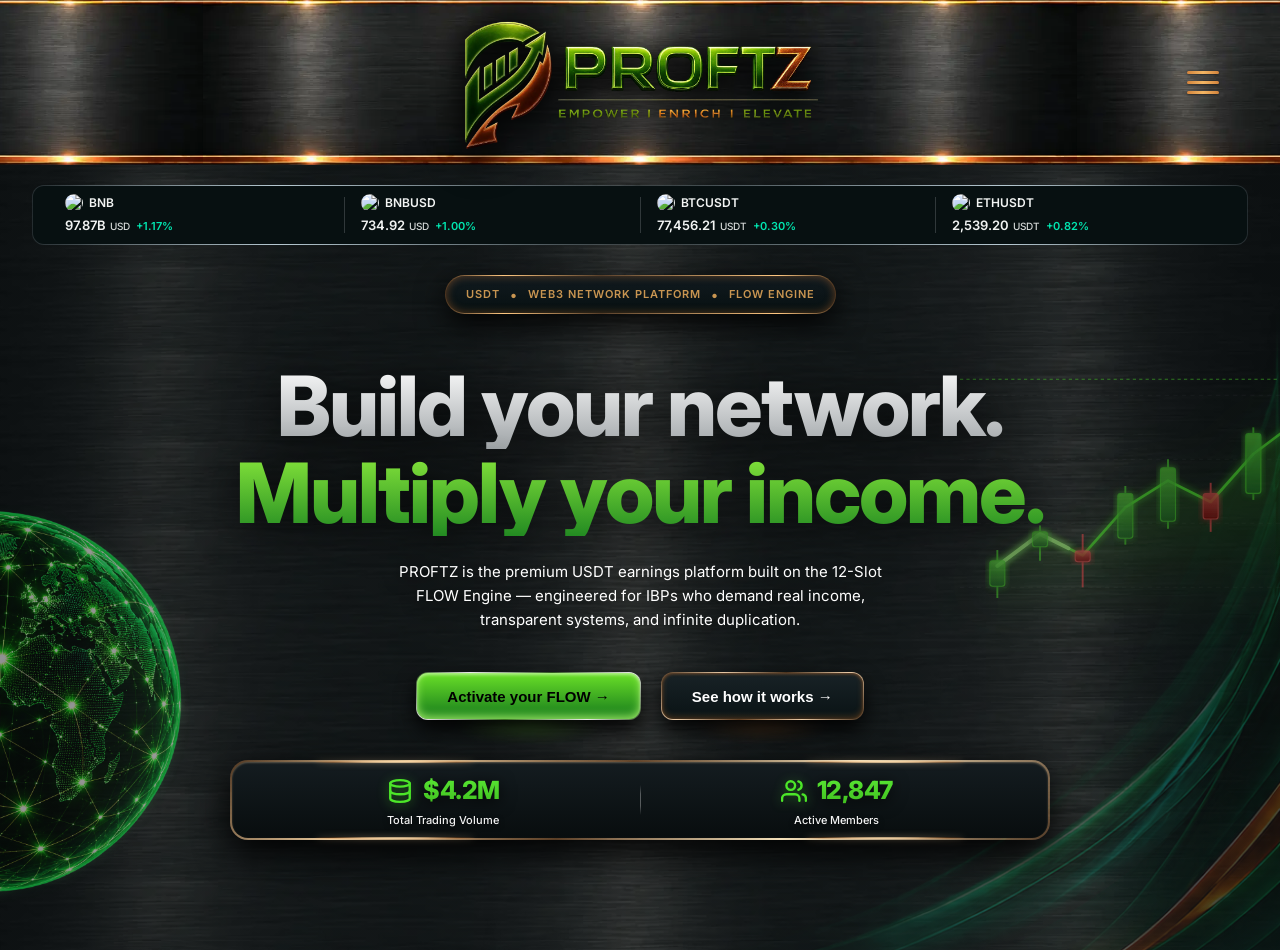
==== index.html @ 7f548611 "Create PROFTZ login page with Web3 Wallet and Member Credentials authentication" ====
<!DOCTYPE html>
<html lang="en">
<head>
    <meta charset="UTF-8">
    <meta name="viewport" content="width=device-width, initial-scale=1.0, maximum-scale=5.0">
    <meta name="description" content="PROFTZ is the premium USDT earnings platform built on the 12-Slot FLOW Engine for IBPs.">
    <title>Proftz - Premium USDT Earnings Platform</title>
    <link rel="preconnect" href="https://fonts.googleapis.com">
    <link rel="preconnect" href="https://fonts.gstatic.com" crossorigin>
    <link href="https://fonts.googleapis.com/css2?family=Inter:wght@400;500;600;700;800&display=swap" rel="stylesheet">
    <link rel="stylesheet" href="style.css">
</head>
<body>
    <header class="main-header" role="banner">
        <div class="header-inner">
            <div class="header-left"></div>
            <div class="header-center">
                <img src="public/logo.webp" alt="Proftz Logo" class="logo">
            </div>
            <div class="header-right">
                <button class="menu-btn" aria-label="Toggle Navigation Menu">
                    <span></span>
                    <span></span>
                    <span></span>
                </button>
            </div>
        </div>
    </header>

    <section class="crypto-ticker" aria-label="Live Crypto Market Prices">
        <div class="ticker-item">
            <div class="ticker-top">
                <img src="https://cryptologos.cc/logos/bnb-bnb-logo.png" alt="BNB" class="crypto-icon">
                <span class="crypto-name">BNB</span>
            </div>
            <div class="ticker-bottom">
                <span class="crypto-price">97.87B</span> <span class="crypto-currency">USD</span> <span class="crypto-change positive">+1.17%</span>
            </div>
        </div>
        <div class="ticker-divider"></div>
        <div class="ticker-item">
            <div class="ticker-top">
                <img src="https://cryptologos.cc/logos/bnb-bnb-logo.png" alt="BNBUSD" class="crypto-icon">
                <span class="crypto-name">BNBUSD</span>
            </div>
            <div class="ticker-bottom">
                <span class="crypto-price">734.92</span> <span class="crypto-currency">USD</span> <span class="crypto-change positive">+1.00%</span>
            </div>
        </div>
        <div class="ticker-divider"></div>
        <div class="ticker-item">
            <div class="ticker-top">
                <img src="https://cryptologos.cc/logos/bitcoin-btc-logo.png" alt="BTCUSDT" class="crypto-icon">
                <span class="crypto-name">BTCUSDT</span>
            </div>
            <div class="ticker-bottom">
                <span class="crypto-price">77,456.21</span> <span class="crypto-currency">USDT</span> <span class="crypto-change positive">+0.30%</span>
            </div>
        </div>
        <div class="ticker-divider"></div>
        <div class="ticker-item">
            <div class="ticker-top">
                <img src="https://cryptologos.cc/logos/ethereum-eth-logo.png" alt="ETHUSDT" class="crypto-icon">
                <span class="crypto-name">ETHUSDT</span>
            </div>
            <div class="ticker-bottom">
                <span class="crypto-price">2,539.20</span> <span class="crypto-currency">USDT</span> <span class="crypto-change positive">+0.82%</span>
            </div>
        </div>
    </section>

    <main class="hero-banner">
        <img src="public/design overlay.png" class="hero-design-overlay" alt="Design Overlay">
        <img src="public/globe.png" class="hero-globe" alt="Network Globe">
        <div class="market-candles-wrapper">
            <svg class="market-candles-svg" viewBox="0 0 450 300" fill="none" xmlns="http://www.w3.org/2000/svg">
                <defs>
                    <linearGradient id="candleGreenGrad" x1="0" y1="0" x2="0" y2="1">
                        <stop offset="0%" stop-color="#5ded37" />
                        <stop offset="100%" stop-color="#1f7a1e" />
                    </linearGradient>
                    <linearGradient id="candleRedGrad" x1="0" y1="0" x2="0" y2="1">
                        <stop offset="0%" stop-color="#ff4d4d" />
                        <stop offset="100%" stop-color="#990000" />
                    </linearGradient>
                    <linearGradient id="trendAreaGrad" x1="0" y1="0" x2="0" y2="1">
                        <stop offset="0%" stop-color="rgba(76, 230, 41, 0.25)" />
                        <stop offset="100%" stop-color="rgba(76, 230, 41, 0)" />
                    </linearGradient>
                    <filter id="greenGlow" x="-30%" y="-30%" width="160%" height="160%">
                        <feGaussianBlur stdDeviation="3.5" result="blur" />
                        <feComposite in="SourceGraphic" in2="blur" operator="over" />
                    </filter>
                    <filter id="redGlow" x="-30%" y="-30%" width="160%" height="160%">
                        <feGaussianBlur stdDeviation="3.5" result="blur" />
                        <feComposite in="SourceGraphic" in2="blur" operator="over" />
                    </filter>
                </defs>

                <!-- Grid Lines -->
                <line x1="0" y1="50" x2="450" y2="50" stroke="rgba(255,255,255,0.06)" stroke-dasharray="4 4" />
                <line x1="0" y1="110" x2="450" y2="110" stroke="rgba(255,255,255,0.06)" stroke-dasharray="4 4" />
                <line x1="0" y1="170" x2="450" y2="170" stroke="rgba(255,255,255,0.06)" stroke-dasharray="4 4" />
                <line x1="0" y1="230" x2="450" y2="230" stroke="rgba(255,255,255,0.06)" stroke-dasharray="4 4" />

                <!-- Glow Area Fill -->
                <path d="M 35 210 L 75 180 L 115 200 L 155 155 L 195 130 L 235 150 L 275 105 L 315 75 L 355 95 L 395 40 L 395 270 L 35 270 Z" fill="url(#trendAreaGrad)" />

                <!-- Trend Line -->
                <path class="animated-trend-line" d="M 35 210 L 75 180 L 115 200 L 155 155 L 195 130 L 235 150 L 275 105 L 315 75 L 355 95 L 395 40" stroke="#4ce629" stroke-width="2.5" stroke-linecap="round" stroke-linejoin="round" filter="url(#greenGlow)" />
                <path class="trend-line-sweep" d="M 35 210 L 75 180 L 115 200 L 155 155 L 195 130 L 235 150 L 275 105 L 315 75 L 355 95 L 395 40" stroke="#aaff80" stroke-width="3.5" stroke-linecap="round" stroke-linejoin="round" filter="url(#greenGlow)" />

                <!-- Candlesticks (Logically Uneven Volatility Heights) -->
                <!-- Candle 1: Medium Starter Green -->
                <g class="candle-group c1">
                    <line x1="35" y1="195" x2="35" y2="240" stroke="#4ce629" stroke-width="1.8" />
                    <rect x="28" y="205" width="14" height="24" rx="2.5" fill="url(#candleGreenGrad)" stroke="#4ce629" stroke-width="1" filter="url(#greenGlow)" />
                </g>
                <!-- Candle 2: Short Compression Green -->
                <g class="candle-group c2">
                    <line x1="75" y1="172" x2="75" y2="205" stroke="#4ce629" stroke-width="1.8" />
                    <rect x="68" y="178" width="14" height="14" rx="2.5" fill="url(#candleGreenGrad)" stroke="#4ce629" stroke-width="1" filter="url(#greenGlow)" />
                </g>
                <!-- Candle 3: Tiny Red Doji / Reversal Dip -->
                <g class="candle-group c3 red-candle">
                    <line x1="115" y1="180" x2="115" y2="230" stroke="#ff4d4d" stroke-width="1.8" />
                    <rect x="108" y="196" width="14" height="10" rx="2.5" fill="url(#candleRedGrad)" stroke="#ff4d4d" stroke-width="1" filter="url(#redGlow)" />
                </g>
                <!-- Candle 4: Tall Rebound Green -->
                <g class="candle-group c4">
                    <line x1="155" y1="135" x2="155" y2="190" stroke="#4ce629" stroke-width="1.8" />
                    <rect x="148" y="142" width="14" height="42" rx="2.5" fill="url(#candleGreenGrad)" stroke="#4ce629" stroke-width="1" filter="url(#greenGlow)" />
                </g>
                <!-- Candle 5: Massive Momentum Green -->
                <g class="candle-group c5">
                    <line x1="195" y1="110" x2="195" y2="175" stroke="#4ce629" stroke-width="1.8" />
                    <rect x="188" y="118" width="14" height="50" rx="2.5" fill="url(#candleGreenGrad)" stroke="#4ce629" stroke-width="1" filter="url(#greenGlow)" />
                </g>
                <!-- Candle 6: Medium Red Pullback -->
                <g class="candle-group c6 red-candle">
                    <line x1="235" y1="132" x2="235" y2="178" stroke="#ff4d4d" stroke-width="1.8" />
                    <rect x="228" y="142" width="14" height="24" rx="2.5" fill="url(#candleRedGrad)" stroke="#ff4d4d" stroke-width="1" filter="url(#redGlow)" />
                </g>
                <!-- Candle 7: Huge Breakout Green Marubozu -->
                <g class="candle-group c7">
                    <line x1="275" y1="80" x2="275" y2="148" stroke="#4ce629" stroke-width="1.8" />
                    <rect x="268" y="86" width="14" height="56" rx="2.5" fill="url(#candleGreenGrad)" stroke="#4ce629" stroke-width="1.2" filter="url(#greenGlow)" />
                </g>
                <!-- Candle 8: Short High Consolidation Green -->
                <g class="candle-group c8">
                    <line x1="315" y1="62" x2="315" y2="110" stroke="#4ce629" stroke-width="1.8" />
                    <rect x="308" y="68" width="14" height="22" rx="2.5" fill="url(#candleGreenGrad)" stroke="#4ce629" stroke-width="1" filter="url(#greenGlow)" />
                </g>
                <!-- Candle 9: Small Red Retest Doji -->
                <g class="candle-group c9 red-candle">
                    <line x1="355" y1="75" x2="355" y2="122" stroke="#ff4d4d" stroke-width="1.8" />
                    <rect x="348" y="88" width="14" height="12" rx="2.5" fill="url(#candleRedGrad)" stroke="#ff4d4d" stroke-width="1" filter="url(#redGlow)" />
                </g>

                <!-- Candle 10: PROMINENT ACTIVE LIVE LEAD CANDLE -->
                <g class="candle-group c10 live-candle">
                    <line class="live-wick" x1="395" y1="18" x2="395" y2="85" stroke="#5ded37" stroke-width="2.5" />
                    <rect class="live-body" x="388" y="28" width="14" height="52" rx="2.5" fill="url(#candleGreenGrad)" stroke="#5ded37" stroke-width="1.8" filter="url(#greenGlow)" />
                </g>

                <!-- Dynamic Live Price Beacon & Badge Line -->
                <g class="live-price-group">
                    <line class="price-dash-line" x1="0" y1="35" x2="450" y2="35" stroke="#4ce629" stroke-width="1" stroke-dasharray="3 3" opacity="0.85" />
                    <circle class="price-ping-ring" cx="395" cy="35" r="8" stroke="#4ce629" stroke-width="1.5" fill="none" />
                    <circle class="price-ping-inner" cx="395" cy="35" r="3.5" fill="#5ded37" filter="url(#greenGlow)" />
                    <rect class="price-badge-bg" x="372" y="23" width="68" height="24" rx="4" fill="#0c180e" stroke="#4ce629" stroke-width="1" />
                    <text class="price-badge-text" x="406" y="39" fill="#5ded37" font-size="10.5" font-family="monospace" font-weight="bold" text-anchor="middle">+6.18%</text>
                </g>
            </svg>
        </div>
        
        <div class="hero-badge">
            <span>USDT</span> <span class="dot">&bull;</span> <span>WEB3 NETWORK PLATFORM</span> <span class="dot">&bull;</span> <span>FLOW ENGINE</span>
        </div>
        
        <h1 class="hero-title-main">Build your network.</h1>
        <h1 class="hero-title-highlight">Multiply your income.</h1>
        
        <p class="hero-description">
            PROFTZ is the premium USDT earnings platform built on the 12-Slot FLOW Engine &mdash; engineered for IBPs who demand real income, transparent systems, and infinite duplication.
        </p>
        
        <div class="hero-actions">
            <a href="login.html" style="text-decoration: none;">
                <button class="btn-primary">Activate your FLOW &rarr;</button>
            </a>
            <button class="btn-secondary">See how it works &rarr;</button>
        </div>
        
        <div class="hero-stats">
            <div class="flare top-left"></div>
            <div class="flare top-right"></div>
            <div class="flare bottom-left"></div>
            <div class="flare bottom-right"></div>
            
            <div class="stat-item">
                <div class="stat-main-row">
                    <div class="stat-icon stat-icon-coins">
                        <svg viewBox="0 0 24 24" width="26" height="26" fill="none" stroke="#4ce629" stroke-width="2.2" stroke-linecap="round" stroke-linejoin="round">
                            <ellipse cx="12" cy="5" rx="9" ry="3"></ellipse>
                            <path d="M21 12c0 1.66-4 3-9 3s-9-1.34-9-3"></path>
                            <path d="M3 5v14c0 1.66 4 3 9 3s9-1.34 9-3V5"></path>
                        </svg>
                    </div>
                    <h2 class="stat-value">$4.2M</h2>
                </div>
                <p class="stat-label">Total Trading Volume</p>
            </div>
            
            <div class="stat-divider"></div>
            
            <div class="stat-item">
                <div class="stat-main-row">
                    <div class="stat-icon stat-icon-users">
                        <svg viewBox="0 0 24 24" width="26" height="26" fill="none" stroke="#4ce629" stroke-width="2.2" stroke-linecap="round" stroke-linejoin="round">
                            <path d="M17 21v-2a4 4 0 0 0-4-4H5a4 4 0 0 0-4 4v2"></path>
                            <circle cx="9" cy="7" r="4"></circle>
                            <path d="M23 21v-2a4 4 0 0 0-3-3.87"></path>
                            <path d="M16 3.13a4 4 0 0 1 0 7.75"></path>
                        </svg>
                    </div>
                    <h2 class="stat-value">12,847</h2>
                </div>
                <p class="stat-label">Active Members</p>
            </div>
        </div>
    </main>
</body>
</html>
---- style.css ----
/* ==========================================================================
   PROFTZ - Comprehensive Responsive & Cross-Browser Stylesheet
   Supported: Chrome, Safari, Firefox, Edge, iOS Safari, Android Chrome
   Devices: 4K Ultra-Wide, Laptops, Tablets (iPad), Mobiles (iPhone, Galaxy, Pixel)
   ========================================================================== */

/* --- Global Reset & Cross-Browser Base --- */
*, *::before, *::after {
    box-sizing: border-box;
    margin: 0;
    padding: 0;
    -webkit-tap-highlight-color: transparent;
}

html {
    scroll-behavior: smooth;
    -webkit-text-size-adjust: 100%;
    text-size-adjust: 100%;
}

body {
    margin: 0;
    padding: 0;
    font-family: 'Inter', -apple-system, BlinkMacSystemFont, "Segoe UI", Roboto, Helvetica, Arial, sans-serif;
    background-image: linear-gradient(rgba(13, 19, 21, 0.65), rgba(13, 19, 21, 0.65)), url('public/body_BG.webp');
    background-repeat: repeat;
    background-position: top center;
    background-size: 100% auto;
    background-color: #0d1315;
    color: #F2F4F3;
    overflow-x: hidden;
    width: 100%;
    min-height: 100vh;
    line-height: 1.5;
    -webkit-font-smoothing: antialiased;
    -moz-osx-font-smoothing: grayscale;
    text-rendering: optimizeLegibility;
}

/* Header Section */
.main-header {
    width: 100%;
    height: clamp(65px, 14vw, 165px);
    background-image: url('public/header bg.webp');
    background-repeat: repeat-x; 
    background-position: top center;
    background-size: contain; 
    position: relative;
    z-index: 20;
}

.header-inner {
    display: flex;
    justify-content: space-between;
    align-items: center;
    width: 100%;
    height: 100%;
    padding: 0 4%;
    max-width: 1440px;
    margin: 0 auto;
}

.header-left, .header-right {
    flex: 1;
}

.header-right {
    display: flex;
    justify-content: flex-end;
}

.header-center {
    flex: 2;
    display: flex;
    justify-content: center;
    align-items: center;
    height: 100%;
}

.logo {
    max-height: 85%;
    max-width: 100%;
    object-fit: contain;
    filter: drop-shadow(0 8px 16px rgba(0, 0, 0, 0.9)) drop-shadow(0 0 10px rgba(0, 0, 0, 0.5));
}

.menu-btn {
    background: transparent;
    border: none;
    cursor: pointer;
    display: flex;
    flex-direction: column;
    gap: 7px;
    padding: 10px;
}

.menu-btn span {
    display: block;
    width: 32px;
    height: 3px;
    background: linear-gradient(90deg, #d3833b 0%, #f3b664 50%, #d3833b 100%);
    border-radius: 2px;
    box-shadow: 0 1px 3px rgba(0, 0, 0, 0.5);
}

/* Crypto Ticker Bar */
.crypto-ticker {
    position: relative;
    z-index: 10;
    display: flex;
    justify-content: space-between;
    align-items: center;
    border: 1px solid transparent;
    background: linear-gradient(#071011, #071011) padding-box,
                linear-gradient(90deg, rgba(90, 107, 114, 0.3) 0%, rgba(200, 220, 230, 0.9) 20%, rgba(90, 107, 114, 0.3) 50%, rgba(200, 220, 230, 0.9) 80%, rgba(90, 107, 114, 0.3) 100%) border-box;
    padding: 8px 16px;
    margin: 20px auto;
    width: 95%;
    max-width: 1400px;
    border-radius: 12px;
    box-shadow: none;
    overflow-x: auto;
    white-space: nowrap;
    -webkit-overflow-scrolling: touch;
    scrollbar-width: none;
    -ms-overflow-style: none;
}

.crypto-ticker::-webkit-scrollbar {
    display: none;
}

.ticker-item {
    display: flex;
    flex-direction: column;
    align-items: flex-start;
    gap: 4px;
    flex: 1;
    padding: 0 16px;
    min-width: max-content;
}

.ticker-divider {
    width: 1px;
    height: 36px;
    background: #30383A;
    flex-shrink: 0;
}

.ticker-top {
    display: flex;
    align-items: center;
    gap: 6px;
    font-size: 12px;
    font-weight: 600;
    color: #F2F4F3;
}

.crypto-icon {
    width: 18px;
    height: 18px;
    border-radius: 50%;
    object-fit: contain;
}

.ticker-bottom {
    display: flex;
    align-items: baseline;
    white-space: nowrap;
}

.crypto-price {
    font-size: 13px;
    font-weight: 600;
    color: #F2F4F3;
}

.crypto-currency {
    color: #D5D9D8;
    font-size: 10px;
    font-weight: 500;
    margin-left: 4px;
}

.crypto-change.positive {
    color: #00E6B0;
    font-weight: 600;
    font-size: 11px;
    margin-left: 6px;
}

/* Hero Banner */
.hero-banner {
    display: flex;
    flex-direction: column;
    align-items: center;
    justify-content: center;
    text-align: center;
    margin-top: 0px;
    padding: 10px 20px 80px 20px;
    font-family: 'Inter', sans-serif;
    position: relative;
    z-index: 1;
    width: 100%;
    max-width: 1440px;
    margin: 0 auto;
}

.hero-globe {
    position: absolute;
    top: 35%;
    left: -210px;
    width: 405px;
    max-width: none;
    height: auto;
    z-index: -1;
    pointer-events: none;
    opacity: 0.55;
    mix-blend-mode: screen;
    filter: none;
    animation: globeRevolution 35s linear infinite, globeLineShine 3.5s ease-in-out infinite alternate;
}

@keyframes globeRevolution {
    0% { transform: translateY(-50%) rotate(0deg) scale(1); }
    50% { transform: translateY(-50%) rotate(180deg) scale(1.03); }
    100% { transform: translateY(-50%) rotate(360deg) scale(1); }
}

@keyframes globeLineShine {
    0% { filter: brightness(1) contrast(1.1); }
    50% { filter: brightness(1.65) contrast(1.4); }
    100% { filter: brightness(1) contrast(1.1); }
}

.market-candles-wrapper {
    position: absolute;
    top: 35%;
    right: -160px;
    transform: translateY(-50%);
    width: 480px;
    max-width: none;
    height: auto;
    z-index: -1;
    pointer-events: none;
    opacity: 0.55;
    mix-blend-mode: screen;
    filter: drop-shadow(0 10px 30px rgba(76, 230, 41, 0.2));
}

.market-candles-svg {
    width: 100%;
    height: auto;
    overflow: visible;
}

/* Trading Chart Animation System */
.trend-line-sweep {
    stroke-dasharray: 80 400;
    animation: laserSweepMove 3s cubic-bezier(0.4, 0, 0.2, 1) infinite;
}

@keyframes laserSweepMove {
    0% { stroke-dashoffset: 480; opacity: 0; }
    10% { opacity: 1; }
    90% { opacity: 1; }
    100% { stroke-dashoffset: -80; opacity: 0; }
}

.candle-group {
    opacity: 0.8;
    transition: opacity 0.3s ease;
}

.candle-group.c1 { animation: greenCandleShimmer 3s ease-in-out 0.0s infinite; }
.candle-group.c2 { animation: greenCandleShimmer 3s ease-in-out 0.3s infinite; }
.candle-group.c3 { animation: redCandleShimmer 3s ease-in-out 0.6s infinite; }
.candle-group.c4 { animation: greenCandleShimmer 3s ease-in-out 0.9s infinite; }
.candle-group.c5 { animation: greenCandleShimmer 3s ease-in-out 1.2s infinite; }
.candle-group.c6 { animation: redCandleShimmer 3s ease-in-out 1.5s infinite; }
.candle-group.c7 { animation: greenCandleShimmer 3s ease-in-out 1.8s infinite; }
.candle-group.c8 { animation: greenCandleShimmer 3s ease-in-out 2.1s infinite; }
.candle-group.c9 { animation: redCandleShimmer 3s ease-in-out 2.4s infinite; }

@keyframes greenCandleShimmer {
    0% { opacity: 0.75; filter: drop-shadow(0 0 3px rgba(76, 230, 41, 0.3)); }
    20% { opacity: 1; filter: drop-shadow(0 0 12px rgba(76, 230, 41, 0.95)); }
    40%, 100% { opacity: 0.75; filter: drop-shadow(0 0 3px rgba(76, 230, 41, 0.3)); }
}

@keyframes redCandleShimmer {
    0% { opacity: 0.75; filter: drop-shadow(0 0 3px rgba(255, 77, 77, 0.3)); }
    20% { opacity: 1; filter: drop-shadow(0 0 12px rgba(255, 77, 77, 0.95)); }
    40%, 100% { opacity: 0.75; filter: drop-shadow(0 0 3px rgba(255, 77, 77, 0.3)); }
}

.candle-group.c10.live-candle {
    opacity: 1 !important;
    transform-box: fill-box;
    transform-origin: 395px 50px;
    animation: activeLiveTick 2.5s ease-in-out infinite alternate;
}

@keyframes activeLiveTick {
    0% { transform: translateY(0px) scaleY(1); filter: drop-shadow(0 0 8px rgba(93, 237, 55, 0.6)); }
    50% { transform: translateY(-8px) scaleY(1.15); filter: drop-shadow(0 0 20px rgba(93, 237, 55, 1)); }
    100% { transform: translateY(-4px) scaleY(1.08); filter: drop-shadow(0 0 12px rgba(93, 237, 55, 0.8)); }
}

.live-price-group {
    animation: livePriceSync 3s ease-in-out infinite alternate;
}

@keyframes livePriceSync {
    0% { transform: translateY(0px); }
    40% { transform: translateY(-5px); }
    75% { transform: translateY(-10px); }
    100% { transform: translateY(-6px); }
}

.price-ping-ring {
    animation: pricePingRipple 1.6s cubic-bezier(0, 0.2, 0.8, 1) infinite;
    transform-origin: 395px 35px;
}

@keyframes pricePingRipple {
    0% { r: 3px; opacity: 1; stroke-width: 2px; }
    100% { r: 16px; opacity: 0; stroke-width: 0.5px; }
}

.animated-trend-line {
    animation: normalTrendGlow 3.5s ease-in-out infinite alternate;
}

@keyframes normalTrendGlow {
    0% { filter: drop-shadow(0 0 4px rgba(76, 230, 41, 0.4)); }
    100% { filter: drop-shadow(0 0 14px rgba(76, 230, 41, 0.85)); }
}

.hero-design-overlay {
    position: absolute;
    top: 0;
    left: 0;
    width: 100%;
    height: 100%;
    object-fit: cover;
    pointer-events: none;
    opacity: 0.25;
    mix-blend-mode: screen;
    z-index: -1;
    animation: none;
}

.hero-banner > *:not(.hero-globe):not(.market-candles-wrapper):not(.hero-design-overlay) {
    position: relative;
    z-index: 1;
}

.hero-badge {
    position: relative;
    display: inline-flex;
    align-items: center;
    gap: 10px;
    padding: 8px 20px;
    border: 1px solid transparent;
    background: linear-gradient(180deg, #111a1f 0%, #071011 100%) padding-box,
                linear-gradient(90deg, rgba(210, 121, 49, 0.3) 0%, rgba(255, 200, 130, 1) 15%, rgba(210, 121, 49, 0.3) 40%, rgba(255, 200, 130, 1) 85%, rgba(210, 121, 49, 0.3) 100%) border-box;
    border-radius: 30px;
    font-size: 11px;
    font-weight: 600;
    letter-spacing: 1px;
    color: #c89551;
    box-shadow: 0 10px 30px rgba(0, 0, 0, 0.95), inset 0 0 8px rgba(210, 121, 49, 0.4);
    margin-bottom: 24px;
    max-width: 90%;
    flex-wrap: wrap;
    justify-content: center;
}

.hero-badge .dot {
    color: #c89551;
    font-size: 14px;
}

.hero-title-main {
    font-size: clamp(32px, 6.5vw, 96px);
    font-weight: 800;
    margin-top: 24px;
    margin-bottom: 0;
    line-height: 1.05;
    letter-spacing: -2px;
    background: linear-gradient(180deg, #ffffff 0%, #a0a5a8 100%);
    -webkit-background-clip: text;
    background-clip: text;
    -webkit-text-fill-color: transparent;
    filter: drop-shadow(0 8px 25px rgba(0, 0, 0, 0.8));
    width: 100%;
}

.hero-title-highlight {
    font-size: clamp(32px, 6.5vw, 96px);
    font-weight: 800;
    margin: 0 0 24px 0;
    line-height: 1.05;
    letter-spacing: -2px;
    background: linear-gradient(180deg, #8BEA3C 0%, #238B22 100%);
    -webkit-background-clip: text;
    background-clip: text;
    -webkit-text-fill-color: transparent;
    filter: drop-shadow(0 6px 20px rgba(0, 0, 0, 0.7));
    width: 100%;
}

.hero-description {
    color: #ffffff;
    font-size: clamp(13px, 1.8vw, 15px);
    line-height: 1.6;
    max-width: 520px;
    width: 90%;
    margin: 0 auto 40px auto;
    font-weight: 400;
    text-shadow: 0 4px 15px rgba(0, 0, 0, 0.8);
}

.hero-actions {
    display: flex;
    gap: 20px;
    margin-bottom: 40px;
    justify-content: center;
    align-items: center;
    flex-wrap: wrap;
    width: 100%;
}

.btn-primary {
    position: relative;
    background: linear-gradient(180deg, #6ae028 0%, #15791C 100%) padding-box,
                linear-gradient(135deg, rgba(106, 224, 40, 0.3) 0%, rgba(255, 255, 255, 0.9) 20%, rgba(106, 224, 40, 0.3) 50%, rgba(255, 255, 255, 0.9) 80%, rgba(106, 224, 40, 0.3) 100%) border-box;
    color: #000;
    font-weight: 700;
    font-size: 15px;
    padding: 12px 30px;
    border: 1px solid transparent;
    border-radius: 12px;
    cursor: pointer;
    box-shadow: 0 10px 20px rgba(0, 0, 0, 0.9), inset 0 2px 3px rgba(255, 255, 255, 0.4), inset 0 -3px 8px rgba(183, 255, 112, 0.8);
    transition: transform 0.2s ease, box-shadow 0.2s ease;
    min-height: 48px;
    display: inline-flex;
    align-items: center;
    justify-content: center;
}

.btn-primary::after {
    content: '';
    position: absolute;
    bottom: -15px;
    left: 50%;
    transform: translateX(-50%);
    width: 70%;
    height: 20px;
    background: radial-gradient(ellipse at center, rgba(116, 219, 58, 0.6) 0%, transparent 70%);
    filter: blur(8px);
    z-index: -1;
}

.btn-secondary {
    position: relative;
    background: linear-gradient(180deg, #182226 0%, #0a1315 100%) padding-box,
                linear-gradient(135deg, rgba(210, 121, 49, 0.3) 0%, rgba(255, 220, 180, 0.9) 25%, rgba(210, 121, 49, 0.3) 50%, rgba(255, 220, 180, 0.9) 75%, rgba(210, 121, 49, 0.3) 100%) border-box;
    color: #fff;
    font-weight: 600;
    font-size: 15px;
    padding: 12px 30px;
    border: 1px solid transparent;
    border-radius: 12px;
    cursor: pointer;
    box-shadow: 0 10px 20px rgba(0, 0, 0, 0.9), inset 0 1px 3px rgba(210, 121, 49, 0.4), inset 0 -2px 6px rgba(210, 121, 49, 0.3);
    transition: transform 0.2s ease, box-shadow 0.2s ease;
    min-height: 48px;
    display: inline-flex;
    align-items: center;
    justify-content: center;
}

.btn-secondary::after {
    content: '';
    position: absolute;
    bottom: -15px;
    left: 50%;
    transform: translateX(-50%);
    width: 70%;
    height: 20px;
    background: radial-gradient(ellipse at center, rgba(210, 121, 49, 0.5) 0%, transparent 70%);
    filter: blur(8px);
    z-index: -1;
}

.btn-primary:hover, .btn-secondary:hover {
    transform: translateY(-2px);
}

.btn-primary:hover {
    box-shadow: 0 12px 40px rgba(0, 0, 0, 1), inset 0 2px 5px rgba(255, 255, 255, 0.4);
}

.btn-secondary:hover {
    box-shadow: 0 12px 40px rgba(0, 0, 0, 1), inset 0 1px 2px rgba(200, 149, 81, 0.2);
}

.hero-stats {
    display: flex;
    align-items: center;
    justify-content: space-around;
    background: linear-gradient(180deg, #141c20 0%, #080d0e 100%) padding-box,
                linear-gradient(135deg, rgba(210, 121, 49, 0.3) 0%, rgba(255, 220, 170, 0.9) 20%, rgba(210, 121, 49, 0.35) 45%, rgba(255, 235, 195, 0.95) 70%, rgba(210, 121, 49, 0.3) 100%) border-box;
    border: 2px solid transparent;
    border-radius: 18px;
    padding: 10px 30px;
    width: 90%;
    max-width: 820px;
    margin: 0 auto 30px auto;
    box-shadow: 0 12px 35px rgba(0, 0, 0, 0.95), inset 0 1px 2px rgba(255, 220, 170, 0.3);
    position: relative;
}

/* Shining Copper Strokes */
.flare {
    position: absolute;
    width: 90px;
    height: 2px;
    background: radial-gradient(ellipse at center, rgba(255, 255, 255, 1) 0%, rgba(255, 215, 150, 0.8) 30%, transparent 80%);
    pointer-events: none;
    z-index: 2;
    transform: translateX(-50%);
    box-shadow: 0 0 12px 3px rgba(210, 121, 49, 0.6);
}

.hero-stats .flare {
    width: 160px;
    height: 2px;
    background: radial-gradient(ellipse at center, rgba(255, 255, 255, 0.95) 0%, rgba(255, 220, 170, 0.75) 35%, rgba(210, 121, 49, 0.4) 65%, transparent 100%);
    box-shadow: 0 0 6px rgba(255, 220, 170, 0.5);
    border-radius: 50%;
    z-index: 3;
}

.hero-stats .flare.top-left { top: -1px; left: 20%; }
.hero-stats .flare.top-right { top: -1px; left: 80%; }
.hero-stats .flare.bottom-left { bottom: -1px; left: 20%; }
.hero-stats .flare.bottom-right { bottom: -1px; left: 80%; }

.stat-item {
    display: flex;
    flex-direction: column;
    align-items: center;
    justify-content: center;
    flex: 1;
    gap: 2px;
}

.stat-main-row {
    display: flex;
    align-items: center;
    justify-content: center;
    gap: 10px;
}

.stat-icon {
    display: flex;
    align-items: center;
    justify-content: center;
    filter: drop-shadow(0 2px 6px rgba(76, 230, 41, 0.4));
}

.stat-value {
    font-size: 25px;
    font-weight: 800;
    margin: 0;
    color: #4ce629;
    background: linear-gradient(180deg, #5ded37 0%, #3bb81b 100%);
    -webkit-background-clip: text;
    background-clip: text;
    -webkit-text-fill-color: transparent;
    filter: drop-shadow(0 3px 8px rgba(0, 0, 0, 0.9));
    letter-spacing: -0.5px;
}

.stat-label {
    color: #ffffff;
    font-size: 11px;
    font-weight: 500;
    margin: 0;
    text-align: center;
    opacity: 0.95;
    text-shadow: 0 2px 6px rgba(0, 0, 0, 0.8);
}

.stat-divider {
    width: 1px;
    height: 30px;
    background: linear-gradient(180deg, transparent 0%, rgba(255, 255, 255, 0.3) 30%, rgba(255, 255, 255, 0.3) 70%, transparent 100%);
    margin: 0 15px;
}

/* ==========================================================================
   RESPONSIVE BREAKPOINTS (All Devices & Browsers)
   ========================================================================== */

/* Large Displays / Desktops (1440px+) */
@media (min-width: 1440px) {
    .market-candles-wrapper {
        right: calc((100vw - 1440px) / 2 - 80px);
    }
    .hero-globe {
        left: calc((100vw - 1440px) / 2 - 160px);
    }
}

/* Laptops & Small Desktops (1025px - 1439px) */
@media (max-width: 1200px) {
    .hero-globe {
        width: 360px;
        left: -160px;
    }
    .market-candles-wrapper {
        width: 420px;
        right: -120px;
    }
}

/* Tablets (768px - 1024px) */
@media (max-width: 1024px) {
    .crypto-ticker { padding: 8px 12px; }
    .ticker-item { padding: 0 10px; gap: 4px; min-width: 140px; }
    .hero-banner { padding: 10px 16px 60px 16px; }
    .hero-globe { width: 320px; left: -120px; opacity: 0.45; top: 38%; }
    .market-candles-wrapper { width: 360px; right: -80px; opacity: 0.4; top: 38%; }
    .hero-stats {
        flex-direction: row;
        padding: 14px 20px;
        gap: 12px;
    }
    .stat-divider {
        height: 36px;
        margin: 0 10px;
    }
    .hero-design-overlay { opacity: 0.25; }
}

/* Mobile Devices (320px - 767px - iPhone, Galaxy, Pixel) */
@media (max-width: 600px) {
    .main-header {
        height: clamp(60px, 14vw, 90px);
    }
    
    .crypto-ticker { 
        padding: 6px 8px; 
        width: 100%; 
        border-radius: 0; 
        border-left: none; 
        border-right: none;
        margin: 12px 0 20px 0;
    }
    .ticker-item { padding: 0 10px; gap: 2px; min-width: 115px; }
    .ticker-top { font-size: 11px; gap: 4px; }
    .crypto-icon { width: 15px; height: 15px; }
    .crypto-price { font-size: 11px; }
    .crypto-currency { font-size: 8.5px; margin-left: 2px; }
    .crypto-change.positive { font-size: 9.5px; margin-left: 4px; }
    .ticker-divider { height: 28px; }

    .hero-banner { padding: 10px 12px 50px 12px; }
    
    .hero-badge {
        font-size: 9.5px;
        padding: 6px 14px;
        letter-spacing: 0.5px;
        gap: 6px 8px;
    }
    
    .hero-title-main, .hero-title-highlight {
        font-size: clamp(28px, 7.8vw, 44px);
        letter-spacing: -1px;
    }

    .hero-description {
        font-size: 13px;
        margin-bottom: 28px;
    }

    .hero-actions { 
        flex-direction: column; 
        width: 100%; 
        max-width: 320px; 
        margin: 0 auto 30px auto; 
        gap: 12px;
    }
    .btn-primary, .btn-secondary { 
        width: 100%; 
        font-size: 14px;
        padding: 12px 20px;
    }

    .hero-stats {
        flex-direction: row;
        padding: 12px 10px;
        gap: 4px;
        width: 100%;
        border-radius: 14px;
        margin: 0 auto 20px auto;
    }
    .stat-main-row { gap: 6px; }
    .stat-icon svg { width: 22px; height: 22px; }
    .stat-value { font-size: 18px; }
    .stat-label { font-size: 9.5px; }
    .stat-divider { height: 28px; margin: 0 2px; }
    
    .hero-globe { 
        width: 250px; 
        left: -130px; 
        opacity: 0.35; 
        top: 42%; 
    }
    .market-candles-wrapper { display: none; }
    .hero-design-overlay { opacity: 0.2; }
}

/* Ultra Small Mobile Screens (< 360px) */
@media (max-width: 360px) {
    .hero-title-main, .hero-title-highlight {
        font-size: 24px;
    }
    .stat-value { font-size: 16px; }
    .stat-label { font-size: 9px; }
}

/* ==========================================================================
   LOGIN PAGE STYLES
   ========================================================================== */
.back-home-link {
    display: inline-flex;
    align-items: center;
    gap: 8px;
    color: #c89551;
    font-size: 13px;
    font-weight: 600;
    text-decoration: none;
    transition: color 0.2s ease, transform 0.2s ease;
}

.back-home-link:hover {
    color: #ffffff;
    transform: translateX(-3px);
}

.login-container {
    display: flex;
    justify-content: center;
    align-items: center;
    padding: 30px 20px 80px 20px;
    min-height: calc(100vh - 180px);
    position: relative;
    z-index: 1;
}

.login-globe {
    left: -180px;
    top: 50%;
    opacity: 0.45;
}

.login-card {
    position: relative;
    width: 100%;
    max-width: 480px;
    background: linear-gradient(180deg, #141c20 0%, #080d0e 100%) padding-box,
                linear-gradient(135deg, rgba(210, 121, 49, 0.3) 0%, rgba(255, 220, 170, 0.9) 20%, rgba(210, 121, 49, 0.35) 45%, rgba(255, 235, 195, 0.95) 70%, rgba(210, 121, 49, 0.3) 100%) border-box;
    border: 2px solid transparent;
    border-radius: 20px;
    padding: 36px 30px;
    box-shadow: 0 16px 45px rgba(0, 0, 0, 0.95), inset 0 1px 2px rgba(255, 220, 170, 0.3);
    z-index: 2;
}

.login-card-header {
    text-align: center;
    margin-bottom: 24px;
}

.login-badge {
    display: inline-block;
    padding: 5px 14px;
    border: 1px solid rgba(210, 121, 49, 0.4);
    background: rgba(12, 24, 14, 0.6);
    border-radius: 20px;
    font-size: 10px;
    font-weight: 700;
    letter-spacing: 1.5px;
    color: #c89551;
    margin-bottom: 14px;
}

.login-title {
    font-size: 28px;
    font-weight: 800;
    color: #ffffff;
    margin-bottom: 8px;
}

.login-title .highlight {
    color: #5ded37;
    background: linear-gradient(180deg, #8BEA3C 0%, #238B22 100%);
    -webkit-background-clip: text;
    background-clip: text;
    -webkit-text-fill-color: transparent;
}

.login-subtitle {
    font-size: 13px;
    color: #a0a5a8;
    line-height: 1.4;
}

/* Auth Mode Tabs */
.auth-tabs {
    display: flex;
    gap: 6px;
    background: #0a1114;
    padding: 5px;
    border-radius: 12px;
    border: 1px solid rgba(255, 255, 255, 0.08);
    margin-bottom: 24px;
}

.tab-btn {
    flex: 1;
    display: flex;
    align-items: center;
    justify-content: center;
    gap: 8px;
    padding: 10px 14px;
    background: transparent;
    border: none;
    border-radius: 8px;
    color: #a0a5a8;
    font-size: 13px;
    font-weight: 600;
    cursor: pointer;
    transition: all 0.25s ease;
}

.tab-btn.active {
    background: linear-gradient(180deg, #1d292e 0%, #111a1e 100%);
    color: #5ded37;
    box-shadow: 0 4px 12px rgba(0, 0, 0, 0.6), inset 0 1px 1px rgba(255, 255, 255, 0.1);
}

/* Auth Panels */
.auth-panel {
    display: none;
}

.auth-panel.active {
    display: block;
    animation: fadeInPanel 0.3s ease-out forwards;
}

@keyframes fadeInPanel {
    from { opacity: 0; transform: translateY(6px); }
    to { opacity: 1; transform: translateY(0); }
}

/* Wallet Options */
.wallet-options {
    display: flex;
    flex-direction: column;
    gap: 12px;
}

.wallet-btn {
    display: flex;
    align-items: center;
    padding: 14px 16px;
    background: linear-gradient(180deg, #10191c 0%, #080f11 100%);
    border: 1px solid rgba(255, 255, 255, 0.08);
    border-radius: 12px;
    cursor: pointer;
    text-align: left;
    transition: transform 0.2s ease, border-color 0.2s ease, box-shadow 0.2s ease;
    width: 100%;
}

.wallet-btn:hover {
    transform: translateY(-2px);
    border-color: rgba(93, 237, 55, 0.4);
    box-shadow: 0 8px 20px rgba(0, 0, 0, 0.8), 0 0 10px rgba(93, 237, 55, 0.15);
}

.wallet-icon-box {
    width: 40px;
    height: 40px;
    border-radius: 10px;
    background: #091012;
    display: flex;
    align-items: center;
    justify-content: center;
    margin-right: 14px;
    flex-shrink: 0;
    border: 1px solid rgba(255, 255, 255, 0.06);
}

.wallet-text {
    flex: 1;
}

.wallet-name {
    display: block;
    font-size: 14px;
    font-weight: 700;
    color: #ffffff;
    margin-bottom: 2px;
}

.wallet-desc {
    display: block;
    font-size: 11px;
    color: #8a9094;
}

.wallet-arrow {
    font-size: 16px;
    color: #5ded37;
    margin-left: 8px;
    transition: transform 0.2s ease;
}

.wallet-btn:hover .wallet-arrow {
    transform: translateX(3px);
}

/* Credentials Form */
.login-form {
    display: flex;
    flex-direction: column;
    gap: 18px;
}

.form-group {
    display: flex;
    flex-direction: column;
    gap: 6px;
}

.label-row {
    display: flex;
    justify-content: space-between;
    align-items: center;
}

.form-label {
    font-size: 12px;
    font-weight: 600;
    color: #d5d9d8;
}

.forgot-link {
    font-size: 12px;
    color: #c89551;
    text-decoration: none;
    transition: color 0.2s ease;
}

.forgot-link:hover {
    color: #5ded37;
    text-decoration: underline;
}

.input-wrapper {
    position: relative;
    display: flex;
    align-items: center;
}

.input-icon {
    position: absolute;
    left: 14px;
    display: flex;
    align-items: center;
    justify-content: center;
    pointer-events: none;
}

.form-input {
    width: 100%;
    padding: 13px 14px 13px 44px;
    background: #091012;
    border: 1px solid rgba(255, 255, 255, 0.12);
    border-radius: 10px;
    color: #ffffff;
    font-size: 14px;
    font-family: inherit;
    outline: none;
    transition: border-color 0.2s ease, box-shadow 0.2s ease;
}

.form-input::placeholder {
    color: #60686d;
}

.form-input:focus {
    border-color: #5ded37;
    box-shadow: 0 0 12px rgba(93, 237, 55, 0.25);
}

.toggle-password {
    position: absolute;
    right: 12px;
    background: transparent;
    border: none;
    cursor: pointer;
    padding: 4px;
    display: flex;
    align-items: center;
    justify-content: center;
}

.form-options {
    display: flex;
    align-items: center;
}

.checkbox-container {
    display: inline-flex;
    align-items: center;
    position: relative;
    cursor: pointer;
    font-size: 12px;
    color: #a0a5a8;
    user-select: none;
}

.checkbox-container input {
    position: absolute;
    opacity: 0;
    cursor: pointer;
    height: 0;
    width: 0;
}

.checkmark {
    width: 18px;
    height: 18px;
    background-color: #091012;
    border: 1px solid rgba(255, 255, 255, 0.2);
    border-radius: 4px;
    margin-right: 8px;
    display: flex;
    align-items: center;
    justify-content: center;
    transition: all 0.2s ease;
}

.checkbox-container input:checked ~ .checkmark {
    background-color: #1f7a1e;
    border-color: #5ded37;
}

.checkmark::after {
    content: "";
    display: none;
    width: 5px;
    height: 9px;
    border: solid #ffffff;
    border-width: 0 2px 2px 0;
    transform: rotate(45deg);
}

.checkbox-container input:checked ~ .checkmark::after {
    display: block;
}

.submit-btn {
    width: 100%;
    margin-top: 8px;
    padding: 14px 20px;
    font-size: 15px;
    gap: 8px;
}

.login-card-footer {
    text-align: center;
    margin-top: 24px;
    padding-top: 20px;
    border-top: 1px solid rgba(255, 255, 255, 0.08);
    font-size: 13px;
    color: #a0a5a8;
}

.register-link {
    color: #5ded37;
    font-weight: 700;
    text-decoration: none;
    transition: color 0.2s ease;
}

.register-link:hover {
    color: #8bea3c;
    text-decoration: underline;
}

/* Mobile Responsive Login */
@media (max-width: 600px) {
    .login-container {
        padding: 15px 12px 40px 12px;
    }
    .login-card {
        padding: 24px 18px;
        border-radius: 16px;
    }
    .login-title {
        font-size: 22px;
    }
    .back-home-link span {
        display: none;
    }
}
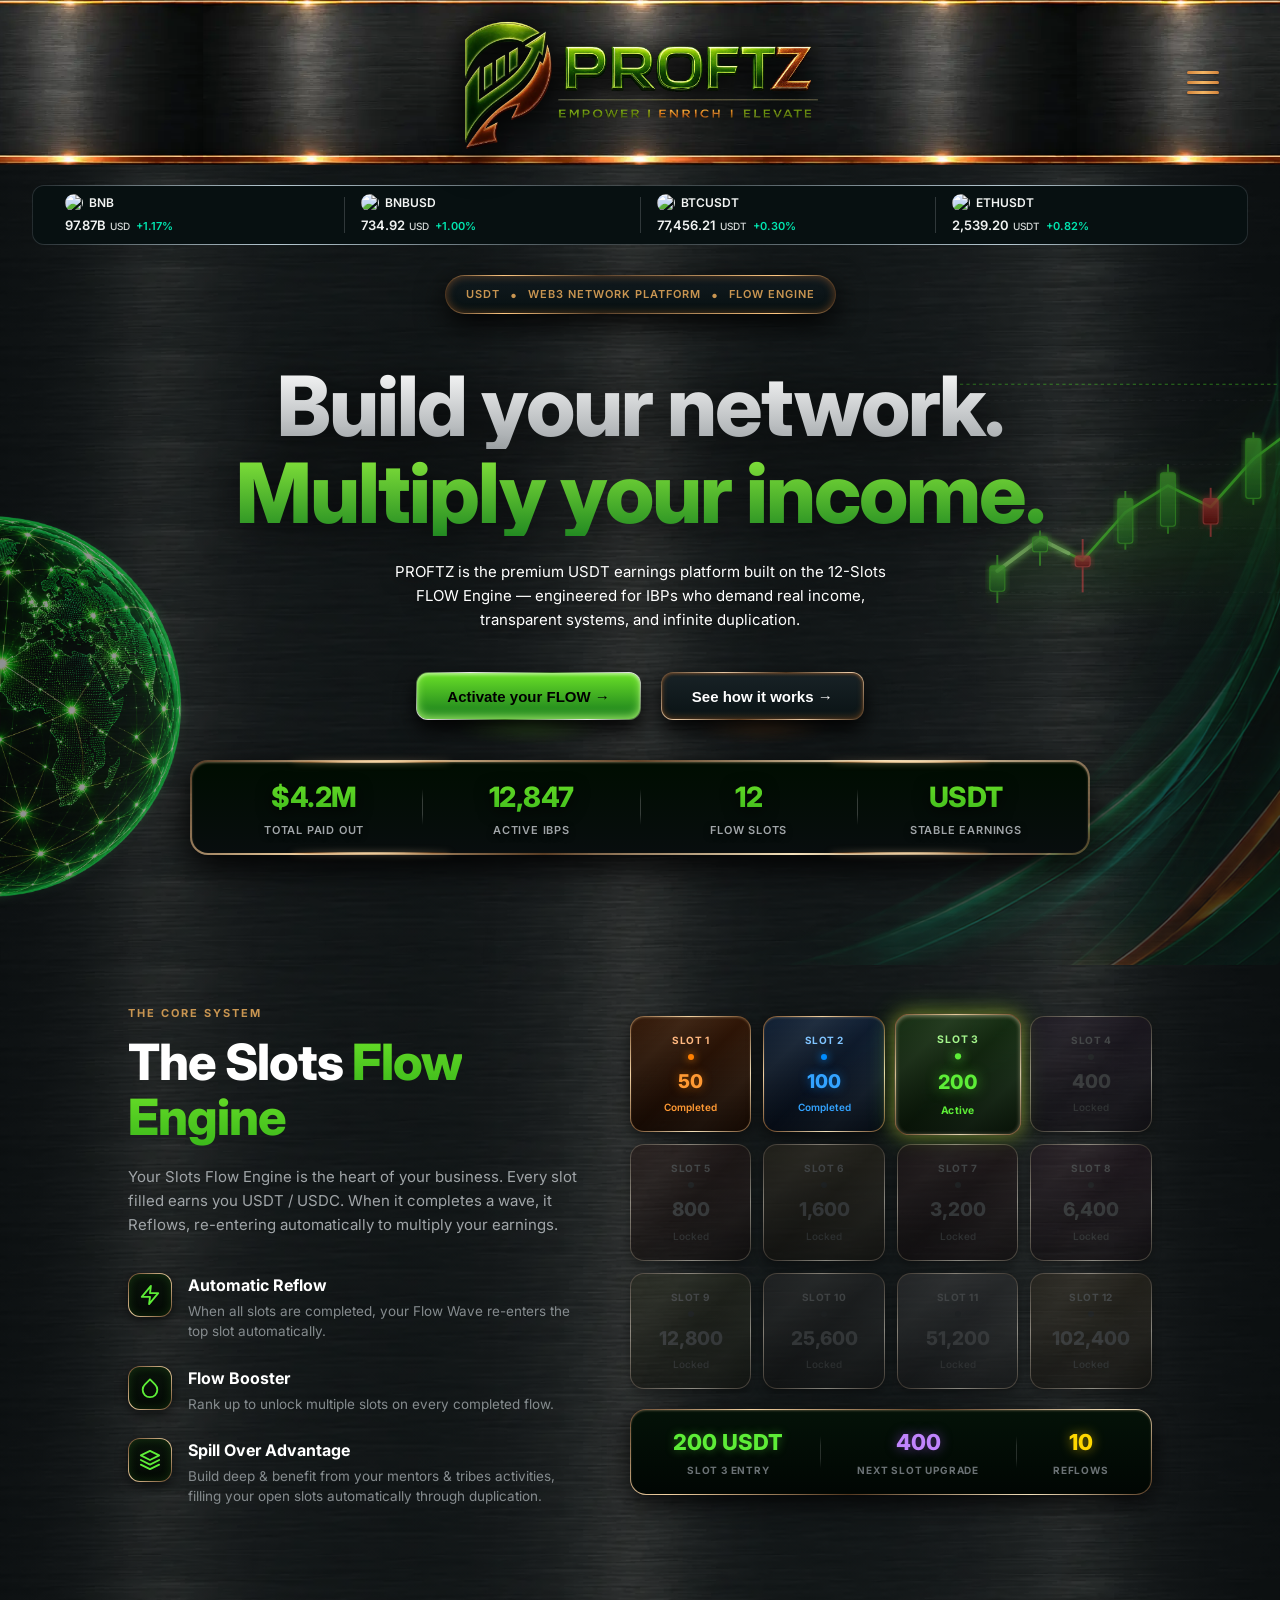
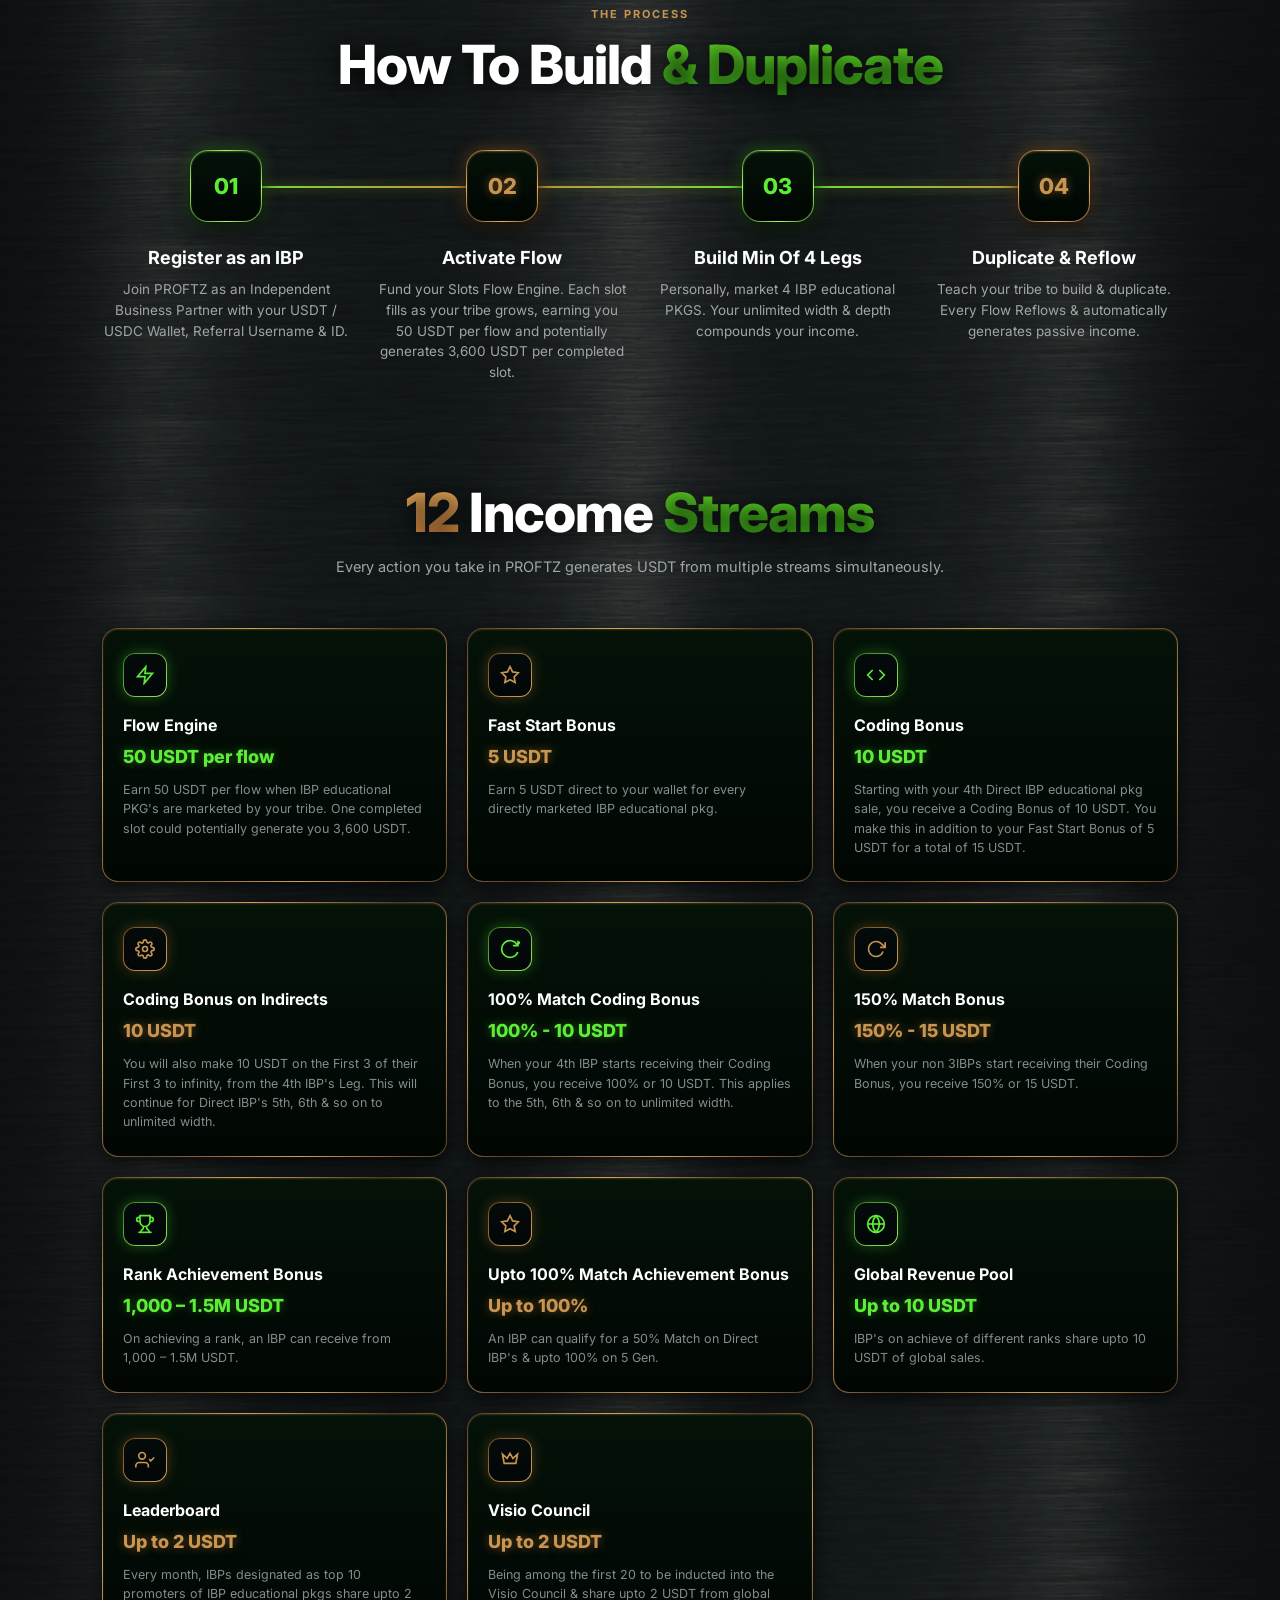
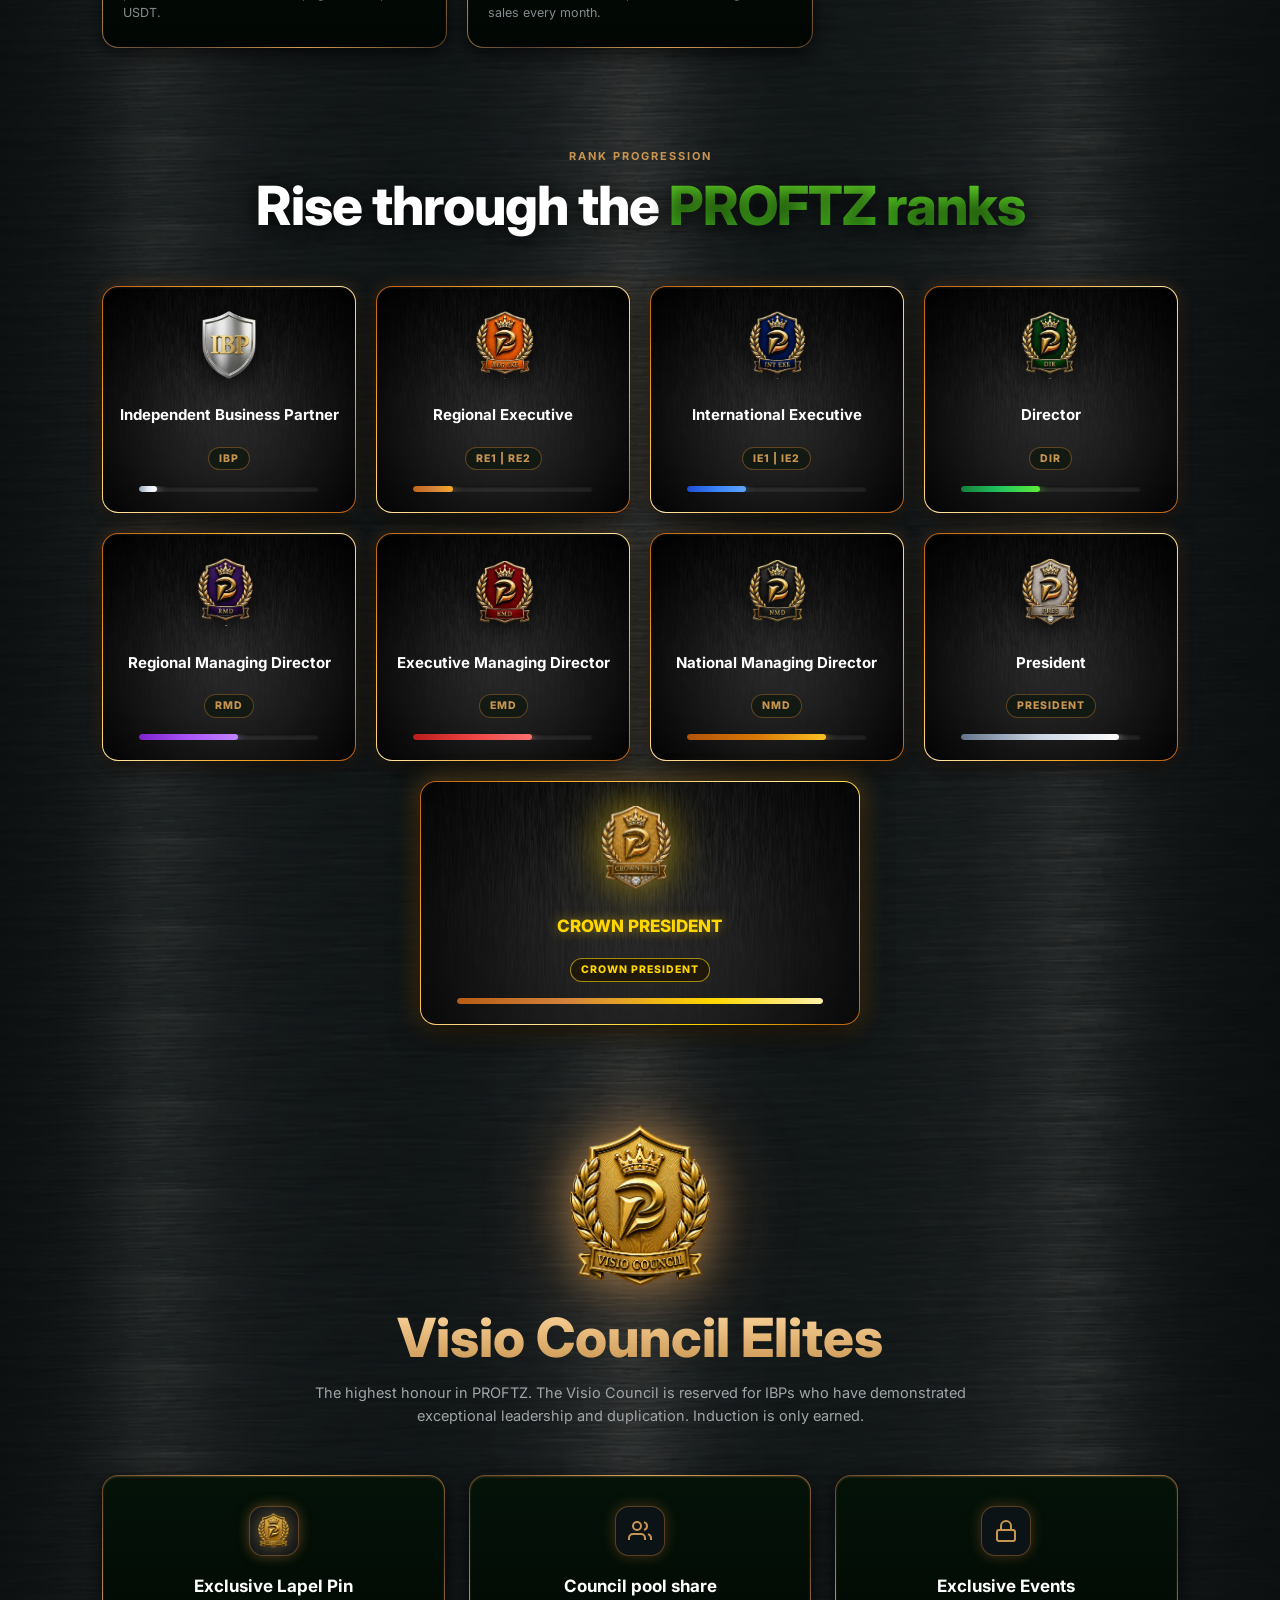
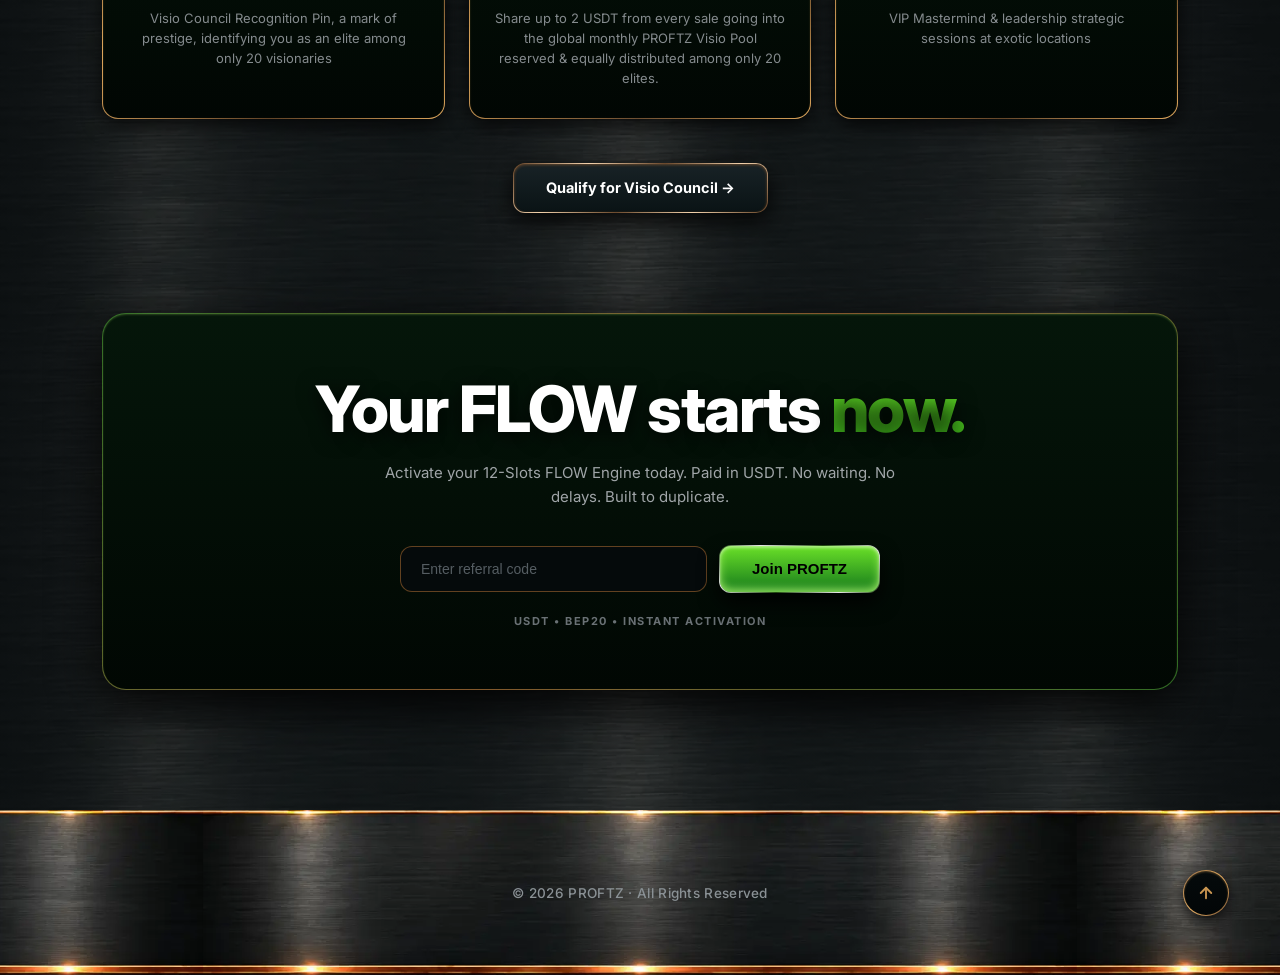
==== commit bc73e08c: "Update rank progression section with custom 3D rank badges, colored progress bars, shining copper bo" ====
--- a/index.html
+++ b/index.html
@@ -3,7 +3,7 @@
 <head>
     <meta charset="UTF-8">
     <meta name="viewport" content="width=device-width, initial-scale=1.0, maximum-scale=5.0">
-    <meta name="description" content="PROFTZ is the premium USDT earnings platform built on the 12-Slot FLOW Engine for IBPs.">
+    <meta name="description" content="PROFTZ is the premium USDT earnings platform built on the 12-Slots FLOW Engine — engineered for IBPs who demand real income, transparent systems, and infinite duplication.">
     <title>Proftz - Premium USDT Earnings Platform</title>
     <link rel="preconnect" href="https://fonts.googleapis.com">
     <link rel="preconnect" href="https://fonts.gstatic.com" crossorigin>
@@ -15,7 +15,9 @@
         <div class="header-inner">
             <div class="header-left"></div>
             <div class="header-center">
-                <img src="public/logo.webp" alt="Proftz Logo" class="logo">
+                <a href="index.html">
+                    <img src="public/logo.webp" alt="Proftz Logo" class="logo">
+                </a>
             </div>
             <div class="header-right">
                 <button class="menu-btn" aria-label="Toggle Navigation Menu">
@@ -182,7 +184,7 @@
         <h1 class="hero-title-highlight">Multiply your income.</h1>
         
         <p class="hero-description">
-            PROFTZ is the premium USDT earnings platform built on the 12-Slot FLOW Engine &mdash; engineered for IBPs who demand real income, transparent systems, and infinite duplication.
+            PROFTZ is the premium USDT earnings platform built on the 12-Slots FLOW Engine &mdash; engineered for IBPs who demand real income, transparent systems, and infinite duplication.
         </p>
         
         <div class="hero-actions">
@@ -200,35 +202,669 @@
             
             <div class="stat-item">
                 <div class="stat-main-row">
-                    <div class="stat-icon stat-icon-coins">
-                        <svg viewBox="0 0 24 24" width="26" height="26" fill="none" stroke="#4ce629" stroke-width="2.2" stroke-linecap="round" stroke-linejoin="round">
-                            <ellipse cx="12" cy="5" rx="9" ry="3"></ellipse>
-                            <path d="M21 12c0 1.66-4 3-9 3s-9-1.34-9-3"></path>
-                            <path d="M3 5v14c0 1.66 4 3 9 3s9-1.34 9-3V5"></path>
-                        </svg>
-                    </div>
                     <h2 class="stat-value">$4.2M</h2>
                 </div>
-                <p class="stat-label">Total Trading Volume</p>
+                <p class="stat-label">TOTAL PAID OUT</p>
             </div>
             
             <div class="stat-divider"></div>
             
             <div class="stat-item">
                 <div class="stat-main-row">
-                    <div class="stat-icon stat-icon-users">
-                        <svg viewBox="0 0 24 24" width="26" height="26" fill="none" stroke="#4ce629" stroke-width="2.2" stroke-linecap="round" stroke-linejoin="round">
-                            <path d="M17 21v-2a4 4 0 0 0-4-4H5a4 4 0 0 0-4 4v2"></path>
-                            <circle cx="9" cy="7" r="4"></circle>
-                            <path d="M23 21v-2a4 4 0 0 0-3-3.87"></path>
-                            <path d="M16 3.13a4 4 0 0 1 0 7.75"></path>
-                        </svg>
-                    </div>
                     <h2 class="stat-value">12,847</h2>
                 </div>
-                <p class="stat-label">Active Members</p>
+                <p class="stat-label">ACTIVE IBPS</p>
+            </div>
+
+            <div class="stat-divider"></div>
+
+            <div class="stat-item">
+                <div class="stat-main-row">
+                    <h2 class="stat-value">12</h2>
+                </div>
+                <p class="stat-label">FLOW SLOTS</p>
+            </div>
+
+            <div class="stat-divider"></div>
+
+            <div class="stat-item">
+                <div class="stat-main-row">
+                    <h2 class="stat-value">USDT</h2>
+                </div>
+                <p class="stat-label">STABLE EARNINGS</p>
             </div>
         </div>
     </main>
+
+    <!-- Slots Flow Engine Core System Section -->
+    <section class="core-system-section" aria-label="The Slots Flow Engine Core System">
+        <div class="core-system-container">
+            <div class="core-system-grid">
+                <!-- Left Column: Content & Features -->
+                <div class="core-left-col">
+                    <div class="core-badge">THE CORE SYSTEM</div>
+                    <h2 class="core-title">The Slots <span class="green-gradient-text">Flow Engine</span></h2>
+                    <p class="core-description">
+                        Your Slots Flow Engine is the heart of your business. Every slot filled earns you USDT / USDC. When it completes a wave, it Reflows, re-entering automatically to multiply your earnings.
+                    </p>
+
+                    <div class="feature-list">
+                        <!-- Feature 1 -->
+                        <div class="feature-item">
+                            <div class="feature-icon-badge">
+                                <svg width="22" height="22" viewBox="0 0 24 24" fill="none" stroke="#5ded37" stroke-width="2" stroke-linecap="round" stroke-linejoin="round">
+                                    <polygon points="13 2 3 14 12 14 11 22 21 10 12 10 13 2"></polygon>
+                                </svg>
+                            </div>
+                            <div class="feature-text">
+                                <h3 class="feature-title">Automatic Reflow</h3>
+                                <p class="feature-desc">When all slots are completed, your Flow Wave re-enters the top slot automatically.</p>
+                            </div>
+                        </div>
+
+                        <!-- Feature 2 -->
+                        <div class="feature-item">
+                            <div class="feature-icon-badge">
+                                <svg width="22" height="22" viewBox="0 0 24 24" fill="none" stroke="#5ded37" stroke-width="2" stroke-linecap="round" stroke-linejoin="round">
+                                    <path d="M12 2.69l5.66 5.66a8 8 0 1 1-11.31 0z"></path>
+                                </svg>
+                            </div>
+                            <div class="feature-text">
+                                <h3 class="feature-title">Flow Booster</h3>
+                                <p class="feature-desc">Rank up to unlock multiple slots on every completed flow.</p>
+                            </div>
+                        </div>
+
+                        <!-- Feature 3 -->
+                        <div class="feature-item">
+                            <div class="feature-icon-badge">
+                                <svg width="22" height="22" viewBox="0 0 24 24" fill="none" stroke="#5ded37" stroke-width="2" stroke-linecap="round" stroke-linejoin="round">
+                                    <path d="M12 2L2 7l10 5 10-5-10-5zM2 17l10 5 10-5M2 12l10 5 10-5"></path>
+                                </svg>
+                            </div>
+                            <div class="feature-text">
+                                <h3 class="feature-title">Spill Over Advantage</h3>
+                                <p class="feature-desc">Build deep &amp; benefit from your mentors &amp; tribes activities, filling your open slots automatically through duplication.</p>
+                            </div>
+                        </div>
+                    </div>
+                </div>
+
+                <!-- Right Column: Interactive Slots Grid & Summary Bar -->
+                <div class="core-right-col">
+                    <div class="slots-grid-wrapper">
+                        <!-- Slots 1 - 12 -->
+                        <div class="slot-card slot-1 completed" onclick="selectSlotCard(1)">
+                            <div class="slot-header">SLOT 1</div>
+                            <div class="slot-status-dot"></div>
+                            <div class="slot-value">50</div>
+                            <div class="slot-status-text">Completed</div>
+                        </div>
+
+                        <div class="slot-card slot-2 completed" onclick="selectSlotCard(2)">
+                            <div class="slot-header">SLOT 2</div>
+                            <div class="slot-status-dot"></div>
+                            <div class="slot-value">100</div>
+                            <div class="slot-status-text">Completed</div>
+                        </div>
+
+                        <div class="slot-card slot-3 active" onclick="selectSlotCard(3)">
+                            <div class="slot-header">SLOT 3</div>
+                            <div class="slot-status-dot active"></div>
+                            <div class="slot-value active">200</div>
+                            <div class="slot-status-text active">Active</div>
+                        </div>
+
+                        <div class="slot-card slot-4 locked" onclick="selectSlotCard(4)">
+                            <div class="slot-header">SLOT 4</div>
+                            <div class="slot-status-dot"></div>
+                            <div class="slot-value">400</div>
+                            <div class="slot-status-text">Locked</div>
+                        </div>
+
+                        <div class="slot-card slot-5 locked" onclick="selectSlotCard(5)">
+                            <div class="slot-header">SLOT 5</div>
+                            <div class="slot-status-dot"></div>
+                            <div class="slot-value">800</div>
+                            <div class="slot-status-text">Locked</div>
+                        </div>
+
+                        <div class="slot-card slot-6 locked" onclick="selectSlotCard(6)">
+                            <div class="slot-header">SLOT 6</div>
+                            <div class="slot-status-dot"></div>
+                            <div class="slot-value">1,600</div>
+                            <div class="slot-status-text">Locked</div>
+                        </div>
+
+                        <div class="slot-card slot-7 locked" onclick="selectSlotCard(7)">
+                            <div class="slot-header">SLOT 7</div>
+                            <div class="slot-status-dot"></div>
+                            <div class="slot-value">3,200</div>
+                            <div class="slot-status-text">Locked</div>
+                        </div>
+
+                        <div class="slot-card slot-8 locked" onclick="selectSlotCard(8)">
+                            <div class="slot-header">SLOT 8</div>
+                            <div class="slot-status-dot"></div>
+                            <div class="slot-value">6,400</div>
+                            <div class="slot-status-text">Locked</div>
+                        </div>
+
+                        <div class="slot-card slot-9 locked" onclick="selectSlotCard(9)">
+                            <div class="slot-header">SLOT 9</div>
+                            <div class="slot-status-dot"></div>
+                            <div class="slot-value">12,800</div>
+                            <div class="slot-status-text">Locked</div>
+                        </div>
+
+                        <div class="slot-card slot-10 locked" onclick="selectSlotCard(10)">
+                            <div class="slot-header">SLOT 10</div>
+                            <div class="slot-status-dot"></div>
+                            <div class="slot-value">25,600</div>
+                            <div class="slot-status-text">Locked</div>
+                        </div>
+
+                        <div class="slot-card slot-11 locked" onclick="selectSlotCard(11)">
+                            <div class="slot-header">SLOT 11</div>
+                            <div class="slot-status-dot"></div>
+                            <div class="slot-value">51,200</div>
+                            <div class="slot-status-text">Locked</div>
+                        </div>
+
+                        <div class="slot-card slot-12 locked" onclick="selectSlotCard(12)">
+                            <div class="slot-header">SLOT 12</div>
+                            <div class="slot-status-dot"></div>
+                            <div class="slot-value">102,400</div>
+                            <div class="slot-status-text">Locked</div>
+                        </div>
+                    </div>
+
+                    <!-- Bottom Summary Bar -->
+                    <div class="slots-summary-bar">
+                        <div class="summary-item">
+                            <div class="summary-value green" id="summary-entry-value">200 USDT</div>
+                            <div class="summary-label" id="summary-entry-label">SLOT 3 ENTRY</div>
+                        </div>
+                        <div class="summary-divider"></div>
+                        <div class="summary-item">
+                            <div class="summary-value purple" id="summary-next-value">400</div>
+                            <div class="summary-label" id="summary-next-label">NEXT SLOT UPGRADE</div>
+                        </div>
+                        <div class="summary-divider"></div>
+                        <div class="summary-item">
+                            <div class="summary-value gold" id="summary-reflow-value">10</div>
+                            <div class="summary-label">REFLOWS</div>
+                        </div>
+                    </div>
+                </div>
+            </div>
+        </div>
+    </section>
+
+    <!-- The Process - How To Build & Duplicate Section -->
+    <section class="process-section" id="process" aria-label="How To Build and Duplicate Process">
+        <div class="process-container">
+            <div class="process-header">
+                <div class="process-badge">THE PROCESS</div>
+                <h2 class="process-title">How To Build <span class="green-gradient-text">&amp; Duplicate</span></h2>
+            </div>
+
+            <div class="process-timeline-wrapper">
+                <!-- Connecting Line Track -->
+                <div class="process-line-track" aria-hidden="true"></div>
+
+                <div class="process-steps-grid">
+                    <!-- Step 01 -->
+                    <div class="process-step-card step-green">
+                        <div class="step-badge-box green">
+                            <span class="step-number">01</span>
+                        </div>
+                        <div class="step-content">
+                            <h3 class="step-card-title">Register as an IBP</h3>
+                            <p class="step-card-desc">
+                                Join PROFTZ as an Independent Business Partner with your USDT / USDC Wallet, Referral Username &amp; ID.
+                            </p>
+                        </div>
+                    </div>
+
+                    <!-- Step 02 -->
+                    <div class="process-step-card step-copper">
+                        <div class="step-badge-box copper">
+                            <span class="step-number">02</span>
+                        </div>
+                        <div class="step-content">
+                            <h3 class="step-card-title">Activate Flow</h3>
+                            <p class="step-card-desc">
+                                Fund your Slots Flow Engine. Each slot fills as your tribe grows, earning you 50 USDT per flow and potentially generates 3,600 USDT per completed slot.
+                            </p>
+                        </div>
+                    </div>
+
+                    <!-- Step 03 -->
+                    <div class="process-step-card step-green">
+                        <div class="step-badge-box green">
+                            <span class="step-number">03</span>
+                        </div>
+                        <div class="step-content">
+                            <h3 class="step-card-title">Build Min Of 4 Legs</h3>
+                            <p class="step-card-desc">
+                                Personally, market 4 IBP educational PKGS. Your unlimited width &amp; depth compounds your income.
+                            </p>
+                        </div>
+                    </div>
+
+                    <!-- Step 04 -->
+                    <div class="process-step-card step-copper">
+                        <div class="step-badge-box copper">
+                            <span class="step-number">04</span>
+                        </div>
+                        <div class="step-content">
+                            <h3 class="step-card-title">Duplicate &amp; Reflow</h3>
+                            <p class="step-card-desc">
+                                Teach your tribe to build &amp; duplicate. Every Flow Reflows &amp; automatically generates passive income.
+                            </p>
+                        </div>
+                    </div>
+                </div>
+            </div>
+        </div>
+    </section>
+
+    <!-- ==========================================================================
+         SECTION 1: INCOME STREAMS (11 WAYS TO EARN)
+         ========================================================================== -->
+    <section class="income-streams-section" id="income-streams" aria-label="11 Income Streams">
+        <div class="income-container">
+            <div class="income-header">
+                <h2 class="income-title"><span class="copper-gradient-text">12</span> Income <span class="green-gradient-text">Streams</span></h2>
+                <p class="income-desc">
+                    Every action you take in PROFTZ generates USDT from multiple streams simultaneously.
+                </p>
+            </div>
+
+            <div class="income-grid">
+                <!-- Card 1 -->
+                <div class="income-card">
+                    <div class="income-icon-badge green">
+                        <svg width="20" height="20" viewBox="0 0 24 24" fill="none" stroke="#5ded37" stroke-width="2"><polygon points="13 2 3 14 12 14 11 22 21 10 12 10 13 2"></polygon></svg>
+                    </div>
+                    <h3 class="income-card-title">Flow Engine</h3>
+                    <div class="income-value green">50 USDT per flow</div>
+                    <p class="income-card-desc">Earn 50 USDT per flow when IBP educational PKG's are marketed by your tribe. One completed slot could potentially generate you 3,600 USDT.</p>
+                </div>
+
+                <!-- Card 2 -->
+                <div class="income-card">
+                    <div class="income-icon-badge copper">
+                        <svg width="20" height="20" viewBox="0 0 24 24" fill="none" stroke="#c89551" stroke-width="2"><polygon points="12 2 15.09 8.26 22 9.27 17 14.14 18.18 21.02 12 17.77 5.82 21.02 7 14.14 2 9.27 8.91 8.26 12 2"></polygon></svg>
+                    </div>
+                    <h3 class="income-card-title">Fast Start Bonus</h3>
+                    <div class="income-value copper">5 USDT</div>
+                    <p class="income-card-desc">Earn 5 USDT direct to your wallet for every directly marketed IBP educational pkg.</p>
+                </div>
+
+                <!-- Card 3 -->
+                <div class="income-card">
+                    <div class="income-icon-badge green">
+                        <svg width="20" height="20" viewBox="0 0 24 24" fill="none" stroke="#5ded37" stroke-width="2"><polyline points="16 18 22 12 16 6"></polyline><polyline points="8 6 2 12 8 18"></polyline></svg>
+                    </div>
+                    <h3 class="income-card-title">Coding Bonus</h3>
+                    <div class="income-value green">10 USDT</div>
+                    <p class="income-card-desc">Starting with your 4th Direct IBP educational pkg sale, you receive a Coding Bonus of 10 USDT. You make this in addition to your Fast Start Bonus of 5 USDT for a total of 15 USDT.</p>
+                </div>
+
+                <!-- Card 4 -->
+                <div class="income-card">
+                    <div class="income-icon-badge copper">
+                        <svg width="20" height="20" viewBox="0 0 24 24" fill="none" stroke="#c89551" stroke-width="2"><circle cx="12" cy="12" r="3"></circle><path d="M19.4 15a1.65 1.65 0 0 0 .33 1.82l.06.06a2 2 0 0 1 0 2.83 2 2 0 0 1-2.83 0l-.06-.06a1.65 1.65 0 0 0-1.82-.33 1.65 1.65 0 0 0-1 1.51V21a2 2 0 0 1-2 2 2 2 0 0 1-2-2v-.09A1.65 1.65 0 0 0 9 19.4a1.65 1.65 0 0 0-1.82.33l-.06.06a2 2 0 0 1-2.83 0 2 2 0 0 1 0-2.83l.06-.06a1.65 1.65 0 0 0 .33-1.82 1.65 1.65 0 0 0-1.51-1H3a2 2 0 0 1-2-2 2 2 0 0 1 2-2h.09A1.65 1.65 0 0 0 4.6 9a1.65 1.65 0 0 0-.33-1.82l-.06-.06a2 2 0 0 1 0-2.83 2 2 0 0 1 2.83 0l.06.06a1.65 1.65 0 0 0 1.82.33H9a1.65 1.65 0 0 0 1-1.51V3a2 2 0 0 1 2-2 2 2 0 0 1 2 2v.09a1.65 1.65 0 0 0 1 1.51 1.65 1.65 0 0 0 1.82-.33l.06-.06a2 2 0 0 1 2.83 0 2 2 0 0 1 0 2.83l-.06.06a1.65 1.65 0 0 0-.33 1.82V9a1.65 1.65 0 0 0 1.51 1H21a2 2 0 0 1 2 2 2 2 0 0 1-2 2h-.09a1.65 1.65 0 0 0-1.51 1z"></path></svg>
+                    </div>
+                    <h3 class="income-card-title">Coding Bonus on Indirects</h3>
+                    <div class="income-value copper">10 USDT</div>
+                    <p class="income-card-desc">You will also make 10 USDT on the First 3 of their First 3 to infinity, from the 4th IBP's Leg. This will continue for Direct IBP's 5th, 6th &amp; so on to unlimited width.</p>
+                </div>
+
+                <!-- Card 5 -->
+                <div class="income-card">
+                    <div class="income-icon-badge green">
+                        <svg width="20" height="20" viewBox="0 0 24 24" fill="none" stroke="#5ded37" stroke-width="2"><path d="M21.5 2v6h-6M21.34 15.57a10 10 0 1 1-.57-8.38l5.67-5.67"></path></svg>
+                    </div>
+                    <h3 class="income-card-title">100% Match Coding Bonus</h3>
+                    <div class="income-value green">100% - 10 USDT</div>
+                    <p class="income-card-desc">When your 4th IBP starts receiving their Coding Bonus, you receive 100% or 10 USDT. This applies to the 5th, 6th &amp; so on to unlimited width.</p>
+                </div>
+
+                <!-- Card 6 -->
+                <div class="income-card">
+                    <div class="income-icon-badge copper">
+                        <svg width="20" height="20" viewBox="0 0 24 24" fill="none" stroke="#c89551" stroke-width="2"><polyline points="23 4 23 10 17 10"></polyline><path d="M20.49 15a9 9 0 1 1-2.12-9.36L23 10"></path></svg>
+                    </div>
+                    <h3 class="income-card-title">150% Match Bonus</h3>
+                    <div class="income-value copper">150% - 15 USDT</div>
+                    <p class="income-card-desc">When your non 3IBPs start receiving their Coding Bonus, you receive 150% or 15 USDT.</p>
+                </div>
+
+                <!-- Card 7 -->
+                <div class="income-card">
+                    <div class="income-icon-badge green">
+                        <svg width="20" height="20" viewBox="0 0 24 24" fill="none" stroke="#5ded37" stroke-width="2"><path d="M6 9H4.5a2.5 2.5 0 0 1 0-5H6"></path><path d="M18 9h1.5a2.5 2.5 0 0 0 0-5H18"></path><path d="M4 22h16"></path><path d="M10 14.66V17c0 .55-.47.98-.97 1.21C7.85 18.75 7 20.24 7 22"></path><path d="M14 14.66V17c0 .55.47.98.97 1.21C16.15 18.75 17 20.24 17 22"></path><path d="M18 2H6v7a6 6 0 0 0 12 0V2z"></path></svg>
+                    </div>
+                    <h3 class="income-card-title">Rank Achievement Bonus</h3>
+                    <div class="income-value green">1,000 &ndash; 1.5M USDT</div>
+                    <p class="income-card-desc">On achieving a rank, an IBP can receive from 1,000 &ndash; 1.5M USDT.</p>
+                </div>
+
+                <!-- Card 8 -->
+                <div class="income-card">
+                    <div class="income-icon-badge copper">
+                        <svg width="20" height="20" viewBox="0 0 24 24" fill="none" stroke="#c89551" stroke-width="2"><path d="M12 2l3.09 6.26L22 9.27l-5 4.87 1.18 6.88L12 17.77l-6.18 3.25L7 14.14 2 9.27l6.91-1.01L12 2z"></path></svg>
+                    </div>
+                    <h3 class="income-card-title">Upto 100% Match Achievement Bonus</h3>
+                    <div class="income-value copper">Up to 100%</div>
+                    <p class="income-card-desc">An IBP can qualify for a 50% Match on Direct IBP's &amp; upto 100% on 5 Gen.</p>
+                </div>
+
+                <!-- Card 9 -->
+                <div class="income-card">
+                    <div class="income-icon-badge green">
+                        <svg width="20" height="20" viewBox="0 0 24 24" fill="none" stroke="#5ded37" stroke-width="2"><circle cx="12" cy="12" r="10"></circle><line x1="2" y1="12" x2="22" y2="12"></line><path d="M12 2a15.3 15.3 0 0 1 4 10 15.3 15.3 0 0 1-4 10 15.3 15.3 0 0 1-4-10 15.3 15.3 0 0 1 4-10z"></path></svg>
+                    </div>
+                    <h3 class="income-card-title">Global Revenue Pool</h3>
+                    <div class="income-value green">Up to 10 USDT</div>
+                    <p class="income-card-desc">IBP's on achieve of different ranks share upto 10 USDT of global sales.</p>
+                </div>
+
+                <!-- Card 10 -->
+                <div class="income-card">
+                    <div class="income-icon-badge copper">
+                        <svg width="20" height="20" viewBox="0 0 24 24" fill="none" stroke="#c89551" stroke-width="2"><path d="M16 21v-2a4 4 0 0 0-4-4H5a4 4 0 0 0-4 4v2"></path><circle cx="8.5" cy="7" r="4"></circle><polyline points="17 11 19 13 23 9"></polyline></svg>
+                    </div>
+                    <h3 class="income-card-title">Leaderboard</h3>
+                    <div class="income-value copper">Up to 2 USDT</div>
+                    <p class="income-card-desc">Every month, IBPs designated as top 10 promoters of IBP educational pkgs share upto 2 USDT.</p>
+                </div>
+
+                <!-- Card 11 -->
+                <div class="income-card">
+                    <div class="income-icon-badge copper">
+                        <svg width="20" height="20" viewBox="0 0 24 24" fill="none" stroke="#c89551" stroke-width="2"><path d="M5 16L3 5l5.5 5L12 4l3.5 6L21 5l-2 11H5z"></path></svg>
+                    </div>
+                    <h3 class="income-card-title">Visio Council</h3>
+                    <div class="income-value copper">Up to 2 USDT</div>
+                    <p class="income-card-desc">Being among the first 20 to be inducted into the Visio Council &amp; share upto 2 USDT from global sales every month.</p>
+                </div>
+            </div>
+        </div>
+    </section>
+
+    <!-- ==========================================================================
+         SECTION 2: RANK PROGRESSION (Rise through the PROFTZ ranks)
+         ========================================================================== -->
+    <section class="rank-progression-section" id="rank-progression" aria-label="Rank Progression">
+        <div class="rank-container">
+            <div class="rank-header">
+                <div class="rank-badge">RANK PROGRESSION</div>
+                <h2 class="rank-title">Rise through the <span class="green-gradient-text">PROFTZ ranks</span></h2>
+            </div>
+
+            <div class="rank-grid">
+                <!-- Rank 1 -->
+                <div class="rank-card">
+                    <div class="rank-emblem-wrapper">
+                        <img src="public/rank_ibp.png" alt="IBP Rank Badge" class="rank-badge-img">
+                    </div>
+                    <h3 class="rank-card-title">Independent Business Partner</h3>
+                    <div class="rank-code-badge">IBP</div>
+                    <div class="rank-progress-track">
+                        <div class="rank-progress-fill rank-fill-ibp" style="width: 10%;"></div>
+                    </div>
+                </div>
+
+                <!-- Rank 2 -->
+                <div class="rank-card">
+                    <div class="rank-emblem-wrapper">
+                        <img src="public/rank_reg_exe.png" alt="REG EXE Rank Badge" class="rank-badge-img">
+                    </div>
+                    <h3 class="rank-card-title">Regional Executive</h3>
+                    <div class="rank-code-badge">RE1 | RE2</div>
+                    <div class="rank-progress-track">
+                        <div class="rank-progress-fill rank-fill-reg" style="width: 22%;"></div>
+                    </div>
+                </div>
+
+                <!-- Rank 3 -->
+                <div class="rank-card">
+                    <div class="rank-emblem-wrapper">
+                        <img src="public/rank_int_exe.png" alt="INT EXE Rank Badge" class="rank-badge-img">
+                    </div>
+                    <h3 class="rank-card-title">International Executive</h3>
+                    <div class="rank-code-badge">IE1 | IE2</div>
+                    <div class="rank-progress-track">
+                        <div class="rank-progress-fill rank-fill-int" style="width: 33%;"></div>
+                    </div>
+                </div>
+
+                <!-- Rank 4 -->
+                <div class="rank-card">
+                    <div class="rank-emblem-wrapper">
+                        <img src="public/rank_dir.png" alt="DIR Rank Badge" class="rank-badge-img">
+                    </div>
+                    <h3 class="rank-card-title">Director</h3>
+                    <div class="rank-code-badge">DIR</div>
+                    <div class="rank-progress-track">
+                        <div class="rank-progress-fill rank-fill-dir" style="width: 44%;"></div>
+                    </div>
+                </div>
+
+                <!-- Rank 5 -->
+                <div class="rank-card">
+                    <div class="rank-emblem-wrapper">
+                        <img src="public/rank_rmd.png" alt="RMD Rank Badge" class="rank-badge-img">
+                    </div>
+                    <h3 class="rank-card-title">Regional Managing Director</h3>
+                    <div class="rank-code-badge">RMD</div>
+                    <div class="rank-progress-track">
+                        <div class="rank-progress-fill rank-fill-rmd" style="width: 55%;"></div>
+                    </div>
+                </div>
+
+                <!-- Rank 6 -->
+                <div class="rank-card">
+                    <div class="rank-emblem-wrapper">
+                        <img src="public/rank_emd.png" alt="EMD Rank Badge" class="rank-badge-img">
+                    </div>
+                    <h3 class="rank-card-title">Executive Managing Director</h3>
+                    <div class="rank-code-badge">EMD</div>
+                    <div class="rank-progress-track">
+                        <div class="rank-progress-fill rank-fill-emd" style="width: 66%;"></div>
+                    </div>
+                </div>
+
+                <!-- Rank 7 -->
+                <div class="rank-card">
+                    <div class="rank-emblem-wrapper">
+                        <img src="public/rank_nmd.png" alt="NMD Rank Badge" class="rank-badge-img">
+                    </div>
+                    <h3 class="rank-card-title">National Managing Director</h3>
+                    <div class="rank-code-badge">NMD</div>
+                    <div class="rank-progress-track">
+                        <div class="rank-progress-fill rank-fill-nmd" style="width: 77%;"></div>
+                    </div>
+                </div>
+
+                <!-- Rank 8 -->
+                <div class="rank-card">
+                    <div class="rank-emblem-wrapper">
+                        <img src="public/rank_pres.png" alt="PRES Rank Badge" class="rank-badge-img">
+                    </div>
+                    <h3 class="rank-card-title">President</h3>
+                    <div class="rank-code-badge">PRESIDENT</div>
+                    <div class="rank-progress-track">
+                        <div class="rank-progress-fill rank-fill-pres" style="width: 88%;"></div>
+                    </div>
+                </div>
+
+                <!-- Rank 9 (Centered Bottom) -->
+                <div class="rank-card crown-president-card">
+                    <div class="rank-emblem-wrapper">
+                        <img src="public/rank_crown_pres.png" alt="CROWN PRES Rank Badge" class="rank-badge-img crown-badge-img">
+                    </div>
+                    <h3 class="rank-card-title crown-title">CROWN PRESIDENT</h3>
+                    <div class="rank-code-badge crown-badge">CROWN PRESIDENT</div>
+                    <div class="rank-progress-track crown-progress-track">
+                        <div class="rank-progress-fill rank-fill-crown" style="width: 100%;"></div>
+                    </div>
+                </div>
+            </div>
+        </div>
+    </section>
+
+    <!-- ==========================================================================
+         SECTION 3: VISIO COUNCIL ELITES
+         ========================================================================== -->
+    <section class="visio-council-section" id="visio-council" aria-label="Visio Council Elites">
+        <div class="visio-container">
+            <div class="visio-header">
+                <div class="visio-crown-icon">
+                    <img src="public/viscocouncil.png" alt="Visio Council Lapel Pin Emblem" class="visio-badge-img">
+                </div>
+                <h2 class="visio-title gold-gradient-text">Visio Council Elites</h2>
+                <p class="visio-desc">
+                    The highest honour in PROFTZ. The Visio Council is reserved for IBPs who have demonstrated exceptional leadership and duplication. Induction is only earned.
+                </p>
+            </div>
+
+            <div class="visio-grid">
+                <!-- Visio Card 1 -->
+                <div class="visio-card">
+                    <div class="visio-card-icon">
+                        <img src="public/viscocouncil.png" alt="Visio Council Lapel Pin" style="width: 36px; height: 36px; object-fit: contain; filter: drop-shadow(0 0 10px rgba(200, 149, 81, 0.6));">
+                    </div>
+                    <h3 class="visio-card-title">Exclusive Lapel Pin</h3>
+                    <p class="visio-card-desc">Visio Council Recognition Pin, a mark of prestige, identifying you as an elite among only 20 visionaries</p>
+                </div>
+
+                <!-- Visio Card 2 -->
+                <div class="visio-card">
+                    <div class="visio-card-icon">
+                        <svg width="24" height="24" viewBox="0 0 24 24" fill="none" stroke="#c89551" stroke-width="2"><path d="M17 21v-2a4 4 0 0 0-4-4H5a4 4 0 0 0-4 4v2"></path><circle cx="9" cy="7" r="4"></circle><path d="M23 21v-2a4 4 0 0 0-3-3.87"></path><path d="M16 3.13a4 4 0 0 1 0 7.75"></path></svg>
+                    </div>
+                    <h3 class="visio-card-title">Council pool share</h3>
+                    <p class="visio-card-desc">Share up to 2 USDT from every sale going into the global monthly PROFTZ Visio Pool reserved &amp; equally distributed among only 20 elites.</p>
+                </div>
+
+                <!-- Visio Card 3 -->
+                <div class="visio-card">
+                    <div class="visio-card-icon">
+                        <svg width="24" height="24" viewBox="0 0 24 24" fill="none" stroke="#c89551" stroke-width="2"><rect x="3" y="11" width="18" height="11" rx="2" ry="2"></rect><path d="M7 11V7a5 5 0 0 1 10 0v4"></path></svg>
+                    </div>
+                    <h3 class="visio-card-title">Exclusive Events</h3>
+                    <p class="visio-card-desc">VIP Mastermind &amp; leadership strategic sessions at exotic locations</p>
+                </div>
+            </div>
+
+            <div class="visio-cta-row">
+                <a href="login.html" class="btn-visio-cta">Qualify for Visio Council &rarr;</a>
+            </div>
+        </div>
+    </section>
+
+    <!-- ==========================================================================
+         SECTION 4: YOUR FLOW STARTS NOW (CTA FOOTER SECTION)
+         ========================================================================== -->
+    <section class="cta-footer-section" id="cta-flow" aria-label="Start Your Flow">
+        <div class="cta-container">
+            <h2 class="cta-title">Your FLOW starts <span class="green-gradient-text">now.</span></h2>
+            <p class="cta-desc">
+                Activate your 12-Slots FLOW Engine today. Paid in USDT. No waiting. No delays. Built to duplicate.
+            </p>
+
+            <form class="cta-form" onsubmit="event.preventDefault(); window.location.href='login.html';">
+                <input type="text" class="cta-input" placeholder="Enter referral code" aria-label="Enter referral code">
+                <button type="submit" class="btn-primary cta-btn">Join PROFTZ</button>
+            </form>
+
+            <div class="cta-subtext">USDT &bull; BEP20 &bull; INSTANT ACTIVATION</div>
+        </div>
+    </section>
+
+    <script>
+        const slotData = {
+            1: { entry: '50', colorClass: 'orange', name: 'SLOT 1' },
+            2: { entry: '100', colorClass: 'blue', name: 'SLOT 2' },
+            3: { entry: '200', colorClass: 'green', name: 'SLOT 3' },
+            4: { entry: '400', colorClass: 'purple', name: 'SLOT 4' },
+            5: { entry: '800', colorClass: 'red', name: 'SLOT 5' },
+            6: { entry: '1,600', colorClass: 'yellow', name: 'SLOT 6' },
+            7: { entry: '3,200', colorClass: 'maroon', name: 'SLOT 7' },
+            8: { entry: '6,400', colorClass: 'magenta', name: 'SLOT 8' },
+            9: { entry: '12,800', colorClass: 'olive', name: 'SLOT 9' },
+            10: { entry: '25,600', colorClass: 'charcoal', name: 'SLOT 10' },
+            11: { entry: '51,200', colorClass: 'silver', name: 'SLOT 11' },
+            12: { entry: '102,400', colorClass: 'gold', name: 'SLOT 12' }
+        };
+
+        function selectSlotCard(slotNum) {
+            // Remove active highlight from all slot cards
+            const allCards = document.querySelectorAll('.slot-card');
+            allCards.forEach(card => card.classList.remove('active'));
+
+            // Highlight selected card
+            const selectedCard = document.querySelector('.slot-card.slot-' + slotNum);
+            if (selectedCard) {
+                selectedCard.classList.add('active');
+            }
+
+            // Update Selected Slot Entry Item (Item 1)
+            const entryVal = document.getElementById('summary-entry-value');
+            const entryLabel = document.getElementById('summary-entry-label');
+            if (entryVal && entryLabel && slotData[slotNum]) {
+                entryVal.innerText = slotData[slotNum].entry + ' USDT';
+                entryVal.className = 'summary-value ' + slotData[slotNum].colorClass;
+                entryLabel.innerText = 'SLOT ' + slotNum + ' ENTRY';
+            }
+
+            // Update Next Slot Fee Item (Item 2)
+            const nextVal = document.getElementById('summary-next-value');
+            const nextLabel = document.getElementById('summary-next-label');
+            if (nextVal && nextLabel) {
+                if (slotNum < 12) {
+                    const nextNum = slotNum + 1;
+                    nextVal.innerText = slotData[nextNum].entry;
+                    nextVal.className = 'summary-value ' + slotData[nextNum].colorClass;
+                    nextLabel.innerText = 'NEXT SLOT UPGRADE';
+                } else {
+                    nextVal.innerText = 'MAX';
+                    nextVal.className = 'summary-value gold';
+                    nextLabel.innerText = 'MAX SLOT REACHED';
+                }
+            }
+
+            // Dynamically sync REFLOWS number (Slot 1 = 12 times down to Slot 12 = 1 time) & font color
+            const reflowVal = document.getElementById('summary-reflow-value');
+            if (reflowVal && slotData[slotNum]) {
+                reflowVal.innerText = 13 - slotNum;
+                reflowVal.className = 'summary-value ' + slotData[slotNum].colorClass;
+            }
+        }
+
+        function scrollToTop() {
+            window.scrollTo({ top: 0, behavior: 'smooth' });
+        }
+    </script>
+
+    <!-- ==========================================================================
+         MAIN FOOTER SECTION
+         ========================================================================== -->
+    <footer class="site-footer" role="contentinfo">
+        <div class="footer-container">
+            <span class="footer-copyright">&copy; 2026 PROFTZ &middot; All Rights Reserved</span>
+            <button class="back-to-top-btn" onclick="scrollToTop()" aria-label="Scroll back to top">
+                <svg width="18" height="18" viewBox="0 0 24 24" fill="none" stroke="#c89551" stroke-width="2.5" stroke-linecap="round" stroke-linejoin="round">
+                    <line x1="12" y1="19" x2="12" y2="5"></line>
+                    <polyline points="5 12 12 5 19 12"></polyline>
+                </svg>
+            </button>
+        </div>
+    </footer>
 </body>
 </html>
--- a/style.css
+++ b/style.css
@@ -43,8 +43,9 @@
     height: clamp(65px, 14vw, 165px);
     background-image: url('public/header bg.webp');
     background-repeat: repeat-x; 
-    background-position: top center;
-    background-size: contain; 
+    background-position: center center;
+    background-size: auto 100%; 
+    background-color: #040809;
     position: relative;
     z-index: 20;
 }
@@ -75,6 +76,14 @@
     justify-content: center;
     align-items: center;
     height: 100%;
+}
+
+.header-center a {
+    height: 100%;
+    display: flex;
+    align-items: center;
+    justify-content: center;
+    text-decoration: none;
 }
 
 .logo {
@@ -512,13 +521,13 @@
     display: flex;
     align-items: center;
     justify-content: space-around;
-    background: linear-gradient(180deg, #141c20 0%, #080d0e 100%) padding-box,
+    background: linear-gradient(180deg, #000d01 0%, #080d0e 100%) padding-box,
                 linear-gradient(135deg, rgba(210, 121, 49, 0.3) 0%, rgba(255, 220, 170, 0.9) 20%, rgba(210, 121, 49, 0.35) 45%, rgba(255, 235, 195, 0.95) 70%, rgba(210, 121, 49, 0.3) 100%) border-box;
     border: 2px solid transparent;
     border-radius: 18px;
-    padding: 10px 30px;
-    width: 90%;
-    max-width: 820px;
+    padding: 14px 24px;
+    width: 92%;
+    max-width: 900px;
     margin: 0 auto 30px auto;
     box-shadow: 0 12px 35px rgba(0, 0, 0, 0.95), inset 0 1px 2px rgba(255, 220, 170, 0.3);
     position: relative;
@@ -556,7 +565,7 @@
     align-items: center;
     justify-content: center;
     flex: 1;
-    gap: 2px;
+    gap: 4px;
 }
 
 .stat-main-row {
@@ -574,11 +583,11 @@
 }
 
 .stat-value {
-    font-size: 25px;
+    font-size: 28px;
     font-weight: 800;
     margin: 0;
     color: #4ce629;
-    background: linear-gradient(180deg, #5ded37 0%, #3bb81b 100%);
+    background: linear-gradient(180deg, #6ae028 0%, #3bb81b 100%);
     -webkit-background-clip: text;
     background-clip: text;
     -webkit-text-fill-color: transparent;
@@ -587,37 +596,41 @@
 }
 
 .stat-label {
-    color: #ffffff;
+    color: #a0a5a8;
     font-size: 11px;
-    font-weight: 500;
+    font-weight: 600;
+    letter-spacing: 0.8px;
+    text-transform: uppercase;
     margin: 0;
     text-align: center;
-    opacity: 0.95;
     text-shadow: 0 2px 6px rgba(0, 0, 0, 0.8);
 }
 
 .stat-divider {
     width: 1px;
-    height: 30px;
-    background: linear-gradient(180deg, transparent 0%, rgba(255, 255, 255, 0.3) 30%, rgba(255, 255, 255, 0.3) 70%, transparent 100%);
-    margin: 0 15px;
+    height: 36px;
+    background: linear-gradient(180deg, transparent 0%, rgba(255, 255, 255, 0.2) 30%, rgba(255, 255, 255, 0.2) 70%, transparent 100%);
+    margin: 0 10px;
 }
 
 /* ==========================================================================
    RESPONSIVE BREAKPOINTS (All Devices & Browsers)
    ========================================================================== */
 
-/* Large Displays / Desktops (1440px+) */
+/* Ultra Large / 4K Displays (1440px+) */
 @media (min-width: 1440px) {
     .market-candles-wrapper {
         right: calc((100vw - 1440px) / 2 - 80px);
+        width: 520px;
+        opacity: 0.65;
     }
     .hero-globe {
         left: calc((100vw - 1440px) / 2 - 160px);
-    }
-}
-
-/* Laptops & Small Desktops (1025px - 1439px) */
+        width: 460px;
+    }
+}
+
+/* Laptops & Desktops (1025px - 1439px) */
 @media (max-width: 1200px) {
     .hero-globe {
         width: 360px;
@@ -626,6 +639,7 @@
     .market-candles-wrapper {
         width: 420px;
         right: -120px;
+        opacity: 0.5;
     }
 }
 
@@ -635,7 +649,13 @@
     .ticker-item { padding: 0 10px; gap: 4px; min-width: 140px; }
     .hero-banner { padding: 10px 16px 60px 16px; }
     .hero-globe { width: 320px; left: -120px; opacity: 0.45; top: 38%; }
-    .market-candles-wrapper { width: 360px; right: -80px; opacity: 0.4; top: 38%; }
+    .market-candles-wrapper { 
+        display: block;
+        width: 360px; 
+        right: -80px; 
+        opacity: 0.4; 
+        top: 38%; 
+    }
     .hero-stats {
         flex-direction: row;
         padding: 14px 20px;
@@ -648,7 +668,18 @@
     .hero-design-overlay { opacity: 0.25; }
 }
 
-/* Mobile Devices (320px - 767px - iPhone, Galaxy, Pixel) */
+/* Small Tablets & Large Mobile (601px - 767px) */
+@media (max-width: 767px) {
+    .market-candles-wrapper {
+        display: block;
+        width: 310px;
+        right: -70px;
+        top: 42%;
+        opacity: 0.35;
+    }
+}
+
+/* Mobile Devices (320px - 600px - iPhone, Galaxy, Pixel) */
 @media (max-width: 600px) {
     .main-header {
         height: clamp(60px, 14vw, 90px);
@@ -704,17 +735,16 @@
 
     .hero-stats {
         flex-direction: row;
-        padding: 12px 10px;
-        gap: 4px;
+        padding: 12px 6px;
+        gap: 2px;
         width: 100%;
         border-radius: 14px;
         margin: 0 auto 20px auto;
     }
-    .stat-main-row { gap: 6px; }
-    .stat-icon svg { width: 22px; height: 22px; }
-    .stat-value { font-size: 18px; }
-    .stat-label { font-size: 9.5px; }
-    .stat-divider { height: 28px; margin: 0 2px; }
+    .stat-main-row { gap: 4px; }
+    .stat-value { font-size: 15px; }
+    .stat-label { font-size: 8.5px; letter-spacing: 0.3px; }
+    .stat-divider { height: 26px; margin: 0 1px; }
     
     .hero-globe { 
         width: 250px; 
@@ -722,7 +752,15 @@
         opacity: 0.35; 
         top: 42%; 
     }
-    .market-candles-wrapper { display: none; }
+    
+    /* Market Candlesticks Responsive on Mobile */
+    .market-candles-wrapper { 
+        display: block;
+        width: 260px;
+        right: -80px;
+        top: 45%;
+        opacity: 0.28;
+    }
     .hero-design-overlay { opacity: 0.2; }
 }
 
@@ -733,6 +771,12 @@
     }
     .stat-value { font-size: 16px; }
     .stat-label { font-size: 9px; }
+    
+    .market-candles-wrapper {
+        width: 220px;
+        right: -70px;
+        opacity: 0.22;
+    }
 }
 
 /* ==========================================================================
@@ -756,12 +800,129 @@
 
 .login-container {
     display: flex;
-    justify-content: center;
-    align-items: center;
-    padding: 30px 20px 80px 20px;
+    flex-direction: column;
+    justify-content: center;
+    align-items: center;
+    padding: 20px 20px 80px 20px;
     min-height: calc(100vh - 180px);
     position: relative;
     z-index: 1;
+}
+
+.login-wrapper {
+    display: flex;
+    flex-direction: column;
+    align-items: center;
+    width: 100%;
+    max-width: 680px;
+    z-index: 2;
+}
+
+/* Connect & Register Section */
+.connect-register-section {
+    width: 100%;
+    text-align: left;
+    margin-bottom: 35px;
+    padding: 0 5px;
+}
+
+.connect-header-row {
+    display: flex;
+    align-items: center;
+    gap: 16px;
+    margin-bottom: 12px;
+}
+
+.connect-main-title {
+    font-size: clamp(32px, 5.5vw, 44px);
+    font-weight: 800;
+    color: #ffffff;
+    letter-spacing: -1px;
+    margin: 0;
+    line-height: 1.1;
+}
+
+.copper-accent-bar {
+    display: inline-block;
+    width: 75px;
+    height: 4px;
+    background: linear-gradient(90deg, #d3833b 0%, #f3b664 50%, #d3833b 100%);
+    border-radius: 3px;
+    box-shadow: 0 0 12px rgba(211, 131, 59, 0.7);
+    flex-shrink: 0;
+}
+
+.connect-subtitle {
+    font-size: 16px;
+    font-weight: 600;
+    color: #e2e6e5;
+    margin-bottom: 6px;
+}
+
+.connect-desc {
+    font-size: 14px;
+    color: #a0a5a8;
+    line-height: 1.55;
+    margin-bottom: 28px;
+    max-width: 580px;
+}
+
+/* 4-Step Tracker Row */
+.step-tracker-row {
+    display: flex;
+    justify-content: space-between;
+    align-items: flex-start;
+    width: 100%;
+    max-width: 560px;
+    position: relative;
+}
+
+.step-node {
+    display: flex;
+    flex-direction: column;
+    align-items: center;
+    gap: 10px;
+    cursor: pointer;
+    flex: 1;
+    position: relative;
+    z-index: 1;
+}
+
+.step-circle {
+    width: 48px;
+    height: 48px;
+    border-radius: 50%;
+    background: #0d1518;
+    border: 2px solid #283439;
+    display: flex;
+    align-items: center;
+    justify-content: center;
+    color: #a0a5a8;
+    font-size: 18px;
+    font-weight: 700;
+    transition: all 0.3s ease;
+    box-shadow: 0 4px 12px rgba(0, 0, 0, 0.6);
+}
+
+.step-node.active .step-circle {
+    background: #196f18;
+    border-color: #5ded37;
+    color: #ffffff;
+    box-shadow: 0 0 20px rgba(93, 237, 55, 0.8), 0 0 35px rgba(93, 237, 55, 0.4);
+    transform: scale(1.08);
+}
+
+.step-title {
+    font-size: 13px;
+    font-weight: 600;
+    color: #a0a5a8;
+    transition: color 0.3s ease;
+    text-align: center;
+}
+
+.step-node.active .step-title {
+    color: #ffffff;
+    font-weight: 700;
 }
 
 .login-globe {
@@ -773,14 +934,21 @@
 .login-card {
     position: relative;
     width: 100%;
-    max-width: 480px;
-    background: linear-gradient(180deg, #141c20 0%, #080d0e 100%) padding-box,
+    max-width: 620px;
+    background: linear-gradient(180deg, #041208 0%, #010603 100%) padding-box,
                 linear-gradient(135deg, rgba(210, 121, 49, 0.3) 0%, rgba(255, 220, 170, 0.9) 20%, rgba(210, 121, 49, 0.35) 45%, rgba(255, 235, 195, 0.95) 70%, rgba(210, 121, 49, 0.3) 100%) border-box;
     border: 2px solid transparent;
     border-radius: 20px;
-    padding: 36px 30px;
+    padding: 36px 32px;
     box-shadow: 0 16px 45px rgba(0, 0, 0, 0.95), inset 0 1px 2px rgba(255, 220, 170, 0.3);
     z-index: 2;
+}
+
+.card-divider {
+    width: 100%;
+    height: 1px;
+    background: linear-gradient(90deg, transparent 0%, rgba(255, 255, 255, 0.12) 20%, rgba(255, 255, 255, 0.12) 80%, transparent 100%);
+    margin: 24px 0 28px 0;
 }
 
 .login-card-header {
@@ -856,12 +1024,12 @@
     box-shadow: 0 4px 12px rgba(0, 0, 0, 0.6), inset 0 1px 1px rgba(255, 255, 255, 0.1);
 }
 
-/* Auth Panels */
-.auth-panel {
+/* Auth Panels & Step Panels */
+.auth-panel, .step-panel {
     display: none;
 }
 
-.auth-panel.active {
+.auth-panel.active, .step-panel.active {
     display: block;
     animation: fadeInPanel 0.3s ease-out forwards;
 }
@@ -1109,19 +1277,1804 @@
     text-decoration: underline;
 }
 
-/* Mobile Responsive Login */
+/* Step 1 Dedicated Form Styles */
+.step-top-header {
+    display: flex;
+    justify-content: space-between;
+    align-items: center;
+    margin-bottom: 20px;
+}
+
+.step-main-heading {
+    font-size: 22px;
+    font-weight: 800;
+    color: #ffffff;
+    letter-spacing: -0.5px;
+    margin: 0;
+}
+
+.signin-instead-link {
+    color: #c89551;
+    font-size: 13px;
+    font-weight: 600;
+    text-decoration: none;
+    transition: color 0.2s ease;
+}
+
+.signin-instead-link:hover {
+    color: #5ded37;
+    text-decoration: underline;
+}
+
+.form-label-caps {
+    display: block;
+    font-size: 11px;
+    font-weight: 700;
+    letter-spacing: 0.8px;
+    color: #d5d9d8;
+    margin-bottom: 8px;
+    text-transform: uppercase;
+}
+
+.form-input-bordered {
+    width: 100%;
+    padding: 13px 16px;
+    background: #091012;
+    border: 1px solid rgba(255, 255, 255, 0.15);
+    border-radius: 10px;
+    color: #ffffff;
+    font-size: 14px;
+    font-family: inherit;
+    outline: none;
+    transition: border-color 0.2s ease, box-shadow 0.2s ease;
+}
+
+.form-input-bordered:focus {
+    border-color: #5ded37;
+    box-shadow: 0 0 12px rgba(93, 237, 55, 0.25);
+}
+
+/* Token Selector Row */
+.token-selector-row {
+    display: flex;
+    gap: 12px;
+}
+
+.token-btn {
+    flex: 1;
+    display: flex;
+    align-items: center;
+    justify-content: center;
+    gap: 10px;
+    padding: 12px 18px;
+    background: #0b1316;
+    border: 1px solid rgba(255, 255, 255, 0.12);
+    border-radius: 12px;
+    color: #ffffff;
+    font-size: 15px;
+    font-weight: 700;
+    cursor: pointer;
+    transition: all 0.25s ease;
+}
+
+.token-btn.active {
+    background: linear-gradient(180deg, #102613 0%, #0a180c 100%);
+    border: 1.5px solid #5ded37;
+    box-shadow: 0 0 16px rgba(93, 237, 55, 0.35), inset 0 1px 2px rgba(255, 255, 255, 0.2);
+    color: #ffffff;
+}
+
+.token-logo {
+    width: 26px;
+    height: 26px;
+    border-radius: 50%;
+    display: inline-flex;
+    align-items: center;
+    justify-content: center;
+    font-weight: 800;
+    font-size: 14px;
+}
+
+.usdt-logo {
+    background: #26a17b;
+    color: #ffffff;
+}
+
+.usdc-logo {
+    background: #2775ca;
+    color: #ffffff;
+}
+
+/* Section Divider */
+.ibp-details-divider {
+    display: flex;
+    align-items: center;
+    gap: 14px;
+    margin: 28px 0 20px 0;
+}
+
+.divider-line-left, .divider-line-right {
+    flex: 1;
+    height: 1.5px;
+    background: linear-gradient(90deg, transparent, rgba(210, 121, 49, 0.7), transparent);
+}
+
+.divider-label {
+    font-size: 12px;
+    font-weight: 800;
+    letter-spacing: 1px;
+    color: #e2a868;
+    text-transform: uppercase;
+    white-space: nowrap;
+}
+
+/* Package Grid */
+.package-grid {
+    display: grid;
+    grid-template-columns: 1fr 1fr;
+    gap: 16px;
+    margin-bottom: 24px;
+}
+
+.package-box {
+    background: linear-gradient(180deg, #10181b 0%, #080e10 100%);
+    border: 1.5px solid rgba(210, 121, 49, 0.45);
+    border-radius: 14px;
+    padding: 16px;
+    cursor: pointer;
+    transition: transform 0.2s ease, border-color 0.2s ease, box-shadow 0.2s ease;
+    display: flex;
+    flex-direction: column;
+}
+
+.package-box.active {
+    border-color: #d3833b;
+    box-shadow: 0 8px 25px rgba(0, 0, 0, 0.9), 0 0 16px rgba(210, 121, 49, 0.35);
+}
+
+.package-box:hover {
+    transform: translateY(-2px);
+    border-color: #5ded37;
+}
+
+.pkg-header-line {
+    display: flex;
+    justify-content: space-between;
+    align-items: center;
+    margin-bottom: 8px;
+}
+
+.pkg-title-left {
+    display: flex;
+    align-items: center;
+    gap: 8px;
+}
+
+.pkg-icon-hat, .pkg-icon-briefcase {
+    font-size: 22px;
+}
+
+.pkg-heading {
+    font-size: 18px;
+    font-weight: 800;
+    margin: 0;
+}
+
+.gold-gradient-text {
+    background: linear-gradient(180deg, #ffd79e 0%, #c89551 100%);
+    -webkit-background-clip: text;
+    background-clip: text;
+    -webkit-text-fill-color: transparent;
+}
+
+.copper-gradient-text {
+    background: linear-gradient(180deg, #f3b664 0%, #d3833b 100%);
+    -webkit-background-clip: text;
+    background-clip: text;
+    -webkit-text-fill-color: transparent;
+}
+
+.pkg-info-icon {
+    font-size: 16px;
+    color: #c89551;
+    cursor: pointer;
+}
+
+.pkg-price-tag {
+    background: linear-gradient(180deg, #5ded37 0%, #238b22 100%);
+    color: #051206;
+    font-weight: 800;
+    font-size: 17px;
+    padding: 7px 12px;
+    border-radius: 8px;
+    text-align: center;
+    margin: 6px 0 14px 0;
+    box-shadow: 0 4px 12px rgba(76, 230, 41, 0.3);
+}
+
+.pkg-feature-list {
+    list-style: none;
+    padding: 0;
+    margin: 0;
+    display: flex;
+    flex-direction: column;
+    gap: 8px;
+}
+
+.pkg-feature-list li {
+    font-size: 10.5px;
+    font-weight: 700;
+    color: #d5d9d8;
+    line-height: 1.45;
+    display: flex;
+    align-items: flex-start;
+}
+
+.green-check {
+    color: #5ded37;
+    font-weight: 900;
+    margin-right: 6px;
+    flex-shrink: 0;
+}
+
+/* Wallet Action Row */
+.wallet-action-row {
+    display: grid;
+    grid-template-columns: 1fr 1fr;
+    gap: 16px;
+    margin-top: 10px;
+}
+
+.wallet-status-card {
+    position: relative;
+    background: linear-gradient(180deg, #10181b 0%, #080e10 100%);
+    border: 1.5px solid rgba(210, 121, 49, 0.45);
+    border-radius: 14px;
+    padding: 16px;
+}
+
+.card-close-x {
+    position: absolute;
+    top: 8px;
+    right: 12px;
+    color: #c89551;
+    font-size: 18px;
+    cursor: pointer;
+}
+
+.status-card-inner {
+    display: flex;
+    align-items: center;
+    gap: 12px;
+}
+
+.wallet-image-box {
+    width: 44px;
+    height: 44px;
+    border-radius: 10px;
+    background: #091012;
+    border: 1px solid rgba(210, 121, 49, 0.3);
+    display: flex;
+    align-items: center;
+    justify-content: center;
+    flex-shrink: 0;
+}
+
+.status-text-column {
+    display: flex;
+    flex-direction: column;
+    gap: 4px;
+}
+
+.status-heading {
+    font-size: 11px;
+    font-weight: 800;
+    letter-spacing: 0.5px;
+    color: #ffffff;
+}
+
+.status-state-red {
+    font-size: 12px;
+    font-weight: 800;
+    color: #ff4d4d;
+}
+
+.dot-red {
+    font-size: 14px;
+    margin-right: 2px;
+}
+
+.connect-wallet-main-btn {
+    display: flex;
+    align-items: center;
+    justify-content: space-between;
+    padding: 16px 20px;
+    background: linear-gradient(180deg, #102613 0%, #0a180c 100%);
+    border: 2px solid #5ded37;
+    border-radius: 14px;
+    color: #ffffff;
+    font-size: 15px;
+    font-weight: 800;
+    cursor: pointer;
+    box-shadow: 0 8px 25px rgba(0, 0, 0, 0.9), 0 0 20px rgba(93, 237, 55, 0.5);
+    transition: transform 0.2s ease, box-shadow 0.2s ease;
+}
+
+.connect-wallet-main-btn:hover {
+    transform: translateY(-2px);
+    box-shadow: 0 12px 30px rgba(0, 0, 0, 0.95), 0 0 25px rgba(93, 237, 55, 0.7);
+}
+
+.btn-left-content {
+    display: flex;
+    align-items: center;
+    gap: 10px;
+}
+
+.green-wallet-symbol {
+    font-size: 22px;
+}
+
+.btn-right-chevron {
+    font-size: 18px;
+    font-weight: 900;
+    color: #ffffff;
+}
+
+/* Responsive Package & Wallet Grids */
 @media (max-width: 600px) {
-    .login-container {
-        padding: 15px 12px 40px 12px;
-    }
-    .login-card {
-        padding: 24px 18px;
-        border-radius: 16px;
-    }
-    .login-title {
-        font-size: 22px;
-    }
-    .back-home-link span {
+    .package-grid {
+        grid-template-columns: 1fr;
+    }
+    .wallet-action-row {
+        grid-template-columns: 1fr;
+    }
+    .ibp-details-divider {
+        flex-direction: column;
+        gap: 6px;
+        text-align: center;
+    }
+}
+
+/* ==========================================================================
+   THE SLOTS FLOW ENGINE CORE SYSTEM SECTION
+   ========================================================================== */
+.core-system-section {
+    width: 100%;
+    max-width: 1600px;
+    margin: 40px auto 100px auto;
+    padding: 0 10%;
+    position: relative;
+    z-index: 1;
+    font-family: 'Inter', sans-serif;
+    box-sizing: border-box;
+}
+
+.core-system-container {
+    background: transparent;
+    border: none;
+    padding: 0;
+    box-shadow: none;
+    position: relative;
+    width: 100%;
+    box-sizing: border-box;
+}
+
+.core-system-grid {
+    display: grid;
+    grid-template-columns: 1fr 1.15fr;
+    gap: 48px;
+    align-items: center;
+}
+
+/* Left Column */
+.core-left-col {
+    display: flex;
+    flex-direction: column;
+    text-align: left;
+}
+
+.core-badge {
+    color: #c89551;
+    font-size: 11px;
+    font-weight: 700;
+    letter-spacing: 2px;
+    text-transform: uppercase;
+    margin-bottom: 14px;
+}
+
+.core-title {
+    font-size: clamp(32px, 4vw, 50px);
+    font-weight: 800;
+    color: #ffffff;
+    line-height: 1.1;
+    letter-spacing: -1px;
+    margin: 0 0 20px 0;
+}
+
+.green-gradient-text {
+    background: linear-gradient(180deg, #6ae028 0%, #3bb81b 100%);
+    -webkit-background-clip: text;
+    background-clip: text;
+    -webkit-text-fill-color: transparent;
+}
+
+.core-description {
+    color: #a0a5a8;
+    font-size: 15px;
+    line-height: 1.6;
+    margin-bottom: 36px;
+    max-width: 520px;
+}
+
+.feature-list {
+    display: flex;
+    flex-direction: column;
+    gap: 24px;
+}
+
+.feature-item {
+    display: flex;
+    align-items: flex-start;
+    gap: 16px;
+}
+
+.feature-icon-badge {
+    width: 44px;
+    height: 44px;
+    border-radius: 12px;
+    background: linear-gradient(180deg, #09130a 0%, #040905 100%) padding-box,
+                linear-gradient(135deg, rgba(210, 121, 49, 0.4) 0%, rgba(255, 220, 170, 0.9) 50%, rgba(210, 121, 49, 0.4) 100%) border-box;
+    border: 1.5px solid transparent;
+    display: flex;
+    align-items: center;
+    justify-content: center;
+    flex-shrink: 0;
+    box-shadow: 0 4px 12px rgba(0, 0, 0, 0.6), inset 0 0 10px rgba(93, 237, 55, 0.15);
+}
+
+.feature-text {
+    display: flex;
+    flex-direction: column;
+    gap: 4px;
+}
+
+.feature-title {
+    color: #ffffff;
+    font-size: 16px;
+    font-weight: 700;
+    margin: 0;
+}
+
+.feature-desc {
+    color: #858b8e;
+    font-size: 13.5px;
+    line-height: 1.5;
+    margin: 0;
+}
+
+/* Right Column */
+.core-right-col {
+    display: flex;
+    flex-direction: column;
+    gap: 20px;
+}
+
+.slots-grid-wrapper {
+    display: grid;
+    grid-template-columns: repeat(4, 1fr);
+    gap: 12px;
+}
+
+/* Base Slot Card with Copper Shine Stroke */
+.slot-card {
+    border-radius: 14px;
+    padding: 16px 10px;
+    display: flex;
+    flex-direction: column;
+    align-items: center;
+    justify-content: center;
+    text-align: center;
+    transition: all 0.3s ease;
+    box-shadow: 0 4px 15px rgba(0, 0, 0, 0.6), inset 0 1px 2px rgba(255, 220, 170, 0.2);
+    border: 1px solid transparent !important;
+    background: linear-gradient(180deg, #041208 0%, #010603 100%) padding-box,
+                linear-gradient(135deg, rgba(210, 121, 49, 0.4) 0%, rgba(255, 220, 170, 0.95) 25%, rgba(210, 121, 49, 0.4) 50%, rgba(255, 235, 195, 0.95) 75%, rgba(210, 121, 49, 0.4) 100%) border-box !important;
+    cursor: pointer;
+}
+
+.slot-card:hover {
+    transform: translateY(-3px);
+    box-shadow: 0 8px 22px rgba(0, 0, 0, 0.8), inset 0 1px 3px rgba(255, 220, 170, 0.35);
+}
+
+.slot-card.active {
+    border: 1px solid transparent !important;
+    background: linear-gradient(180deg, #081a0c 0%, #030e05 100%) padding-box,
+                linear-gradient(135deg, rgba(210, 121, 49, 0.7) 0%, rgba(255, 235, 195, 1) 20%, rgba(93, 237, 55, 0.9) 50%, rgba(255, 235, 195, 1) 80%, rgba(210, 121, 49, 0.7) 100%) border-box !important;
+    box-shadow: 0 0 25px rgba(106, 224, 40, 0.45), 0 0 15px rgba(210, 121, 49, 0.4), inset 0 1px 4px rgba(255, 235, 195, 0.5) !important;
+    transform: scale(1.04);
+}
+
+.slot-header {
+    font-size: 10px;
+    font-weight: 700;
+    letter-spacing: 0.5px;
+    margin-bottom: 6px;
+    text-transform: uppercase;
+}
+
+.slot-status-dot {
+    width: 6px;
+    height: 6px;
+    border-radius: 50%;
+    margin-bottom: 8px;
+}
+
+.slot-value {
+    font-size: 19px;
+    font-weight: 800;
+    margin-bottom: 4px;
+}
+
+.slot-status-text {
+    font-size: 10px;
+    font-weight: 600;
+}
+
+/* ==========================================================================
+   LOCKED SLOT INACTIVE STYLING (DULL MUTED BACKGROUND)
+   ========================================================================== */
+.slot-card.locked {
+    background: linear-gradient(180deg, #05080a 0%, #020405 100%) padding-box,
+                linear-gradient(135deg, rgba(210, 121, 49, 0.18) 0%, rgba(255, 220, 170, 0.4) 25%, rgba(210, 121, 49, 0.18) 50%, rgba(255, 220, 170, 0.4) 75%, rgba(210, 121, 49, 0.18) 100%) border-box !important;
+    box-shadow: 0 4px 10px rgba(0, 0, 0, 0.6) !important;
+    opacity: 0.55 !important;
+    filter: grayscale(0.6);
+}
+
+.slot-card.locked:hover {
+    opacity: 0.85 !important;
+    filter: grayscale(0.2);
+}
+
+.slot-card.locked .slot-header {
+    color: #61676a !important;
+}
+
+.slot-card.locked .slot-status-dot {
+    background: #23282b !important;
+    box-shadow: none !important;
+}
+
+.slot-card.locked .slot-value {
+    color: #4b5154 !important;
+    text-shadow: none !important;
+}
+
+.slot-card.locked .slot-status-text {
+    color: #3f4447 !important;
+    font-weight: 500 !important;
+}
+
+/* ==========================================================================
+   INDIVIDUAL SLOTS COLOR TINTED BACKGROUNDS & COPPER STROKES
+   ========================================================================== */
+
+/* Slot 1: ORANGE TINT */
+.slot-card.slot-1 {
+    background: linear-gradient(180deg, rgba(40, 16, 3, 0.88) 0%, rgba(16, 6, 1, 0.95) 100%) padding-box,
+                linear-gradient(135deg, rgba(210, 121, 49, 0.45) 0%, rgba(255, 220, 170, 0.95) 25%, rgba(210, 121, 49, 0.45) 50%, rgba(255, 235, 195, 0.95) 75%, rgba(210, 121, 49, 0.45) 100%) border-box !important;
+}
+.slot-card.slot-1 .slot-header { color: #ffb880; }
+.slot-card.slot-1 .slot-status-dot { background: #ff8000; box-shadow: 0 0 8px #ff8000; }
+.slot-card.slot-1 .slot-value { color: #ff9933; text-shadow: 0 0 10px rgba(255, 128, 0, 0.5); }
+.slot-card.slot-1 .slot-status-text { color: #ff9933; }
+
+/* Slot 2: BLUE TINT */
+.slot-card.slot-2 {
+    background: linear-gradient(180deg, rgba(4, 25, 52, 0.88) 0%, rgba(1, 9, 20, 0.95) 100%) padding-box,
+                linear-gradient(135deg, rgba(210, 121, 49, 0.45) 0%, rgba(255, 220, 170, 0.95) 25%, rgba(210, 121, 49, 0.45) 50%, rgba(255, 235, 195, 0.95) 75%, rgba(210, 121, 49, 0.45) 100%) border-box !important;
+}
+.slot-card.slot-2 .slot-header { color: #80c4ff; }
+.slot-card.slot-2 .slot-status-dot { background: #008cff; box-shadow: 0 0 8px #008cff; }
+.slot-card.slot-2 .slot-value { color: #33a3ff; text-shadow: 0 0 10px rgba(0, 140, 255, 0.5); }
+.slot-card.slot-2 .slot-status-text { color: #33a3ff; }
+
+/* Slot 3: GREEN TINT */
+.slot-card.slot-3 {
+    background: linear-gradient(180deg, rgba(10, 42, 16, 0.88) 0%, rgba(3, 16, 6, 0.95) 100%) padding-box,
+                linear-gradient(135deg, rgba(210, 121, 49, 0.45) 0%, rgba(255, 220, 170, 0.95) 25%, rgba(210, 121, 49, 0.45) 50%, rgba(255, 235, 195, 0.95) 75%, rgba(210, 121, 49, 0.45) 100%) border-box !important;
+}
+.slot-card.slot-3 .slot-header { color: #a4f58c; }
+.slot-card.slot-3 .slot-status-dot { background: #5ded37; box-shadow: 0 0 10px #5ded37; }
+.slot-card.slot-3 .slot-value { color: #5ded37; text-shadow: 0 0 12px rgba(93, 237, 55, 0.6); }
+.slot-card.slot-3 .slot-status-text { color: #5ded37; font-weight: 700; }
+
+/* Slot 4: PURPLE TINT */
+.slot-card.slot-4 {
+    background: linear-gradient(180deg, rgba(32, 10, 52, 0.88) 0%, rgba(12, 3, 22, 0.95) 100%) padding-box,
+                linear-gradient(135deg, rgba(210, 121, 49, 0.45) 0%, rgba(255, 220, 170, 0.95) 25%, rgba(210, 121, 49, 0.45) 50%, rgba(255, 235, 195, 0.95) 75%, rgba(210, 121, 49, 0.45) 100%) border-box !important;
+}
+.slot-card.slot-4 .slot-header { color: #d8b4fe; }
+.slot-card.slot-4 .slot-status-dot { background: #a855f7; box-shadow: 0 0 8px #a855f7; }
+.slot-card.slot-4 .slot-value { color: #c084fc; text-shadow: 0 0 10px rgba(168, 85, 247, 0.5); }
+.slot-card.slot-4 .slot-status-text { color: #c084fc; }
+
+/* Slot 5: RED TINT */
+.slot-card.slot-5 {
+    background: linear-gradient(180deg, rgba(48, 10, 10, 0.88) 0%, rgba(18, 3, 3, 0.95) 100%) padding-box,
+                linear-gradient(135deg, rgba(210, 121, 49, 0.45) 0%, rgba(255, 220, 170, 0.95) 25%, rgba(210, 121, 49, 0.45) 50%, rgba(255, 235, 195, 0.95) 75%, rgba(210, 121, 49, 0.45) 100%) border-box !important;
+}
+.slot-card.slot-5 .slot-header { color: #fca5a5; }
+.slot-card.slot-5 .slot-status-dot { background: #ef4444; box-shadow: 0 0 8px #ef4444; }
+.slot-card.slot-5 .slot-value { color: #f87171; text-shadow: 0 0 10px rgba(239, 68, 68, 0.5); }
+.slot-card.slot-5 .slot-status-text { color: #f87171; }
+
+/* Slot 6: YELLOW TINT */
+.slot-card.slot-6 {
+    background: linear-gradient(180deg, rgba(45, 34, 8, 0.88) 0%, rgba(18, 14, 3, 0.95) 100%) padding-box,
+                linear-gradient(135deg, rgba(210, 121, 49, 0.45) 0%, rgba(255, 220, 170, 0.95) 25%, rgba(210, 121, 49, 0.45) 50%, rgba(255, 235, 195, 0.95) 75%, rgba(210, 121, 49, 0.45) 100%) border-box !important;
+}
+.slot-card.slot-6 .slot-header { color: #fde047; }
+.slot-card.slot-6 .slot-status-dot { background: #eab308; box-shadow: 0 0 8px #eab308; }
+.slot-card.slot-6 .slot-value { color: #facc15; text-shadow: 0 0 10px rgba(234, 179, 8, 0.5); }
+.slot-card.slot-6 .slot-status-text { color: #facc15; }
+
+/* Slot 7: MAROON TINT */
+.slot-card.slot-7 {
+    background: linear-gradient(180deg, rgba(42, 8, 18, 0.88) 0%, rgba(18, 3, 8, 0.95) 100%) padding-box,
+                linear-gradient(135deg, rgba(210, 121, 49, 0.45) 0%, rgba(255, 220, 170, 0.95) 25%, rgba(210, 121, 49, 0.45) 50%, rgba(255, 235, 195, 0.95) 75%, rgba(210, 121, 49, 0.45) 100%) border-box !important;
+}
+.slot-card.slot-7 .slot-header { color: #fca5a5; }
+.slot-card.slot-7 .slot-status-dot { background: #b91c1c; box-shadow: 0 0 8px #b91c1c; }
+.slot-card.slot-7 .slot-value { color: #ef4444; text-shadow: 0 0 10px rgba(185, 28, 28, 0.5); }
+.slot-card.slot-7 .slot-status-text { color: #ef4444; }
+
+/* Slot 8: MAGENTA TINT */
+.slot-card.slot-8 {
+    background: linear-gradient(180deg, rgba(45, 8, 38, 0.88) 0%, rgba(18, 3, 15, 0.95) 100%) padding-box,
+                linear-gradient(135deg, rgba(210, 121, 49, 0.45) 0%, rgba(255, 220, 170, 0.95) 25%, rgba(210, 121, 49, 0.45) 50%, rgba(255, 235, 195, 0.95) 75%, rgba(210, 121, 49, 0.45) 100%) border-box !important;
+}
+.slot-card.slot-8 .slot-header { color: #fbcfe8; }
+.slot-card.slot-8 .slot-status-dot { background: #ec4899; box-shadow: 0 0 8px #ec4899; }
+.slot-card.slot-8 .slot-value { color: #f472b6; text-shadow: 0 0 10px rgba(236, 72, 153, 0.5); }
+.slot-card.slot-8 .slot-status-text { color: #f472b6; }
+
+/* Slot 9: OLIVE GREEN TINT */
+.slot-card.slot-9 {
+    background: linear-gradient(180deg, rgba(28, 40, 8, 0.88) 0%, rgba(11, 16, 3, 0.95) 100%) padding-box,
+                linear-gradient(135deg, rgba(210, 121, 49, 0.45) 0%, rgba(255, 220, 170, 0.95) 25%, rgba(210, 121, 49, 0.45) 50%, rgba(255, 235, 195, 0.95) 75%, rgba(210, 121, 49, 0.45) 100%) border-box !important;
+}
+.slot-card.slot-9 .slot-header { color: #bef264; }
+.slot-card.slot-9 .slot-status-dot { background: #84cc16; box-shadow: 0 0 8px #84cc16; }
+.slot-card.slot-9 .slot-value { color: #a3e635; text-shadow: 0 0 10px rgba(132, 204, 22, 0.5); }
+.slot-card.slot-9 .slot-status-text { color: #a3e635; }
+
+/* Slot 10: CHARCOAL GREY TINT */
+.slot-card.slot-10 {
+    background: linear-gradient(180deg, rgba(28, 35, 42, 0.88) 0%, rgba(11, 14, 17, 0.95) 100%) padding-box,
+                linear-gradient(135deg, rgba(210, 121, 49, 0.45) 0%, rgba(255, 220, 170, 0.95) 25%, rgba(210, 121, 49, 0.45) 50%, rgba(255, 235, 195, 0.95) 75%, rgba(210, 121, 49, 0.45) 100%) border-box !important;
+}
+.slot-card.slot-10 .slot-header { color: #cbd5e1; }
+.slot-card.slot-10 .slot-status-dot { background: #94a3b8; box-shadow: 0 0 8px #94a3b8; }
+.slot-card.slot-10 .slot-value { color: #cbd5e1; text-shadow: 0 0 10px rgba(148, 163, 184, 0.4); }
+.slot-card.slot-10 .slot-status-text { color: #cbd5e1; }
+
+/* Slot 11: SILVER TINT */
+.slot-card.slot-11 {
+    background: linear-gradient(180deg, rgba(38, 46, 56, 0.88) 0%, rgba(16, 20, 25, 0.95) 100%) padding-box,
+                linear-gradient(135deg, rgba(210, 121, 49, 0.45) 0%, rgba(255, 220, 170, 0.95) 25%, rgba(210, 121, 49, 0.45) 50%, rgba(255, 235, 195, 0.95) 75%, rgba(210, 121, 49, 0.45) 100%) border-box !important;
+}
+.slot-card.slot-11 .slot-header { color: #e2e8f0; }
+.slot-card.slot-11 .slot-status-dot { background: #ffffff; box-shadow: 0 0 8px #ffffff; }
+.slot-card.slot-11 .slot-value { color: #ffffff; text-shadow: 0 0 12px rgba(255, 255, 255, 0.6); }
+.slot-card.slot-11 .slot-status-text { color: #e2e8f0; }
+
+/* Slot 12: GOLD TINT */
+.slot-card.slot-12 {
+    background: linear-gradient(180deg, rgba(48, 35, 8, 0.88) 0%, rgba(20, 15, 3, 0.95) 100%) padding-box,
+                linear-gradient(135deg, rgba(210, 121, 49, 0.45) 0%, rgba(255, 220, 170, 0.95) 25%, rgba(210, 121, 49, 0.45) 50%, rgba(255, 235, 195, 0.95) 75%, rgba(210, 121, 49, 0.45) 100%) border-box !important;
+}
+.slot-card.slot-12 .slot-header { color: #ffe066; }
+.slot-card.slot-12 .slot-status-dot { background: #ffd700; box-shadow: 0 0 10px #ffd700; }
+.slot-card.slot-12 .slot-value { color: #ffd700; text-shadow: 0 0 14px rgba(255, 215, 0, 0.7); }
+.slot-card.slot-12 .slot-status-text { color: #ffd700; font-weight: 700; }
+
+/* Bottom Summary Bar */
+.slots-summary-bar {
+    background: linear-gradient(180deg, #041208 0%, #010603 100%) padding-box,
+                linear-gradient(135deg, rgba(210, 121, 49, 0.35) 0%, rgba(255, 220, 170, 0.95) 20%, rgba(210, 121, 49, 0.35) 50%, rgba(255, 235, 195, 0.95) 80%, rgba(210, 121, 49, 0.35) 100%) border-box;
+    border: 1px solid transparent;
+    border-radius: 16px;
+    padding: 16px 24px;
+    display: flex;
+    align-items: center;
+    justify-content: space-around;
+    box-shadow: 0 8px 25px rgba(0, 0, 0, 0.8), inset 0 1px 2px rgba(255, 220, 170, 0.25);
+}
+
+.summary-item {
+    display: flex;
+    flex-direction: column;
+    align-items: center;
+    gap: 4px;
+}
+
+.summary-value {
+    font-size: 22px;
+    font-weight: 800;
+}
+
+.summary-value.green {
+    color: #5ded37;
+    text-shadow: 0 0 10px rgba(93, 237, 55, 0.4);
+}
+
+.summary-value.purple {
+    color: #c084fc;
+    text-shadow: 0 0 12px rgba(168, 85, 247, 0.5);
+}
+
+.summary-value.orange {
+    color: #ff9933;
+    text-shadow: 0 0 10px rgba(255, 128, 0, 0.5);
+}
+
+.summary-value.blue {
+    color: #33a3ff;
+    text-shadow: 0 0 10px rgba(0, 140, 255, 0.5);
+}
+
+.summary-value.red {
+    color: #f87171;
+    text-shadow: 0 0 10px rgba(239, 68, 68, 0.5);
+}
+
+.summary-value.yellow {
+    color: #facc15;
+    text-shadow: 0 0 10px rgba(234, 179, 8, 0.5);
+}
+
+.summary-value.gold {
+    color: #ffd700;
+    text-shadow: 0 0 12px rgba(255, 215, 0, 0.6);
+}
+
+.summary-value.copper {
+    color: #d3833b;
+    text-shadow: 0 0 10px rgba(211, 131, 59, 0.4);
+}
+
+.summary-value.maroon {
+    color: #ef4444;
+    text-shadow: 0 0 10px rgba(185, 28, 28, 0.5);
+}
+
+.summary-value.magenta {
+    color: #f472b6;
+    text-shadow: 0 0 10px rgba(236, 72, 153, 0.5);
+}
+
+.summary-value.olive {
+    color: #a3e635;
+    text-shadow: 0 0 10px rgba(132, 204, 22, 0.5);
+}
+
+.summary-value.charcoal {
+    color: #cbd5e1;
+    text-shadow: 0 0 10px rgba(148, 163, 184, 0.4);
+}
+
+.summary-value.silver {
+    color: #ffffff;
+    text-shadow: 0 0 12px rgba(255, 255, 255, 0.6);
+}
+
+.slot-card {
+    cursor: pointer;
+}
+
+.summary-label {
+    color: #6b7275;
+    font-size: 10px;
+    font-weight: 700;
+    letter-spacing: 0.8px;
+    text-transform: uppercase;
+}
+
+.summary-divider {
+    width: 1px;
+    height: 32px;
+    background: linear-gradient(180deg, transparent 0%, rgba(255, 255, 255, 0.15) 30%, rgba(255, 255, 255, 0.15) 70%, transparent 100%);
+}
+
+/* Responsive Styles for Core System Section */
+@media (max-width: 1400px) {
+    .core-system-section {
+        padding: 0 10%;
+    }
+}
+
+@media (max-width: 1024px) {
+    .core-system-section {
+        padding: 0 5%;
+    }
+    .core-system-grid {
+        grid-template-columns: 1fr;
+        gap: 40px;
+    }
+}
+
+@media (max-width: 600px) {
+    .core-system-section {
+        padding: 0 16px;
+    }
+    .slots-grid-wrapper {
+        grid-template-columns: repeat(2, 1fr);
+        gap: 10px;
+    }
+    .slot-value {
+        font-size: 17px;
+    }
+    .slots-summary-bar {
+        padding: 12px 10px;
+    }
+    .summary-value {
+        font-size: 17px;
+    }
+    .summary-label {
+        font-size: 8.5px;
+    }
+}
+
+/* ==========================================================================
+   THE PROCESS - HOW TO BUILD & DUPLICATE SECTION
+   ========================================================================== */
+.process-section {
+    width: 100%;
+    max-width: 1600px;
+    margin: 80px auto 100px auto;
+    padding: 0 8%;
+    position: relative;
+    z-index: 1;
+    font-family: 'Inter', sans-serif;
+    box-sizing: border-box;
+}
+
+.process-container {
+    width: 100%;
+    position: relative;
+    display: flex;
+    flex-direction: column;
+    align-items: center;
+}
+
+.process-header {
+    text-align: center;
+    margin-bottom: 56px;
+    display: flex;
+    flex-direction: column;
+    align-items: center;
+}
+
+.process-badge {
+    color: #c89551;
+    font-size: 11px;
+    font-weight: 700;
+    letter-spacing: 2px;
+    text-transform: uppercase;
+    margin-bottom: 12px;
+}
+
+.process-title {
+    font-size: clamp(32px, 4.5vw, 54px);
+    font-weight: 800;
+    color: #ffffff;
+    line-height: 1.1;
+    letter-spacing: -1px;
+    margin: 0;
+    text-shadow: 0 4px 20px rgba(0, 0, 0, 0.8);
+}
+
+.process-timeline-wrapper {
+    position: relative;
+    width: 100%;
+}
+
+/* Horizontal track connecting the steps */
+.process-line-track {
+    position: absolute;
+    top: 36px;
+    left: 10%;
+    right: 10%;
+    height: 2px;
+    background: linear-gradient(90deg, #5ded37 0%, #d3833b 33%, #5ded37 66%, #d3833b 100%);
+    box-shadow: 0 0 12px rgba(93, 237, 55, 0.4), 0 0 12px rgba(210, 121, 49, 0.4);
+    z-index: 0;
+    pointer-events: none;
+}
+
+.process-steps-grid {
+    display: grid;
+    grid-template-columns: repeat(4, 1fr);
+    gap: 28px;
+    position: relative;
+    z-index: 1;
+}
+
+.process-step-card {
+    display: flex;
+    flex-direction: column;
+    align-items: center;
+    text-align: center;
+    position: relative;
+    z-index: 1;
+    cursor: default;
+}
+
+/* Number Boxes */
+.step-badge-box {
+    width: 72px;
+    height: 72px;
+    border-radius: 18px;
+    display: flex;
+    align-items: center;
+    justify-content: center;
+    font-size: 22px;
+    font-weight: 800;
+    margin-bottom: 24px;
+    position: relative;
+    z-index: 2;
+    border: 1px solid transparent !important;
+    transition: transform 0.3s cubic-bezier(0.34, 1.56, 0.64, 1), box-shadow 0.3s ease;
+}
+
+/* Green Badge (Step 01 & 03) - Metallic Green Gradient Stroke with Default Dark Fill */
+.step-badge-box.green {
+    background: linear-gradient(180deg, #041208 0%, #010603 100%) padding-box,
+                linear-gradient(135deg, rgba(93, 237, 55, 0.45) 0%, rgba(183, 255, 112, 0.95) 25%, rgba(93, 237, 55, 0.45) 50%, rgba(183, 255, 112, 0.95) 75%, rgba(93, 237, 55, 0.45) 100%) border-box !important;
+    color: #5ded37;
+    box-shadow: 0 6px 18px rgba(0, 0, 0, 0.8), 0 0 16px rgba(93, 237, 55, 0.35), inset 0 1px 2px rgba(183, 255, 112, 0.3);
+}
+
+/* Copper Badge (Step 02 & 04) - Metallic Copper Gradient Stroke with Default Dark Fill */
+.step-badge-box.copper {
+    background: linear-gradient(180deg, #041208 0%, #010603 100%) padding-box,
+                linear-gradient(135deg, rgba(211, 131, 59, 0.45) 0%, rgba(243, 182, 100, 0.95) 25%, rgba(211, 131, 59, 0.45) 50%, rgba(243, 182, 100, 0.95) 75%, rgba(211, 131, 59, 0.45) 100%) border-box !important;
+    color: #c89551;
+    text-shadow: 0 0 10px rgba(211, 131, 59, 0.5);
+    box-shadow: 0 6px 18px rgba(0, 0, 0, 0.8), 0 0 16px rgba(211, 131, 59, 0.45), inset 0 1px 2px rgba(243, 182, 100, 0.3);
+}
+
+.process-step-card:hover .step-badge-box.green {
+    transform: translateY(-4px) scale(1.06);
+    box-shadow: 0 8px 25px rgba(0, 0, 0, 0.9), 0 0 28px rgba(93, 237, 55, 0.65), inset 0 1px 3px rgba(183, 255, 112, 0.5);
+}
+
+.process-step-card:hover .step-badge-box.copper {
+    transform: translateY(-4px) scale(1.06);
+    box-shadow: 0 8px 25px rgba(0, 0, 0, 0.9), 0 0 28px rgba(211, 131, 59, 0.75), inset 0 1px 3px rgba(243, 182, 100, 0.5);
+}
+
+.step-content {
+    display: flex;
+    flex-direction: column;
+    align-items: center;
+    gap: 8px;
+    width: 100%;
+}
+
+.step-card-title {
+    font-size: 18px;
+    font-weight: 700;
+    color: #ffffff;
+    margin: 0;
+    line-height: 1.35;
+    transition: color 0.2s ease;
+}
+
+.process-step-card:hover .step-card-title {
+    color: #ffffff;
+}
+
+.step-card-desc {
+    font-size: 13.5px;
+    color: #a0a5a8;
+    line-height: 1.55;
+    margin: 0;
+    max-width: 250px;
+}
+
+/* Process Section Responsive Breakpoints */
+@media (max-width: 1024px) {
+    .process-section {
+        padding: 0 5%;
+        margin: 60px auto 80px auto;
+    }
+    .process-steps-grid {
+        grid-template-columns: repeat(2, 1fr);
+        gap: 40px 24px;
+    }
+    .process-line-track {
         display: none;
     }
 }
+
+@media (max-width: 680px) {
+    .process-section {
+        padding: 0 20px;
+        margin: 40px auto 70px auto;
+    }
+    .process-header {
+        margin-bottom: 36px;
+    }
+    .process-steps-grid {
+        grid-template-columns: 1fr;
+        gap: 32px;
+        position: relative;
+    }
+    .process-line-track {
+        display: block;
+        top: 28px;
+        bottom: 50px;
+        left: 28px;
+        width: 2px;
+        height: auto;
+        right: auto;
+        background: linear-gradient(180deg, #5ded37 0%, #d3833b 33%, #5ded37 66%, #d3833b 100%);
+    }
+    .process-step-card {
+        flex-direction: row;
+        text-align: left;
+        align-items: flex-start;
+        gap: 20px;
+    }
+    .step-badge-box {
+        margin-bottom: 0;
+        flex-shrink: 0;
+        width: 58px;
+        height: 58px;
+        font-size: 19px;
+        border-radius: 14px;
+    }
+    .step-content {
+        align-items: flex-start;
+    }
+    .step-card-desc {
+        max-width: 100%;
+        font-size: 13px;
+    }
+    .step-card-title {
+        font-size: 17px;
+    }
+}
+
+/* ==========================================================================
+   SECTION 1: INCOME STREAMS (11 WAYS TO EARN)
+   ========================================================================== */
+.income-streams-section {
+    width: 100%;
+    max-width: 1600px;
+    margin: 80px auto 100px auto;
+    padding: 0 8%;
+    position: relative;
+    z-index: 1;
+    font-family: 'Inter', sans-serif;
+    box-sizing: border-box;
+}
+
+.income-container {
+    width: 100%;
+    display: flex;
+    flex-direction: column;
+    align-items: center;
+}
+
+.income-header {
+    text-align: center;
+    margin-bottom: 50px;
+    display: flex;
+    flex-direction: column;
+    align-items: center;
+}
+
+.income-badge {
+    color: #c89551;
+    font-size: 11px;
+    font-weight: 700;
+    letter-spacing: 2px;
+    text-transform: uppercase;
+    margin-bottom: 12px;
+}
+
+.income-title {
+    font-size: clamp(32px, 4.5vw, 54px);
+    font-weight: 800;
+    color: #ffffff;
+    line-height: 1.1;
+    letter-spacing: -1px;
+    margin: 0 0 12px 0;
+    text-shadow: 0 4px 20px rgba(0, 0, 0, 0.8);
+}
+
+.income-desc {
+    color: #a0a5a8;
+    font-size: 14.5px;
+    line-height: 1.6;
+    max-width: 620px;
+    margin: 0;
+    text-align: center;
+}
+
+.income-grid {
+    display: grid;
+    grid-template-columns: repeat(3, 1fr);
+    gap: 20px;
+    width: 100%;
+}
+
+.income-card {
+    border-radius: 16px;
+    padding: 24px 20px;
+    display: flex;
+    flex-direction: column;
+    align-items: flex-start;
+    text-align: left;
+    transition: transform 0.3s ease, box-shadow 0.3s ease;
+    border: 1px solid transparent !important;
+    background: linear-gradient(180deg, #041208 0%, #010603 100%) padding-box,
+                linear-gradient(135deg, rgba(211, 131, 59, 0.35) 0%, rgba(243, 182, 100, 0.85) 25%, rgba(211, 131, 59, 0.35) 50%, rgba(243, 182, 100, 0.85) 75%, rgba(211, 131, 59, 0.35) 100%) border-box !important;
+    box-shadow: 0 6px 20px rgba(0, 0, 0, 0.7), inset 0 1px 2px rgba(243, 182, 100, 0.2);
+}
+
+.income-card:hover {
+    transform: translateY(-4px);
+    box-shadow: 0 12px 30px rgba(0, 0, 0, 0.9), 0 0 20px rgba(211, 131, 59, 0.35), inset 0 1px 3px rgba(243, 182, 100, 0.4);
+}
+
+.income-icon-badge {
+    width: 44px;
+    height: 44px;
+    border-radius: 12px;
+    display: flex;
+    align-items: center;
+    justify-content: center;
+    margin-bottom: 16px;
+    border: 1px solid transparent !important;
+}
+
+.income-icon-badge.green {
+    background: linear-gradient(180deg, #050a0b 0%, #020607 100%) padding-box,
+                linear-gradient(135deg, rgba(93, 237, 55, 0.5) 0%, rgba(183, 255, 112, 0.9) 100%) border-box !important;
+    box-shadow: 0 0 14px rgba(93, 237, 55, 0.3);
+}
+
+.income-icon-badge.copper {
+    background: linear-gradient(180deg, #050a0b 0%, #020607 100%) padding-box,
+                linear-gradient(135deg, rgba(211, 131, 59, 0.5) 0%, rgba(243, 182, 100, 0.9) 100%) border-box !important;
+    box-shadow: 0 0 14px rgba(211, 131, 59, 0.3);
+}
+
+.income-card-title {
+    font-size: 16px;
+    font-weight: 700;
+    color: #ffffff;
+    margin: 0 0 6px 0;
+}
+
+.income-value {
+    font-size: 18px;
+    font-weight: 800;
+    margin-bottom: 10px;
+}
+
+.income-value.green {
+    color: #5ded37;
+    text-shadow: 0 0 10px rgba(93, 237, 55, 0.4);
+}
+
+.income-value.copper {
+    color: #c89551;
+    text-shadow: 0 0 10px rgba(211, 131, 59, 0.5);
+}
+
+.income-card-desc {
+    font-size: 12.5px;
+    color: #858b8e;
+    line-height: 1.55;
+    margin: 0;
+}
+
+/* ==========================================================================
+   SECTION 2: RANK PROGRESSION (Rise through the PROFTZ ranks)
+   ========================================================================== */
+.rank-progression-section {
+    width: 100%;
+    max-width: 1600px;
+    margin: 60px auto 100px auto;
+    padding: 0 8%;
+    position: relative;
+    z-index: 1;
+    font-family: 'Inter', sans-serif;
+    box-sizing: border-box;
+}
+
+.rank-container {
+    width: 100%;
+    display: flex;
+    flex-direction: column;
+    align-items: center;
+}
+
+.rank-header {
+    text-align: center;
+    margin-bottom: 50px;
+    display: flex;
+    flex-direction: column;
+    align-items: center;
+}
+
+.rank-badge {
+    color: #c89551;
+    font-size: 11px;
+    font-weight: 700;
+    letter-spacing: 2px;
+    text-transform: uppercase;
+    margin-bottom: 12px;
+}
+
+.rank-title {
+    font-size: clamp(32px, 4.5vw, 54px);
+    font-weight: 800;
+    color: #ffffff;
+    line-height: 1.1;
+    letter-spacing: -1px;
+    margin: 0;
+    text-shadow: 0 4px 20px rgba(0, 0, 0, 0.8);
+}
+
+.rank-grid {
+    display: grid;
+    grid-template-columns: repeat(4, 1fr);
+    gap: 20px;
+    width: 100%;
+}
+
+.rank-card {
+    border-radius: 16px;
+    padding: 24px 16px 20px 16px;
+    display: flex;
+    flex-direction: column;
+    align-items: center;
+    text-align: center;
+    transition: transform 0.3s ease, box-shadow 0.3s ease;
+    border: 1px solid transparent !important;
+    background: 
+        url('public/tile bg.avif') center/cover no-repeat padding-box,
+        linear-gradient(135deg, #b85c14 0%, #f9a826 25%, #ffe6a3 50%, #f9a826 75%, #b85c14 100%) border-box !important;
+    box-shadow: 0 6px 20px rgba(0, 0, 0, 0.7), 0 0 15px rgba(211, 131, 59, 0.25), inset 0 1px 2px rgba(255, 255, 255, 0.08);
+    position: relative;
+    overflow: hidden;
+}
+
+.rank-card:hover {
+    transform: translateY(-4px);
+    box-shadow: 0 12px 30px rgba(0, 0, 0, 0.9), 0 0 25px rgba(249, 168, 38, 0.5), inset 0 1px 3px rgba(255, 230, 163, 0.4);
+}
+
+.rank-card.crown-president-card {
+    grid-column: 2 / span 2;
+    max-width: 440px;
+    margin: 0 auto;
+    width: 100%;
+    background: 
+        url('public/tile bg.avif') center/cover no-repeat padding-box,
+        linear-gradient(135deg, #b85c14 0%, #f9a826 20%, #ffe6a3 50%, #ffd700 75%, #b85c14 100%) border-box !important;
+    box-shadow: 0 8px 30px rgba(0, 0, 0, 0.9), 0 0 25px rgba(249, 168, 38, 0.45);
+}
+
+.rank-emblem-wrapper {
+    margin-bottom: 16px;
+    display: flex;
+    align-items: center;
+    justify-content: center;
+}
+
+.rank-badge-img {
+    width: 68px;
+    height: 68px;
+    object-fit: contain;
+    filter: drop-shadow(0 4px 12px rgba(0, 0, 0, 0.8));
+    transition: transform 0.3s cubic-bezier(0.34, 1.56, 0.64, 1), filter 0.3s ease;
+}
+
+.rank-card:hover .rank-badge-img {
+    transform: scale(1.1);
+    filter: drop-shadow(0 0 18px rgba(211, 131, 59, 0.6));
+}
+
+.rank-badge-img.crown-badge-img {
+    width: 84px;
+    height: 84px;
+    filter: drop-shadow(0 0 20px rgba(255, 215, 0, 0.6));
+}
+
+.rank-card.crown-president-card:hover .crown-badge-img {
+    transform: scale(1.12);
+    filter: drop-shadow(0 0 30px rgba(255, 215, 0, 0.85));
+}
+
+.rank-emblem {
+    width: 54px;
+    height: 54px;
+    border-radius: 50%;
+    display: flex;
+    align-items: center;
+    justify-content: center;
+    border: 2px solid transparent;
+    box-shadow: 0 4px 14px rgba(0, 0, 0, 0.6);
+}
+
+.silver-emblem { background: radial-gradient(circle, #2a343b 0%, #0d1518 100%); border-color: #cbd5e1; }
+.bronze-emblem { background: radial-gradient(circle, #381a08 0%, #120902 100%); border-color: #d3833b; }
+.blue-emblem { background: radial-gradient(circle, #092842 0%, #020c17 100%); border-color: #33a3ff; }
+.emerald-emblem { background: radial-gradient(circle, #0b3310 0%, #021204 100%); border-color: #5ded37; }
+.purple-emblem { background: radial-gradient(circle, #2e0c45 0%, #0e0217 100%); border-color: #c084fc; }
+.ruby-emblem { background: radial-gradient(circle, #3d0a0a 0%, #140202 100%); border-color: #f87171; }
+.gold-emblem { background: radial-gradient(circle, #3b2b08 0%, #140d02 100%); border-color: #ffd700; }
+.platinum-emblem { background: radial-gradient(circle, #38424a 0%, #12171c 100%); border-color: #ffffff; }
+.crown-emblem { background: radial-gradient(circle, #423008 0%, #171002 100%); border-color: #ffd700; box-shadow: 0 0 20px rgba(255, 215, 0, 0.6); }
+
+.rank-card-title {
+    font-size: 15px;
+    font-weight: 700;
+    color: #ffffff;
+    margin: 0 0 10px 0;
+    min-height: 42px;
+    display: flex;
+    align-items: center;
+    justify-content: center;
+}
+
+.rank-card-title.crown-title {
+    font-size: 17px;
+    font-weight: 800;
+    color: #ffd700;
+    text-shadow: 0 0 12px rgba(255, 215, 0, 0.5);
+}
+
+.rank-code-badge {
+    font-size: 10.5px;
+    font-weight: 800;
+    letter-spacing: 1px;
+    color: #c89551;
+    background: rgba(12, 24, 14, 0.7);
+    border: 1px solid rgba(211, 131, 59, 0.4);
+    padding: 3px 10px;
+    border-radius: 12px;
+    margin-bottom: 16px;
+}
+
+.rank-code-badge.crown-badge {
+    color: #ffd700;
+    border-color: rgba(255, 215, 0, 0.6);
+    background: rgba(30, 22, 5, 0.8);
+}
+
+.rank-progress-track {
+    width: 82%;
+    height: 6px;
+    background: rgba(255, 255, 255, 0.08);
+    border-radius: 10px;
+    overflow: hidden;
+    margin-top: auto;
+    position: relative;
+    box-shadow: inset 0 1px 3px rgba(0, 0, 0, 0.8);
+}
+
+.crown-progress-track {
+    width: 90%;
+}
+
+.rank-progress-fill {
+    height: 100%;
+    border-radius: 10px;
+    transition: width 0.6s cubic-bezier(0.34, 1.56, 0.64, 1), box-shadow 0.3s ease;
+}
+
+/* Badge Color Adapters for Progress Fills */
+.rank-fill-ibp {
+    background: linear-gradient(90deg, #94a3b8 0%, #e2e8f0 50%, #ffffff 100%);
+    box-shadow: 0 0 12px rgba(226, 232, 240, 0.9);
+}
+
+.rank-fill-reg {
+    background: linear-gradient(90deg, #c2651b 0%, #d3833b 50%, #f9a826 100%);
+    box-shadow: 0 0 12px rgba(211, 131, 59, 0.9);
+}
+
+.rank-fill-int {
+    background: linear-gradient(90deg, #1d4ed8 0%, #3b82f6 50%, #60a5fa 100%);
+    box-shadow: 0 0 12px rgba(59, 130, 246, 0.9);
+}
+
+.rank-fill-dir {
+    background: linear-gradient(90deg, #15803d 0%, #22c55e 50%, #5ded37 100%);
+    box-shadow: 0 0 12px rgba(93, 237, 55, 0.9);
+}
+
+.rank-fill-rmd {
+    background: linear-gradient(90deg, #7e22ce 0%, #a855f7 50%, #c084fc 100%);
+    box-shadow: 0 0 12px rgba(192, 132, 252, 0.9);
+}
+
+.rank-fill-emd {
+    background: linear-gradient(90deg, #b91c1c 0%, #ef4444 50%, #f87171 100%);
+    box-shadow: 0 0 12px rgba(248, 113, 113, 0.9);
+}
+
+.rank-fill-nmd {
+    background: linear-gradient(90deg, #b45309 0%, #d97706 50%, #fbbf24 100%);
+    box-shadow: 0 0 12px rgba(251, 191, 36, 0.9);
+}
+
+.rank-fill-pres {
+    background: linear-gradient(90deg, #64748b 0%, #cbd5e1 50%, #ffffff 100%);
+    box-shadow: 0 0 12px rgba(255, 255, 255, 0.9);
+}
+
+.rank-fill-crown {
+    background: linear-gradient(90deg, #b85c14 0%, #d3833b 30%, #ffd700 70%, #fff1a8 100%);
+    box-shadow: 0 0 16px rgba(255, 215, 0, 0.95), 0 0 10px rgba(211, 131, 59, 0.85);
+}
+
+/* ==========================================================================
+   SECTION 3: VISIO COUNCIL ELITES
+   ========================================================================== */
+.visio-council-section {
+    width: 100%;
+    max-width: 1600px;
+    margin: 80px auto 100px auto;
+    padding: 0 8%;
+    position: relative;
+    z-index: 1;
+    font-family: 'Inter', sans-serif;
+    box-sizing: border-box;
+}
+
+.visio-container {
+    width: 100%;
+    display: flex;
+    flex-direction: column;
+    align-items: center;
+}
+
+.visio-header {
+    text-align: center;
+    margin-bottom: 48px;
+    display: flex;
+    flex-direction: column;
+    align-items: center;
+}
+
+.visio-crown-icon {
+    margin-bottom: 16px;
+    display: flex;
+    align-items: center;
+    justify-content: center;
+}
+
+.visio-badge-img {
+    width: 140px;
+    height: auto;
+    object-fit: contain;
+    filter: drop-shadow(0 0 20px rgba(200, 149, 81, 0.6)) drop-shadow(0 0 40px rgba(211, 131, 59, 0.35));
+    transition: transform 0.4s ease, filter 0.4s ease;
+}
+
+.visio-badge-img:hover {
+    transform: scale(1.06);
+    filter: drop-shadow(0 0 28px rgba(243, 182, 100, 0.8)) drop-shadow(0 0 50px rgba(211, 131, 59, 0.5));
+}
+
+.visio-title {
+    font-size: clamp(32px, 4.5vw, 54px);
+    font-weight: 800;
+    margin: 0 0 14px 0;
+    line-height: 1.1;
+}
+
+.visio-desc {
+    color: #a0a5a8;
+    font-size: 14.5px;
+    line-height: 1.6;
+    max-width: 660px;
+    margin: 0;
+    text-align: center;
+}
+
+.visio-grid {
+    display: grid;
+    grid-template-columns: repeat(3, 1fr);
+    gap: 24px;
+    width: 100%;
+    margin-bottom: 44px;
+}
+
+.visio-card {
+    border-radius: 16px;
+    padding: 30px 24px;
+    display: flex;
+    flex-direction: column;
+    align-items: center;
+    text-align: center;
+    transition: transform 0.3s ease, box-shadow 0.3s ease;
+    border: 1px solid transparent !important;
+    background: linear-gradient(180deg, #041208 0%, #010603 100%) padding-box,
+                linear-gradient(135deg, rgba(211, 131, 59, 0.4) 0%, rgba(243, 182, 100, 0.9) 30%, rgba(211, 131, 59, 0.4) 70%, rgba(243, 182, 100, 0.9) 100%) border-box !important;
+    box-shadow: 0 6px 20px rgba(0, 0, 0, 0.8), inset 0 1px 2px rgba(243, 182, 100, 0.25);
+}
+
+.visio-card:hover {
+    transform: translateY(-4px);
+    box-shadow: 0 12px 32px rgba(0, 0, 0, 0.95), 0 0 24px rgba(211, 131, 59, 0.45);
+}
+
+.visio-card-icon {
+    width: 50px;
+    height: 50px;
+    border-radius: 14px;
+    background: #0b1316;
+    border: 1px solid rgba(211, 131, 59, 0.4);
+    display: flex;
+    align-items: center;
+    justify-content: center;
+    margin-bottom: 18px;
+    box-shadow: 0 0 14px rgba(211, 131, 59, 0.3);
+}
+
+.visio-card-title {
+    font-size: 17px;
+    font-weight: 700;
+    color: #ffffff;
+    margin: 0 0 8px 0;
+}
+
+.visio-card-desc {
+    font-size: 13px;
+    color: #858b8e;
+    line-height: 1.55;
+    margin: 0;
+}
+
+.visio-cta-row {
+    display: flex;
+    justify-content: center;
+}
+
+.btn-visio-cta {
+    position: relative;
+    background: linear-gradient(180deg, #182226 0%, #0a1315 100%) padding-box,
+                linear-gradient(135deg, rgba(210, 121, 49, 0.4) 0%, rgba(255, 220, 180, 0.95) 25%, rgba(210, 121, 49, 0.4) 50%, rgba(255, 220, 180, 0.95) 75%, rgba(210, 121, 49, 0.4) 100%) border-box;
+    color: #ffffff;
+    font-weight: 700;
+    font-size: 14.5px;
+    padding: 13px 32px;
+    border: 1px solid transparent;
+    border-radius: 12px;
+    cursor: pointer;
+    text-decoration: none;
+    box-shadow: 0 8px 25px rgba(0, 0, 0, 0.9), inset 0 1px 3px rgba(210, 121, 49, 0.4);
+    transition: transform 0.2s ease, box-shadow 0.2s ease;
+}
+
+.btn-visio-cta:hover {
+    transform: translateY(-2px);
+    box-shadow: 0 12px 35px rgba(0, 0, 0, 0.95), 0 0 20px rgba(210, 121, 49, 0.5);
+}
+
+/* ==========================================================================
+   SECTION 4: YOUR FLOW STARTS NOW (CTA FOOTER SECTION)
+   ========================================================================== */
+.cta-footer-section {
+    width: 100%;
+    max-width: 1600px;
+    margin: 60px auto 120px auto;
+    padding: 0 8%;
+    position: relative;
+    z-index: 1;
+    font-family: 'Inter', sans-serif;
+    box-sizing: border-box;
+}
+
+.cta-container {
+    width: 100%;
+    display: flex;
+    flex-direction: column;
+    align-items: center;
+    text-align: center;
+    background: linear-gradient(180deg, #05160a 0%, #010703 100%) padding-box,
+                linear-gradient(135deg, rgba(93, 237, 55, 0.4) 0%, rgba(211, 131, 59, 0.6) 50%, rgba(93, 237, 55, 0.4) 100%) border-box;
+    border: 1px solid transparent;
+    border-radius: 24px;
+    padding: 60px 24px;
+    box-shadow: 0 16px 50px rgba(0, 0, 0, 0.95), inset 0 1px 2px rgba(183, 255, 112, 0.2);
+}
+
+.cta-title {
+    font-size: clamp(36px, 5vw, 64px);
+    font-weight: 800;
+    color: #ffffff;
+    line-height: 1.1;
+    letter-spacing: -1.5px;
+    margin: 0 0 16px 0;
+    text-shadow: 0 4px 20px rgba(0, 0, 0, 0.8);
+}
+
+.cta-desc {
+    color: #a0a5a8;
+    font-size: 15px;
+    line-height: 1.6;
+    max-width: 520px;
+    margin: 0 0 36px 0;
+}
+
+.cta-form {
+    display: flex;
+    align-items: center;
+    justify-content: center;
+    gap: 12px;
+    width: 100%;
+    max-width: 480px;
+    margin-bottom: 20px;
+}
+
+.cta-input {
+    flex: 1;
+    padding: 14px 20px;
+    background: #050a0b;
+    border: 1px solid rgba(211, 131, 59, 0.45);
+    border-radius: 12px;
+    color: #ffffff;
+    font-size: 14px;
+    outline: none;
+    transition: border-color 0.2s ease, box-shadow 0.2s ease;
+}
+
+.cta-input::placeholder {
+    color: #555d62;
+}
+
+.cta-input:focus {
+    border-color: #5ded37;
+    box-shadow: 0 0 16px rgba(93, 237, 55, 0.3);
+}
+
+.cta-btn {
+    white-space: nowrap;
+    padding: 14px 32px;
+    font-size: 15px;
+}
+
+.cta-subtext {
+    font-size: 11px;
+    font-weight: 700;
+    letter-spacing: 1.5px;
+    color: #6a7175;
+    text-transform: uppercase;
+}
+
+/* ==========================================================================
+   RESPONSIVE MEDIA QUERIES FOR THE 4 NEW SECTIONS
+   ========================================================================== */
+@media (max-width: 1200px) {
+    .income-grid { grid-template-columns: repeat(2, 1fr); }
+    .rank-grid { grid-template-columns: repeat(3, 1fr); }
+    .rank-card.crown-president-card { grid-column: auto; max-width: 100%; }
+}
+
+@media (max-width: 768px) {
+    .income-grid { grid-template-columns: 1fr; }
+    .rank-grid { grid-template-columns: repeat(2, 1fr); }
+    .visio-grid { grid-template-columns: 1fr; }
+    .cta-form { flex-direction: column; width: 100%; }
+    .cta-input, .cta-btn { width: 100%; }
+}
+
+@media (max-width: 480px) {
+    .rank-grid { grid-template-columns: 1fr; }
+}
+
+/* ==========================================================================
+   MAIN FOOTER SECTION
+   ========================================================================== */
+.site-footer {
+    width: 100%;
+    min-height: clamp(65px, 14vw, 165px);
+    background-image: url('public/header bg.webp');
+    background-repeat: repeat-x;
+    background-position: center center;
+    background-size: auto 100%;
+    background-color: #040809;
+    display: flex;
+    align-items: center;
+    padding: 20px 0;
+    position: relative;
+    z-index: 10;
+    font-family: 'Inter', sans-serif;
+    box-sizing: border-box;
+}
+
+.footer-container {
+    max-width: 1440px;
+    margin: 0 auto;
+    padding: 0 4%;
+    display: flex;
+    align-items: center;
+    justify-content: center;
+    position: relative;
+    width: 100%;
+}
+
+.footer-copyright {
+    color: #8a9195;
+    font-size: 13.5px;
+    font-weight: 500;
+    letter-spacing: 0.3px;
+    text-align: center;
+}
+
+.back-to-top-btn {
+    position: absolute;
+    right: 4%;
+    top: 50%;
+    transform: translateY(-50%);
+    width: 46px;
+    height: 46px;
+    border-radius: 50%;
+    border: 1px solid transparent !important;
+    background: linear-gradient(180deg, #050a0b 0%, #020607 100%) padding-box,
+                linear-gradient(135deg, rgba(211, 131, 59, 0.5) 0%, rgba(243, 182, 100, 0.95) 50%, rgba(211, 131, 59, 0.5) 100%) border-box !important;
+    display: flex;
+    align-items: center;
+    justify-content: center;
+    cursor: pointer;
+    box-shadow: 0 4px 15px rgba(0, 0, 0, 0.8), inset 0 1px 2px rgba(243, 182, 100, 0.3);
+    transition: transform 0.25s cubic-bezier(0.34, 1.56, 0.64, 1), box-shadow 0.25s ease;
+    flex-shrink: 0;
+}
+
+.back-to-top-btn:hover {
+    transform: translateY(-50%) translateY(-3px) scale(1.08);
+    box-shadow: 0 0 24px rgba(211, 131, 59, 0.7), 0 8px 20px rgba(0, 0, 0, 0.9);
+}
+
+.back-to-top-btn svg {
+    stroke: #c89551;
+    transition: stroke 0.2s ease;
+}
+
+.back-to-top-btn:hover svg {
+    stroke: #f3b664;
+}
+
+/* Footer Responsive Breakpoints */
+@media (max-width: 600px) {
+    .back-to-top-btn {
+        position: relative;
+        right: auto;
+        top: auto;
+        transform: none;
+    }
+    .back-to-top-btn:hover {
+        transform: translateY(-3px) scale(1.08);
+    }
+    .footer-container {
+        flex-direction: column-reverse;
+        gap: 16px;
+    }
+}
+
+
+
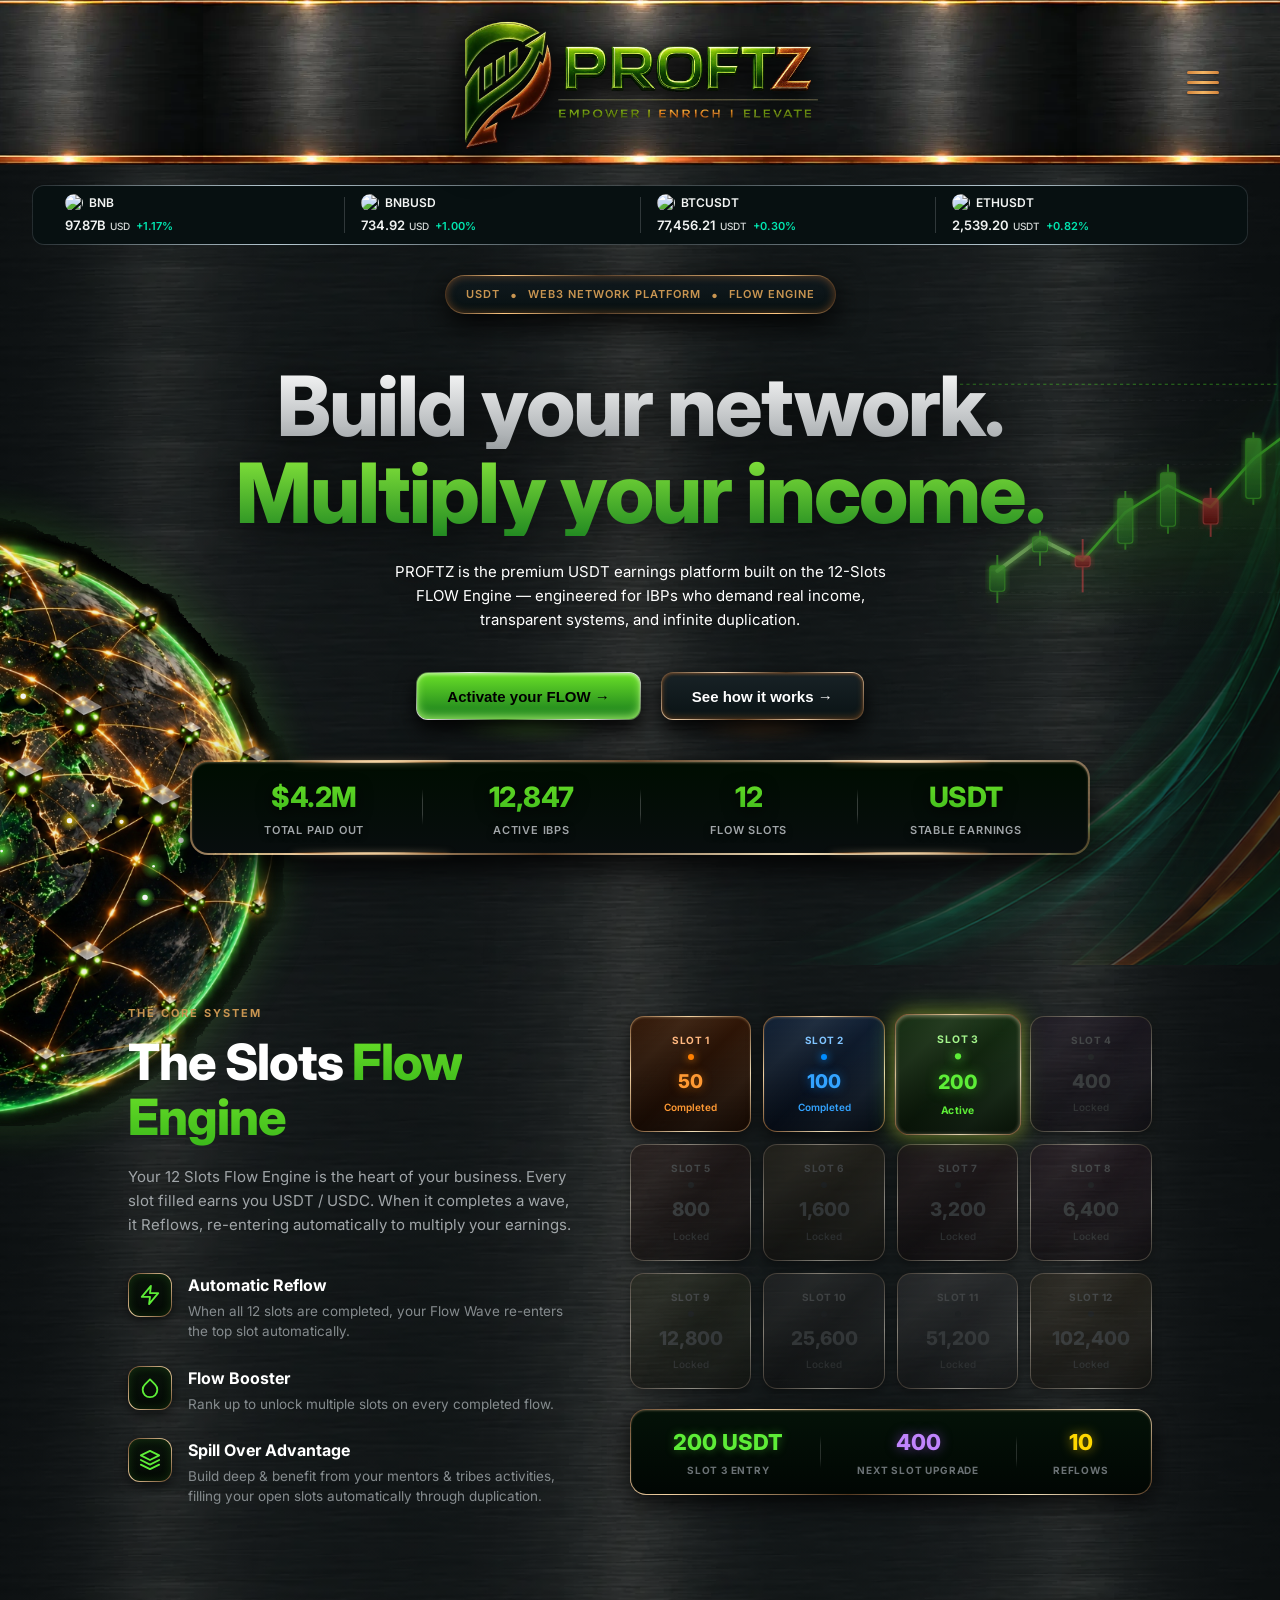
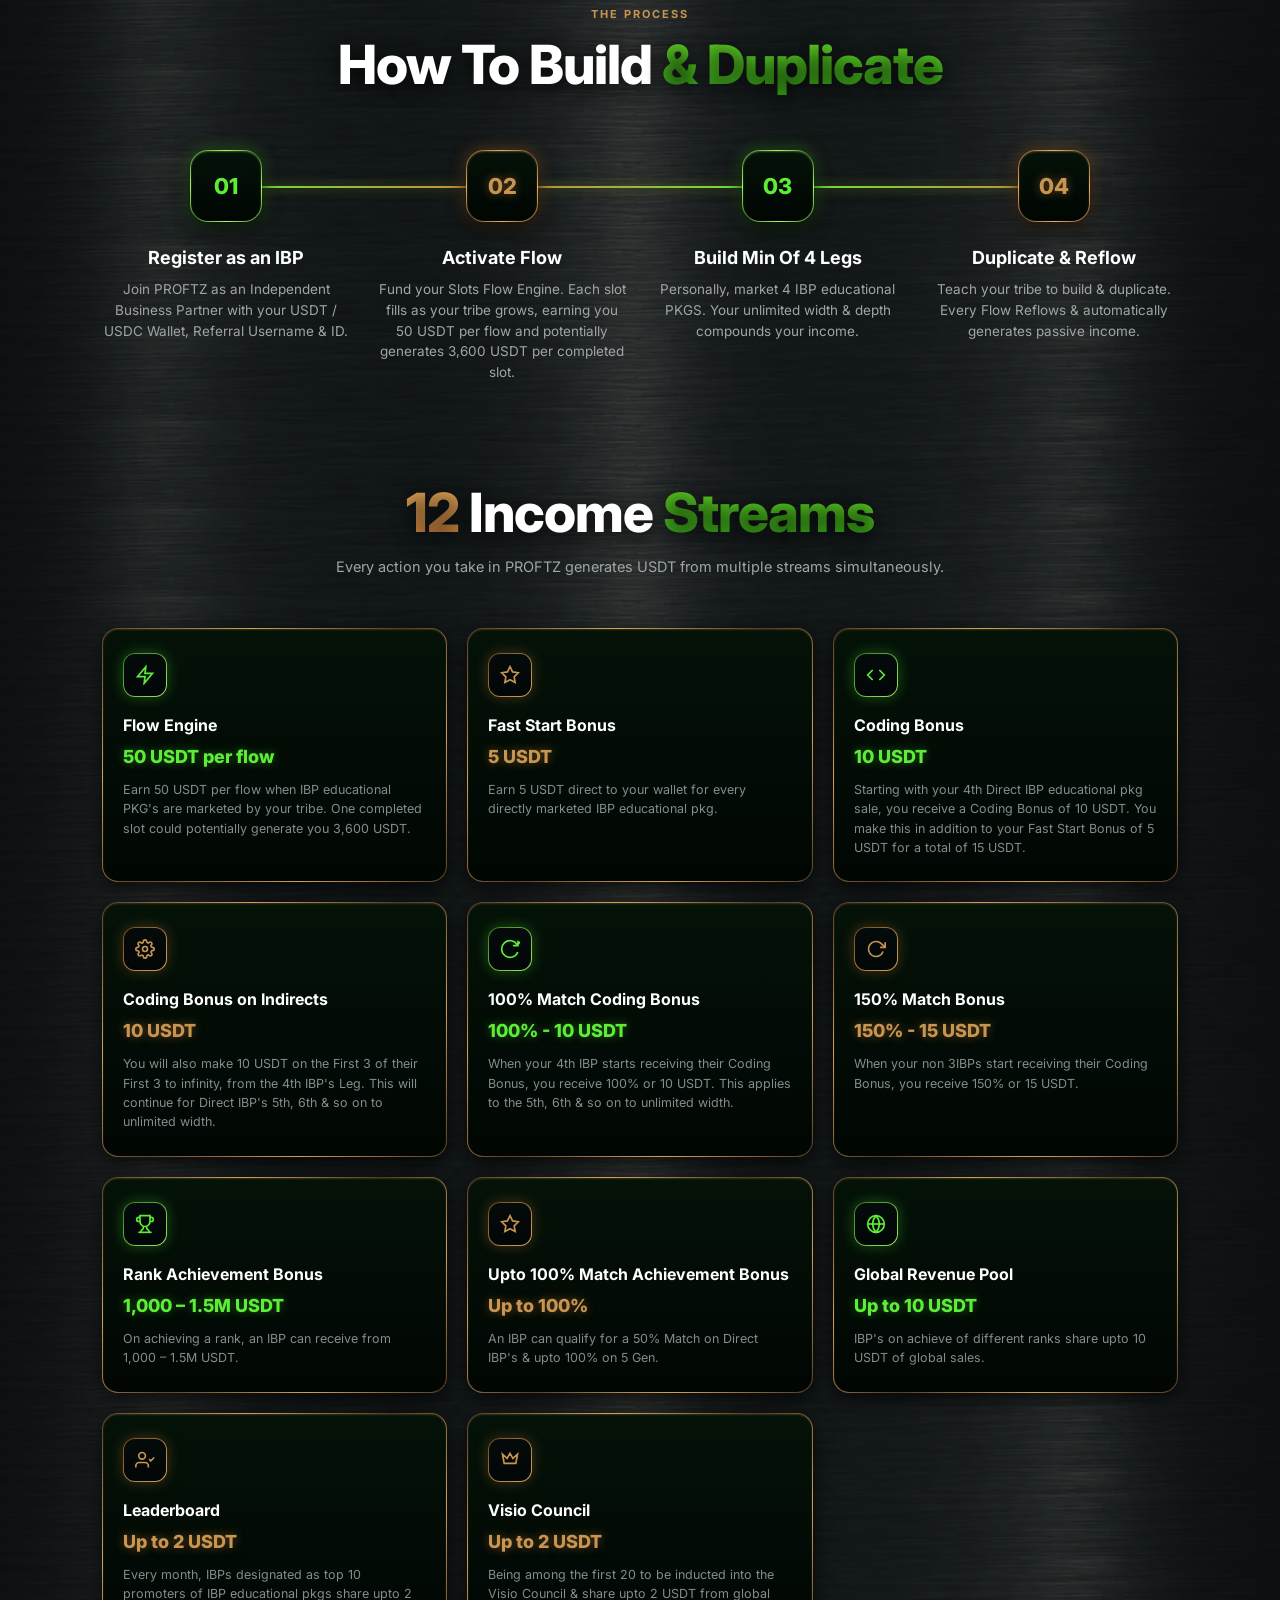
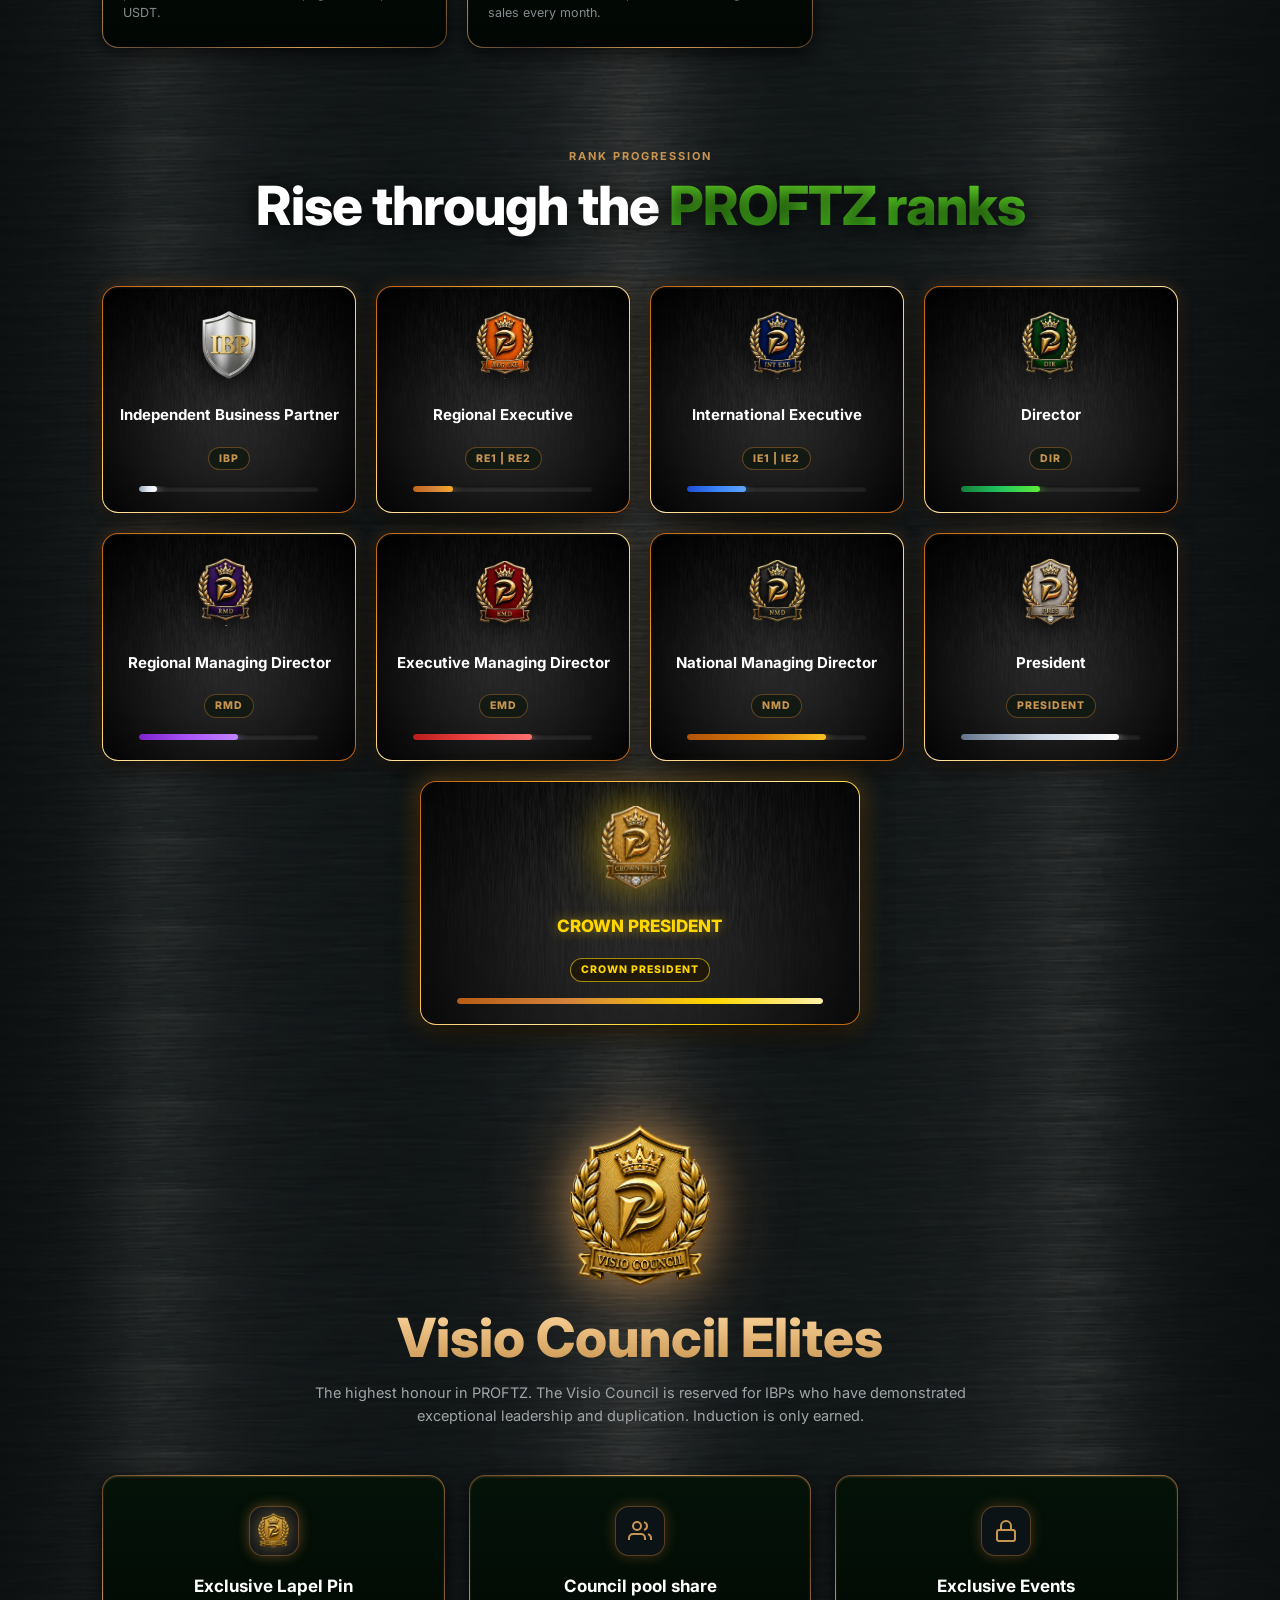
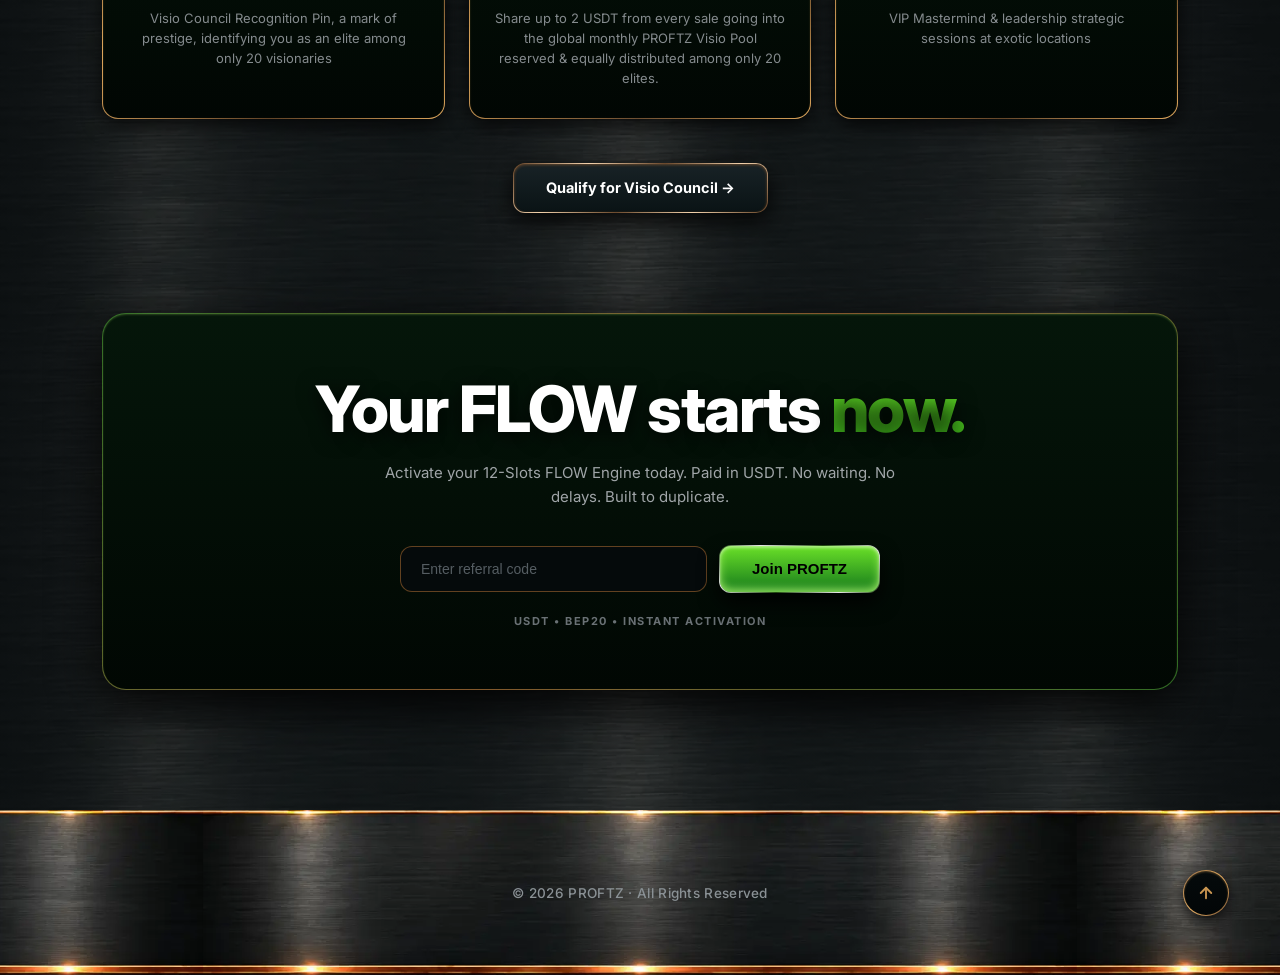
==== commit 572a6c1b: "Replace hero globe with new transparent realistic global-network asset and 60fps canvas animation en" ====
--- a/index.html
+++ b/index.html
@@ -73,7 +73,7 @@
 
     <main class="hero-banner">
         <img src="public/design overlay.png" class="hero-design-overlay" alt="Design Overlay">
-        <img src="public/globe.png" class="hero-globe" alt="Network Globe">
+        <canvas id="heroGlobeCanvas" class="hero-globe" width="636" height="819"></canvas>
         <div class="market-candles-wrapper">
             <svg class="market-candles-svg" viewBox="0 0 450 300" fill="none" xmlns="http://www.w3.org/2000/svg">
                 <defs>
@@ -245,7 +245,7 @@
                     <div class="core-badge">THE CORE SYSTEM</div>
                     <h2 class="core-title">The Slots <span class="green-gradient-text">Flow Engine</span></h2>
                     <p class="core-description">
-                        Your Slots Flow Engine is the heart of your business. Every slot filled earns you USDT / USDC. When it completes a wave, it Reflows, re-entering automatically to multiply your earnings.
+                        Your 12 Slots Flow Engine is the heart of your business. Every slot filled earns you USDT / USDC. When it completes a wave, it Reflows, re-entering automatically to multiply your earnings.
                     </p>
 
                     <div class="feature-list">
@@ -258,7 +258,7 @@
                             </div>
                             <div class="feature-text">
                                 <h3 class="feature-title">Automatic Reflow</h3>
-                                <p class="feature-desc">When all slots are completed, your Flow Wave re-enters the top slot automatically.</p>
+                                <p class="feature-desc">When all 12 slots are completed, your Flow Wave re-enters the top slot automatically.</p>
                             </div>
                         </div>
 
@@ -866,5 +866,6 @@
             </button>
         </div>
     </footer>
+    <script src="js/hero-globe.js"></script>
 </body>
 </html>
--- a/style.css
+++ b/style.css
@@ -218,28 +218,22 @@
 .hero-globe {
     position: absolute;
     top: 35%;
-    left: -210px;
-    width: 405px;
+    left: -180px;
+    width: 480px;
     max-width: none;
     height: auto;
     z-index: -1;
     pointer-events: none;
-    opacity: 0.55;
-    mix-blend-mode: screen;
-    filter: none;
-    animation: globeRevolution 35s linear infinite, globeLineShine 3.5s ease-in-out infinite alternate;
-}
-
-@keyframes globeRevolution {
+    opacity: 0.95;
+    mix-blend-mode: normal;
+    filter: drop-shadow(0 0 25px rgba(93, 237, 55, 0.2));
+    animation: globeSlowOrbit 10s ease-in-out infinite alternate;
+}
+
+@keyframes globeSlowOrbit {
     0% { transform: translateY(-50%) rotate(0deg) scale(1); }
-    50% { transform: translateY(-50%) rotate(180deg) scale(1.03); }
-    100% { transform: translateY(-50%) rotate(360deg) scale(1); }
-}
-
-@keyframes globeLineShine {
-    0% { filter: brightness(1) contrast(1.1); }
-    50% { filter: brightness(1.65) contrast(1.4); }
-    100% { filter: brightness(1) contrast(1.1); }
+    50% { transform: translateY(-51%) rotate(1.5deg) scale(1.015); }
+    100% { transform: translateY(-49%) rotate(-1.5deg) scale(1); }
 }
 
 .market-candles-wrapper {
@@ -625,16 +619,17 @@
         opacity: 0.65;
     }
     .hero-globe {
-        left: calc((100vw - 1440px) / 2 - 160px);
-        width: 460px;
+        left: calc((100vw - 1440px) / 2 - 140px);
+        width: 520px;
     }
 }
 
 /* Laptops & Desktops (1025px - 1439px) */
 @media (max-width: 1200px) {
     .hero-globe {
-        width: 360px;
-        left: -160px;
+        width: 420px;
+        left: -150px;
+        opacity: 0.9;
     }
     .market-candles-wrapper {
         width: 420px;
@@ -648,7 +643,7 @@
     .crypto-ticker { padding: 8px 12px; }
     .ticker-item { padding: 0 10px; gap: 4px; min-width: 140px; }
     .hero-banner { padding: 10px 16px 60px 16px; }
-    .hero-globe { width: 320px; left: -120px; opacity: 0.45; top: 38%; }
+    .hero-globe { width: 340px; left: -130px; opacity: 0.7; top: 38%; }
     .market-candles-wrapper { 
         display: block;
         width: 360px; 
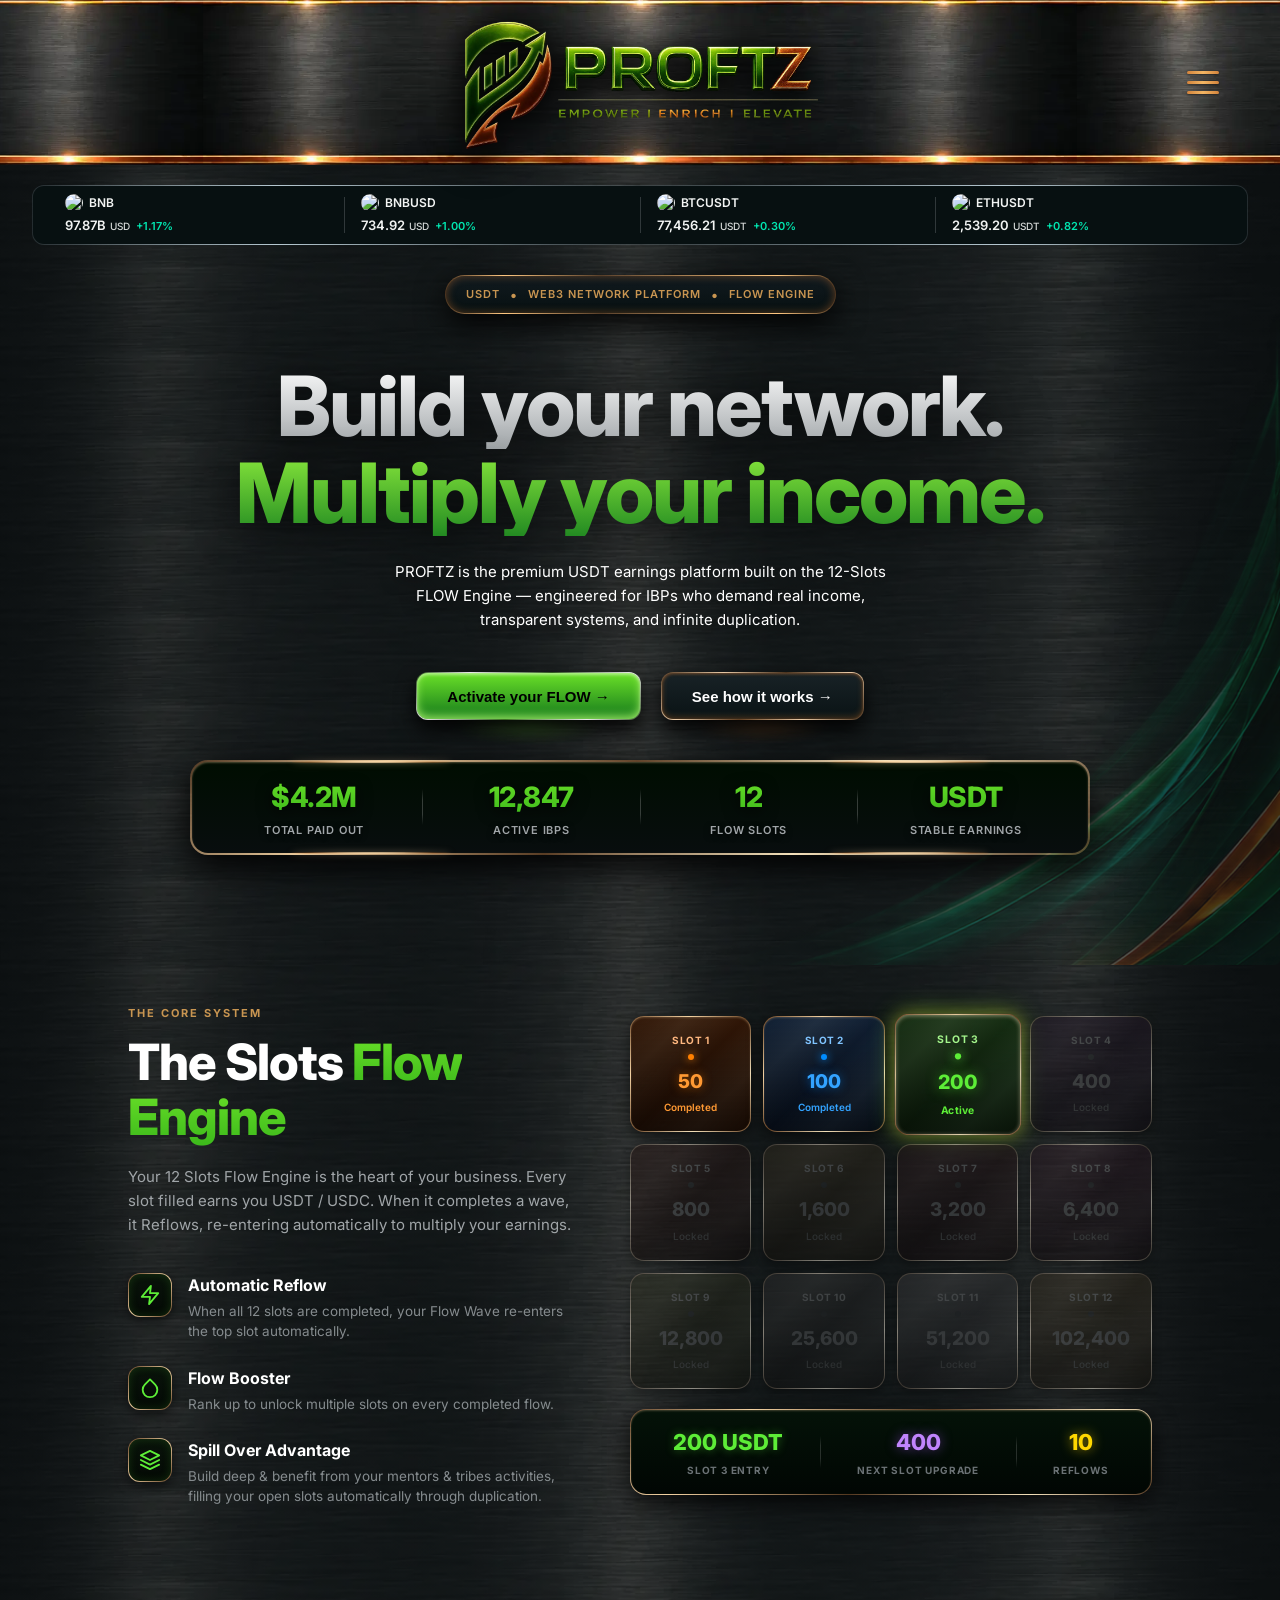
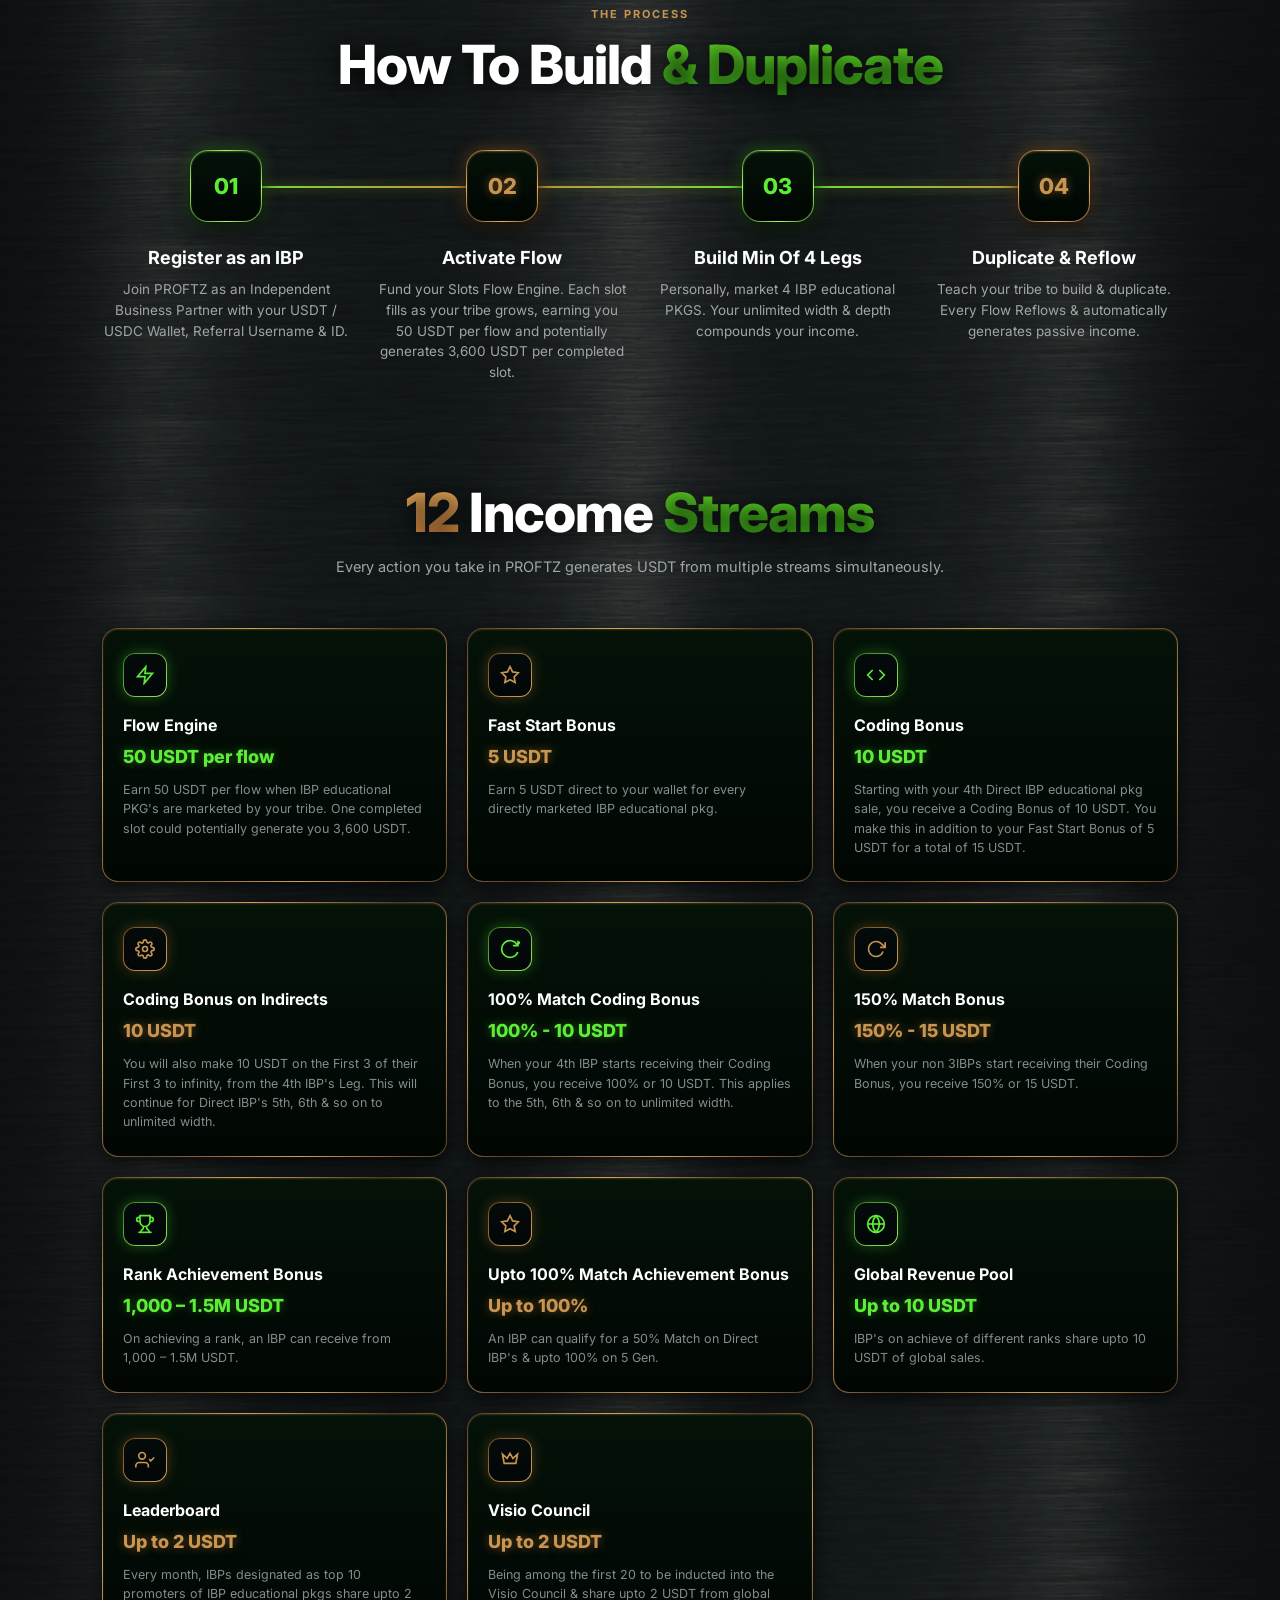
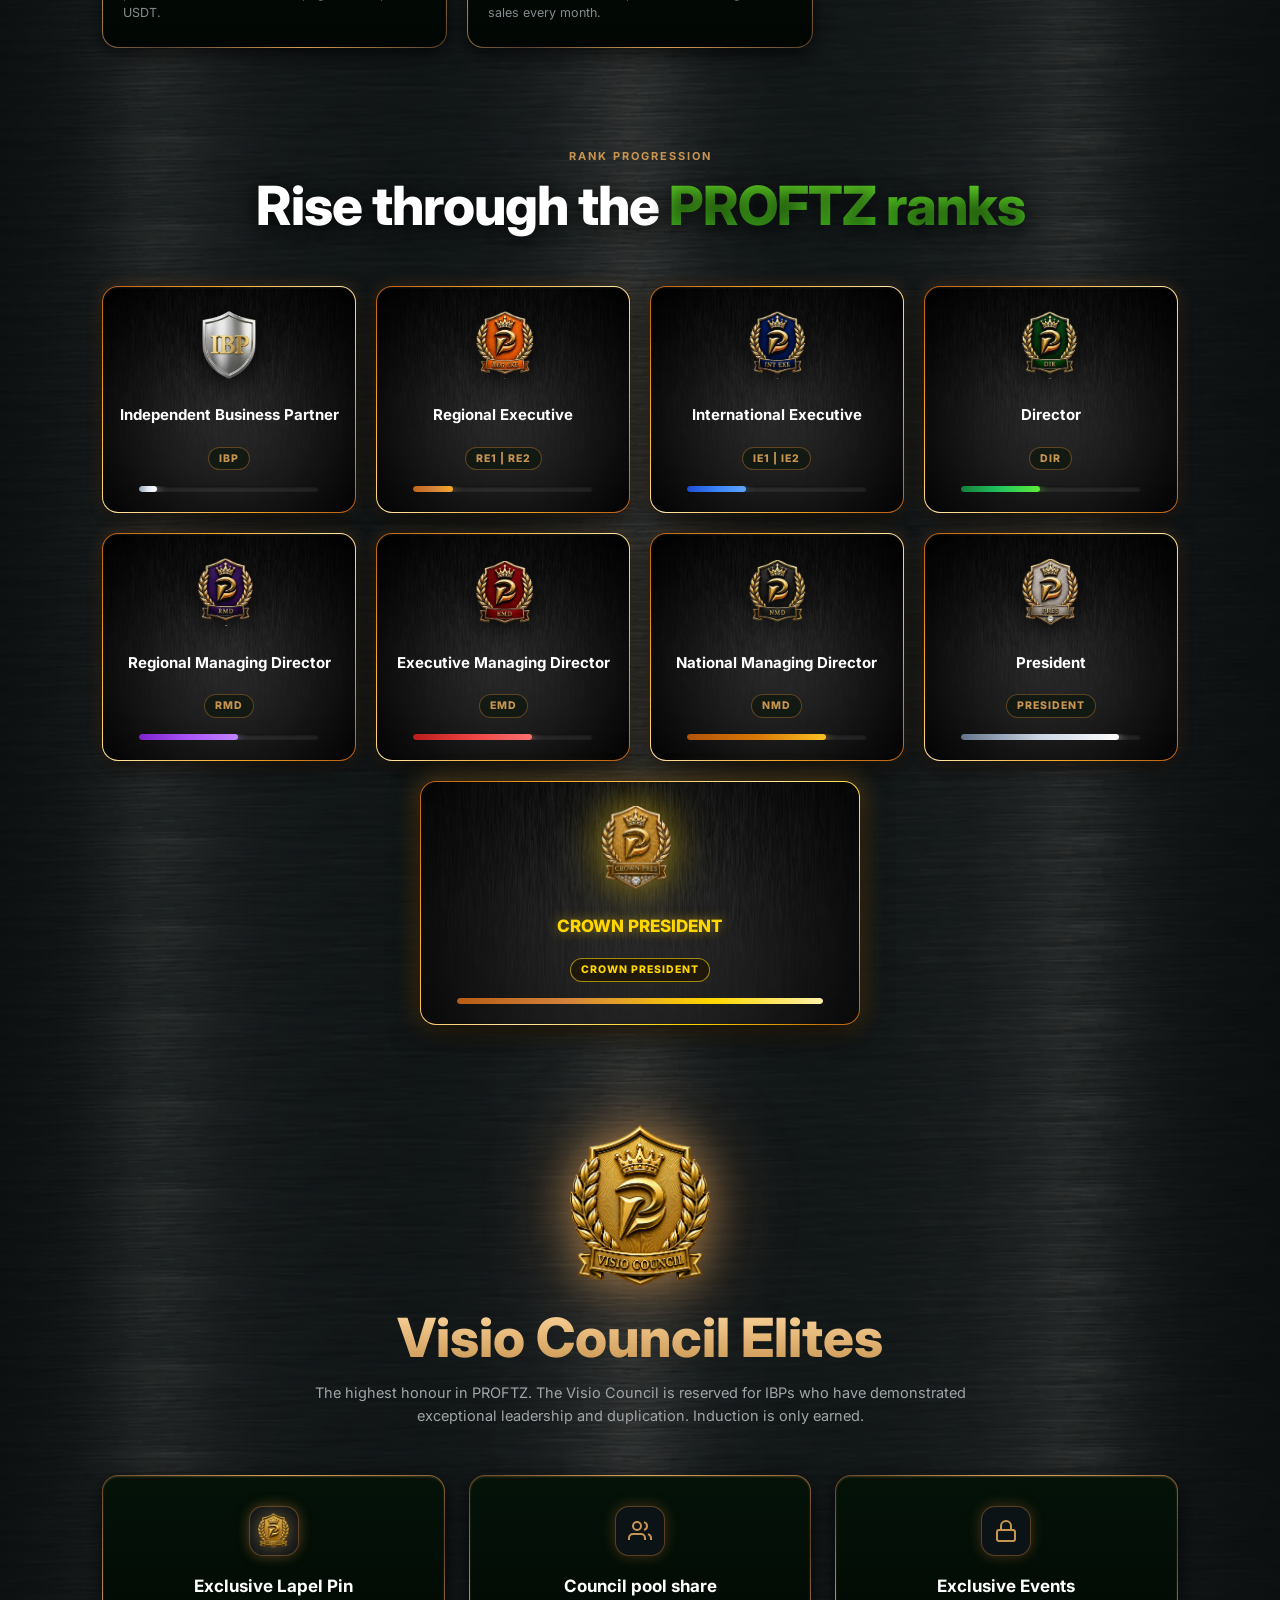
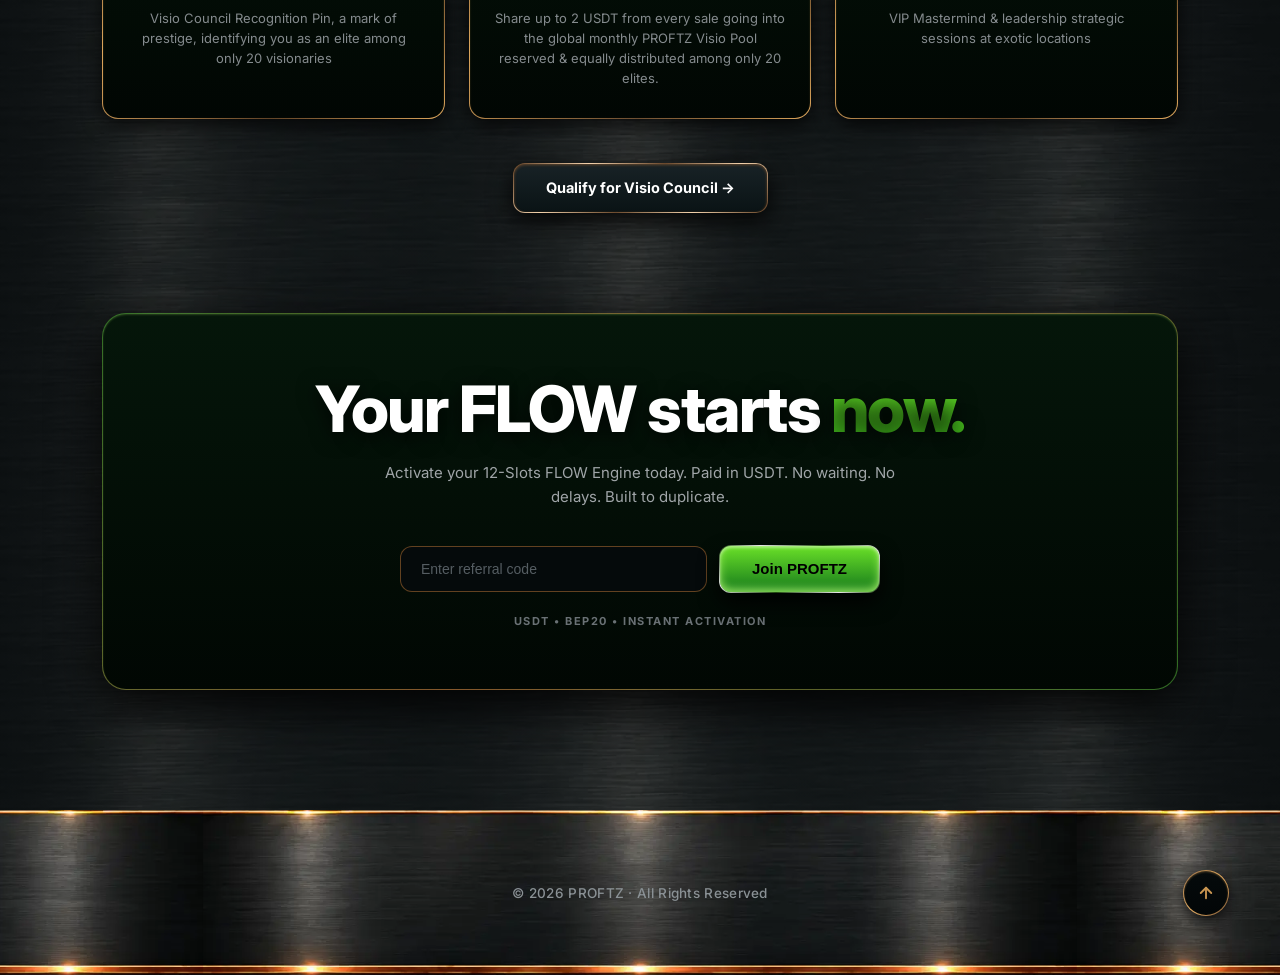
==== commit e2bfb246: "Update hero background animations (globe & candles video), logo asset, and cross-browser styling" ====
--- a/index.html
+++ b/index.html
@@ -16,7 +16,7 @@
             <div class="header-left"></div>
             <div class="header-center">
                 <a href="index.html">
-                    <img src="public/logo.webp" alt="Proftz Logo" class="logo">
+                    <img src="public/lo.webp" alt="Proftz Logo" class="logo">
                 </a>
             </div>
             <div class="header-right">
@@ -73,107 +73,9 @@
 
     <main class="hero-banner">
         <img src="public/design overlay.png" class="hero-design-overlay" alt="Design Overlay">
-        <canvas id="heroGlobeCanvas" class="hero-globe" width="636" height="819"></canvas>
+        <video src="public/globe.mp4" class="hero-globe" autoplay loop muted playsinline webkit-playsinline preload="auto"></video>
         <div class="market-candles-wrapper">
-            <svg class="market-candles-svg" viewBox="0 0 450 300" fill="none" xmlns="http://www.w3.org/2000/svg">
-                <defs>
-                    <linearGradient id="candleGreenGrad" x1="0" y1="0" x2="0" y2="1">
-                        <stop offset="0%" stop-color="#5ded37" />
-                        <stop offset="100%" stop-color="#1f7a1e" />
-                    </linearGradient>
-                    <linearGradient id="candleRedGrad" x1="0" y1="0" x2="0" y2="1">
-                        <stop offset="0%" stop-color="#ff4d4d" />
-                        <stop offset="100%" stop-color="#990000" />
-                    </linearGradient>
-                    <linearGradient id="trendAreaGrad" x1="0" y1="0" x2="0" y2="1">
-                        <stop offset="0%" stop-color="rgba(76, 230, 41, 0.25)" />
-                        <stop offset="100%" stop-color="rgba(76, 230, 41, 0)" />
-                    </linearGradient>
-                    <filter id="greenGlow" x="-30%" y="-30%" width="160%" height="160%">
-                        <feGaussianBlur stdDeviation="3.5" result="blur" />
-                        <feComposite in="SourceGraphic" in2="blur" operator="over" />
-                    </filter>
-                    <filter id="redGlow" x="-30%" y="-30%" width="160%" height="160%">
-                        <feGaussianBlur stdDeviation="3.5" result="blur" />
-                        <feComposite in="SourceGraphic" in2="blur" operator="over" />
-                    </filter>
-                </defs>
-
-                <!-- Grid Lines -->
-                <line x1="0" y1="50" x2="450" y2="50" stroke="rgba(255,255,255,0.06)" stroke-dasharray="4 4" />
-                <line x1="0" y1="110" x2="450" y2="110" stroke="rgba(255,255,255,0.06)" stroke-dasharray="4 4" />
-                <line x1="0" y1="170" x2="450" y2="170" stroke="rgba(255,255,255,0.06)" stroke-dasharray="4 4" />
-                <line x1="0" y1="230" x2="450" y2="230" stroke="rgba(255,255,255,0.06)" stroke-dasharray="4 4" />
-
-                <!-- Glow Area Fill -->
-                <path d="M 35 210 L 75 180 L 115 200 L 155 155 L 195 130 L 235 150 L 275 105 L 315 75 L 355 95 L 395 40 L 395 270 L 35 270 Z" fill="url(#trendAreaGrad)" />
-
-                <!-- Trend Line -->
-                <path class="animated-trend-line" d="M 35 210 L 75 180 L 115 200 L 155 155 L 195 130 L 235 150 L 275 105 L 315 75 L 355 95 L 395 40" stroke="#4ce629" stroke-width="2.5" stroke-linecap="round" stroke-linejoin="round" filter="url(#greenGlow)" />
-                <path class="trend-line-sweep" d="M 35 210 L 75 180 L 115 200 L 155 155 L 195 130 L 235 150 L 275 105 L 315 75 L 355 95 L 395 40" stroke="#aaff80" stroke-width="3.5" stroke-linecap="round" stroke-linejoin="round" filter="url(#greenGlow)" />
-
-                <!-- Candlesticks (Logically Uneven Volatility Heights) -->
-                <!-- Candle 1: Medium Starter Green -->
-                <g class="candle-group c1">
-                    <line x1="35" y1="195" x2="35" y2="240" stroke="#4ce629" stroke-width="1.8" />
-                    <rect x="28" y="205" width="14" height="24" rx="2.5" fill="url(#candleGreenGrad)" stroke="#4ce629" stroke-width="1" filter="url(#greenGlow)" />
-                </g>
-                <!-- Candle 2: Short Compression Green -->
-                <g class="candle-group c2">
-                    <line x1="75" y1="172" x2="75" y2="205" stroke="#4ce629" stroke-width="1.8" />
-                    <rect x="68" y="178" width="14" height="14" rx="2.5" fill="url(#candleGreenGrad)" stroke="#4ce629" stroke-width="1" filter="url(#greenGlow)" />
-                </g>
-                <!-- Candle 3: Tiny Red Doji / Reversal Dip -->
-                <g class="candle-group c3 red-candle">
-                    <line x1="115" y1="180" x2="115" y2="230" stroke="#ff4d4d" stroke-width="1.8" />
-                    <rect x="108" y="196" width="14" height="10" rx="2.5" fill="url(#candleRedGrad)" stroke="#ff4d4d" stroke-width="1" filter="url(#redGlow)" />
-                </g>
-                <!-- Candle 4: Tall Rebound Green -->
-                <g class="candle-group c4">
-                    <line x1="155" y1="135" x2="155" y2="190" stroke="#4ce629" stroke-width="1.8" />
-                    <rect x="148" y="142" width="14" height="42" rx="2.5" fill="url(#candleGreenGrad)" stroke="#4ce629" stroke-width="1" filter="url(#greenGlow)" />
-                </g>
-                <!-- Candle 5: Massive Momentum Green -->
-                <g class="candle-group c5">
-                    <line x1="195" y1="110" x2="195" y2="175" stroke="#4ce629" stroke-width="1.8" />
-                    <rect x="188" y="118" width="14" height="50" rx="2.5" fill="url(#candleGreenGrad)" stroke="#4ce629" stroke-width="1" filter="url(#greenGlow)" />
-                </g>
-                <!-- Candle 6: Medium Red Pullback -->
-                <g class="candle-group c6 red-candle">
-                    <line x1="235" y1="132" x2="235" y2="178" stroke="#ff4d4d" stroke-width="1.8" />
-                    <rect x="228" y="142" width="14" height="24" rx="2.5" fill="url(#candleRedGrad)" stroke="#ff4d4d" stroke-width="1" filter="url(#redGlow)" />
-                </g>
-                <!-- Candle 7: Huge Breakout Green Marubozu -->
-                <g class="candle-group c7">
-                    <line x1="275" y1="80" x2="275" y2="148" stroke="#4ce629" stroke-width="1.8" />
-                    <rect x="268" y="86" width="14" height="56" rx="2.5" fill="url(#candleGreenGrad)" stroke="#4ce629" stroke-width="1.2" filter="url(#greenGlow)" />
-                </g>
-                <!-- Candle 8: Short High Consolidation Green -->
-                <g class="candle-group c8">
-                    <line x1="315" y1="62" x2="315" y2="110" stroke="#4ce629" stroke-width="1.8" />
-                    <rect x="308" y="68" width="14" height="22" rx="2.5" fill="url(#candleGreenGrad)" stroke="#4ce629" stroke-width="1" filter="url(#greenGlow)" />
-                </g>
-                <!-- Candle 9: Small Red Retest Doji -->
-                <g class="candle-group c9 red-candle">
-                    <line x1="355" y1="75" x2="355" y2="122" stroke="#ff4d4d" stroke-width="1.8" />
-                    <rect x="348" y="88" width="14" height="12" rx="2.5" fill="url(#candleRedGrad)" stroke="#ff4d4d" stroke-width="1" filter="url(#redGlow)" />
-                </g>
-
-                <!-- Candle 10: PROMINENT ACTIVE LIVE LEAD CANDLE -->
-                <g class="candle-group c10 live-candle">
-                    <line class="live-wick" x1="395" y1="18" x2="395" y2="85" stroke="#5ded37" stroke-width="2.5" />
-                    <rect class="live-body" x="388" y="28" width="14" height="52" rx="2.5" fill="url(#candleGreenGrad)" stroke="#5ded37" stroke-width="1.8" filter="url(#greenGlow)" />
-                </g>
-
-                <!-- Dynamic Live Price Beacon & Badge Line -->
-                <g class="live-price-group">
-                    <line class="price-dash-line" x1="0" y1="35" x2="450" y2="35" stroke="#4ce629" stroke-width="1" stroke-dasharray="3 3" opacity="0.85" />
-                    <circle class="price-ping-ring" cx="395" cy="35" r="8" stroke="#4ce629" stroke-width="1.5" fill="none" />
-                    <circle class="price-ping-inner" cx="395" cy="35" r="3.5" fill="#5ded37" filter="url(#greenGlow)" />
-                    <rect class="price-badge-bg" x="372" y="23" width="68" height="24" rx="4" fill="#0c180e" stroke="#4ce629" stroke-width="1" />
-                    <text class="price-badge-text" x="406" y="39" fill="#5ded37" font-size="10.5" font-family="monospace" font-weight="bold" text-anchor="middle">+6.18%</text>
-                </g>
-            </svg>
+            <video src="public/can.mp4" class="market-candles-video" autoplay loop muted playsinline webkit-playsinline preload="auto"></video>
         </div>
         
         <div class="hero-badge">
@@ -866,6 +768,5 @@
             </button>
         </div>
     </footer>
-    <script src="js/hero-globe.js"></script>
 </body>
 </html>
--- a/style.css
+++ b/style.css
@@ -217,44 +217,74 @@
 
 .hero-globe {
     position: absolute;
-    top: 35%;
-    left: -180px;
-    width: 480px;
-    max-width: none;
+    top: 36%;
+    left: -4%;
+    transform: translateY(-50%);
+    width: clamp(340px, 42vw, 820px);
+    height: auto;
+    object-fit: contain;
+    z-index: -1;
+    pointer-events: none;
+    opacity: 0.65;
+    mix-blend-mode: screen;
+    /* Cross-browser mask fallback */
+    -webkit-mask-image: radial-gradient(ellipse at 35% 50%, rgba(0, 0, 0, 1) 30%, rgba(0, 0, 0, 0.7) 60%, rgba(0, 0, 0, 0) 92%);
+    mask-image: radial-gradient(ellipse at 35% 50%, rgba(0, 0, 0, 1) 30%, rgba(0, 0, 0, 0.7) 60%, rgba(0, 0, 0, 0) 92%);
+    filter: contrast(1.15) brightness(1.1);
+    animation: globeLineShine 3.5s ease-in-out infinite alternate;
+}
+
+@supports (mask-composite: intersect) or (-webkit-mask-composite: source-in) {
+    .hero-globe {
+        -webkit-mask-image: linear-gradient(to right, rgba(0, 0, 0, 1) 0%, rgba(0, 0, 0, 1) 40%, rgba(0, 0, 0, 0) 90%),
+                            linear-gradient(to bottom, rgba(0, 0, 0, 0) 0%, rgba(0, 0, 0, 1) 22%, rgba(0, 0, 0, 1) 78%, rgba(0, 0, 0, 0) 100%);
+        -webkit-mask-composite: source-in;
+        mask-image: linear-gradient(to right, rgba(0, 0, 0, 1) 0%, rgba(0, 0, 0, 1) 40%, rgba(0, 0, 0, 0) 90%),
+                    linear-gradient(to bottom, rgba(0, 0, 0, 0) 0%, rgba(0, 0, 0, 1) 22%, rgba(0, 0, 0, 1) 78%, rgba(0, 0, 0, 0) 100%);
+        mask-composite: intersect;
+    }
+}
+
+@keyframes globeLineShine {
+    0% { filter: brightness(1) contrast(1.1); }
+    50% { filter: brightness(1.65) contrast(1.4); }
+    100% { filter: brightness(1) contrast(1.1); }
+}
+
+.market-candles-wrapper {
+    position: absolute;
+    top: 38%;
+    right: -350px;
+    transform: translateY(-50%);
+    width: clamp(320px, 36vw, 700px);
     height: auto;
     z-index: -1;
     pointer-events: none;
-    opacity: 0.95;
-    mix-blend-mode: normal;
-    filter: drop-shadow(0 0 25px rgba(93, 237, 55, 0.2));
-    animation: globeSlowOrbit 10s ease-in-out infinite alternate;
-}
-
-@keyframes globeSlowOrbit {
-    0% { transform: translateY(-50%) rotate(0deg) scale(1); }
-    50% { transform: translateY(-51%) rotate(1.5deg) scale(1.015); }
-    100% { transform: translateY(-49%) rotate(-1.5deg) scale(1); }
-}
-
-.market-candles-wrapper {
-    position: absolute;
-    top: 35%;
-    right: -160px;
-    transform: translateY(-50%);
-    width: 480px;
-    max-width: none;
+    opacity: 0.75;
+    mix-blend-mode: screen;
+    filter: none;
+}
+
+.market-candles-video {
+    width: 100%;
     height: auto;
-    z-index: -1;
+    object-fit: contain;
+    mix-blend-mode: screen;
     pointer-events: none;
-    opacity: 0.55;
-    mix-blend-mode: screen;
-    filter: drop-shadow(0 10px 30px rgba(76, 230, 41, 0.2));
-}
-
-.market-candles-svg {
-    width: 100%;
-    height: auto;
-    overflow: visible;
+    /* Cross-browser mask fallback */
+    -webkit-mask-image: radial-gradient(ellipse at 50% 50%, rgba(0, 0, 0, 1) 30%, rgba(0, 0, 0, 0.6) 60%, rgba(0, 0, 0, 0) 90%);
+    mask-image: radial-gradient(ellipse at 50% 50%, rgba(0, 0, 0, 1) 30%, rgba(0, 0, 0, 0.6) 60%, rgba(0, 0, 0, 0) 90%);
+}
+
+@supports (mask-composite: intersect) or (-webkit-mask-composite: source-in) {
+    .market-candles-video {
+        -webkit-mask-image: linear-gradient(to right, rgba(0, 0, 0, 0) 0%, rgba(0, 0, 0, 1) 32%, rgba(0, 0, 0, 1) 75%, rgba(0, 0, 0, 0) 98%),
+                            linear-gradient(to bottom, rgba(0, 0, 0, 0) 0%, rgba(0, 0, 0, 1) 15%, rgba(0, 0, 0, 1) 85%, rgba(0, 0, 0, 0) 100%);
+        -webkit-mask-composite: source-in;
+        mask-image: linear-gradient(to right, rgba(0, 0, 0, 0) 0%, rgba(0, 0, 0, 1) 32%, rgba(0, 0, 0, 1) 75%, rgba(0, 0, 0, 0) 98%),
+                    linear-gradient(to bottom, rgba(0, 0, 0, 0) 0%, rgba(0, 0, 0, 1) 15%, rgba(0, 0, 0, 1) 85%, rgba(0, 0, 0, 0) 100%);
+        mask-composite: intersect;
+    }
 }
 
 /* Trading Chart Animation System */
@@ -614,27 +644,31 @@
 /* Ultra Large / 4K Displays (1440px+) */
 @media (min-width: 1440px) {
     .market-candles-wrapper {
-        right: calc((100vw - 1440px) / 2 - 80px);
-        width: 520px;
-        opacity: 0.65;
+        top: 38%;
+        right: calc((100vw - 1440px) / 2 - 350px);
+        width: 700px;
+        opacity: 0.75;
     }
     .hero-globe {
-        left: calc((100vw - 1440px) / 2 - 140px);
-        width: 520px;
+        top: 36%;
+        left: calc((100vw - 1440px) / 2 - 40px);
+        width: 820px;
+        max-width: 90vw;
     }
 }
 
 /* Laptops & Desktops (1025px - 1439px) */
 @media (max-width: 1200px) {
     .hero-globe {
-        width: 420px;
-        left: -150px;
-        opacity: 0.9;
+        top: 36%;
+        width: 760px;
+        left: -4%;
     }
     .market-candles-wrapper {
-        width: 420px;
-        right: -120px;
-        opacity: 0.5;
+        top: 38%;
+        width: 660px;
+        right: -330px;
+        opacity: 0.7;
     }
 }
 
@@ -643,12 +677,12 @@
     .crypto-ticker { padding: 8px 12px; }
     .ticker-item { padding: 0 10px; gap: 4px; min-width: 140px; }
     .hero-banner { padding: 10px 16px 60px 16px; }
-    .hero-globe { width: 340px; left: -130px; opacity: 0.7; top: 38%; }
+    .hero-globe { width: 640px; max-width: 90vw; left: -4%; opacity: 0.55; top: 42%; }
     .market-candles-wrapper { 
         display: block;
-        width: 360px; 
-        right: -80px; 
-        opacity: 0.4; 
+        width: 580px; 
+        right: -280px; 
+        opacity: 0.65; 
         top: 38%; 
     }
     .hero-stats {
@@ -667,9 +701,9 @@
 @media (max-width: 767px) {
     .market-candles-wrapper {
         display: block;
-        width: 310px;
-        right: -70px;
-        top: 42%;
+        width: 320px;
+        right: -160px;
+        top: 35%;
         opacity: 0.35;
     }
 }
@@ -742,19 +776,20 @@
     .stat-divider { height: 26px; margin: 0 1px; }
     
     .hero-globe { 
-        width: 250px; 
-        left: -130px; 
-        opacity: 0.35; 
-        top: 42%; 
+        max-width: 92%; 
+        left: 50%;
+        transform: translate(-50%, -50%); 
+        opacity: 0.55; 
+        top: 46%; 
     }
     
     /* Market Candlesticks Responsive on Mobile */
     .market-candles-wrapper { 
         display: block;
-        width: 260px;
-        right: -80px;
-        top: 45%;
-        opacity: 0.28;
+        width: 280px;
+        right: -140px;
+        top: 36%;
+        opacity: 0.32;
     }
     .hero-design-overlay { opacity: 0.2; }
 }
@@ -769,7 +804,7 @@
     
     .market-candles-wrapper {
         width: 220px;
-        right: -70px;
+        right: -110px;
         opacity: 0.22;
     }
 }
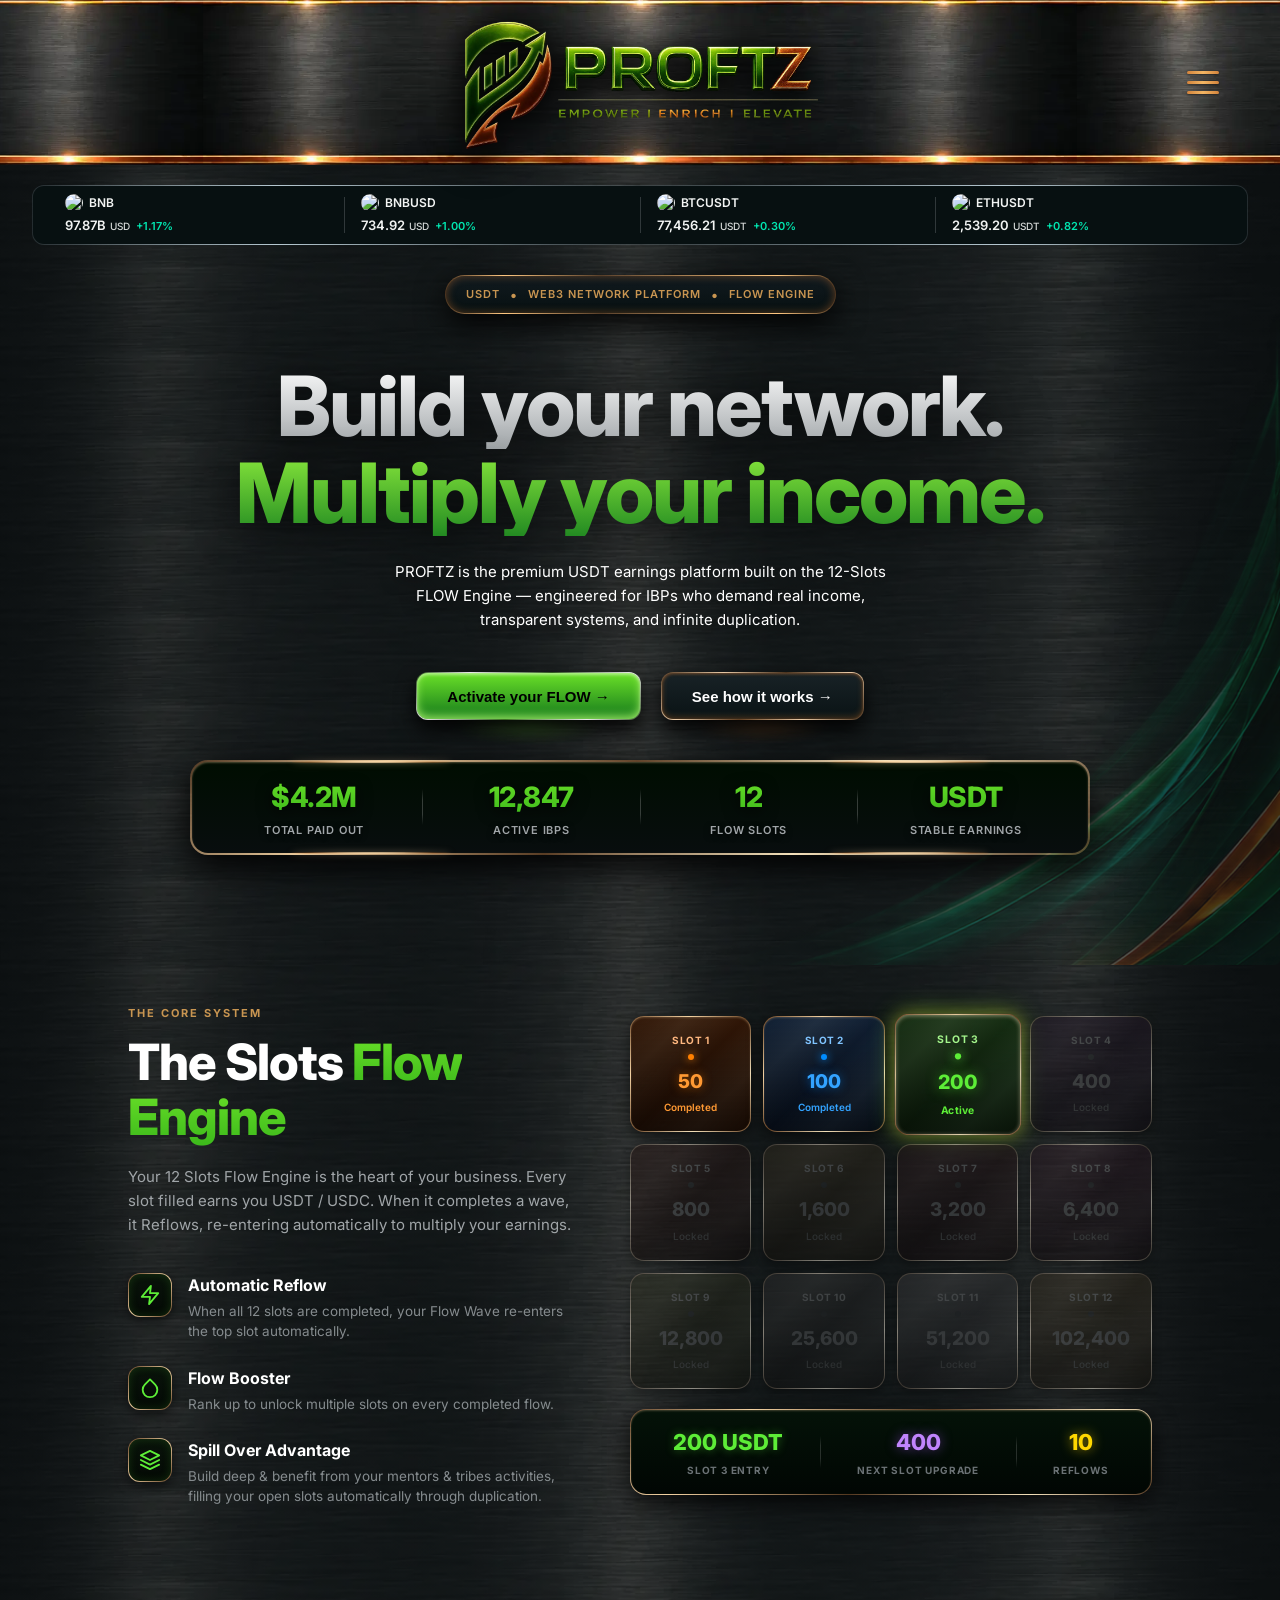
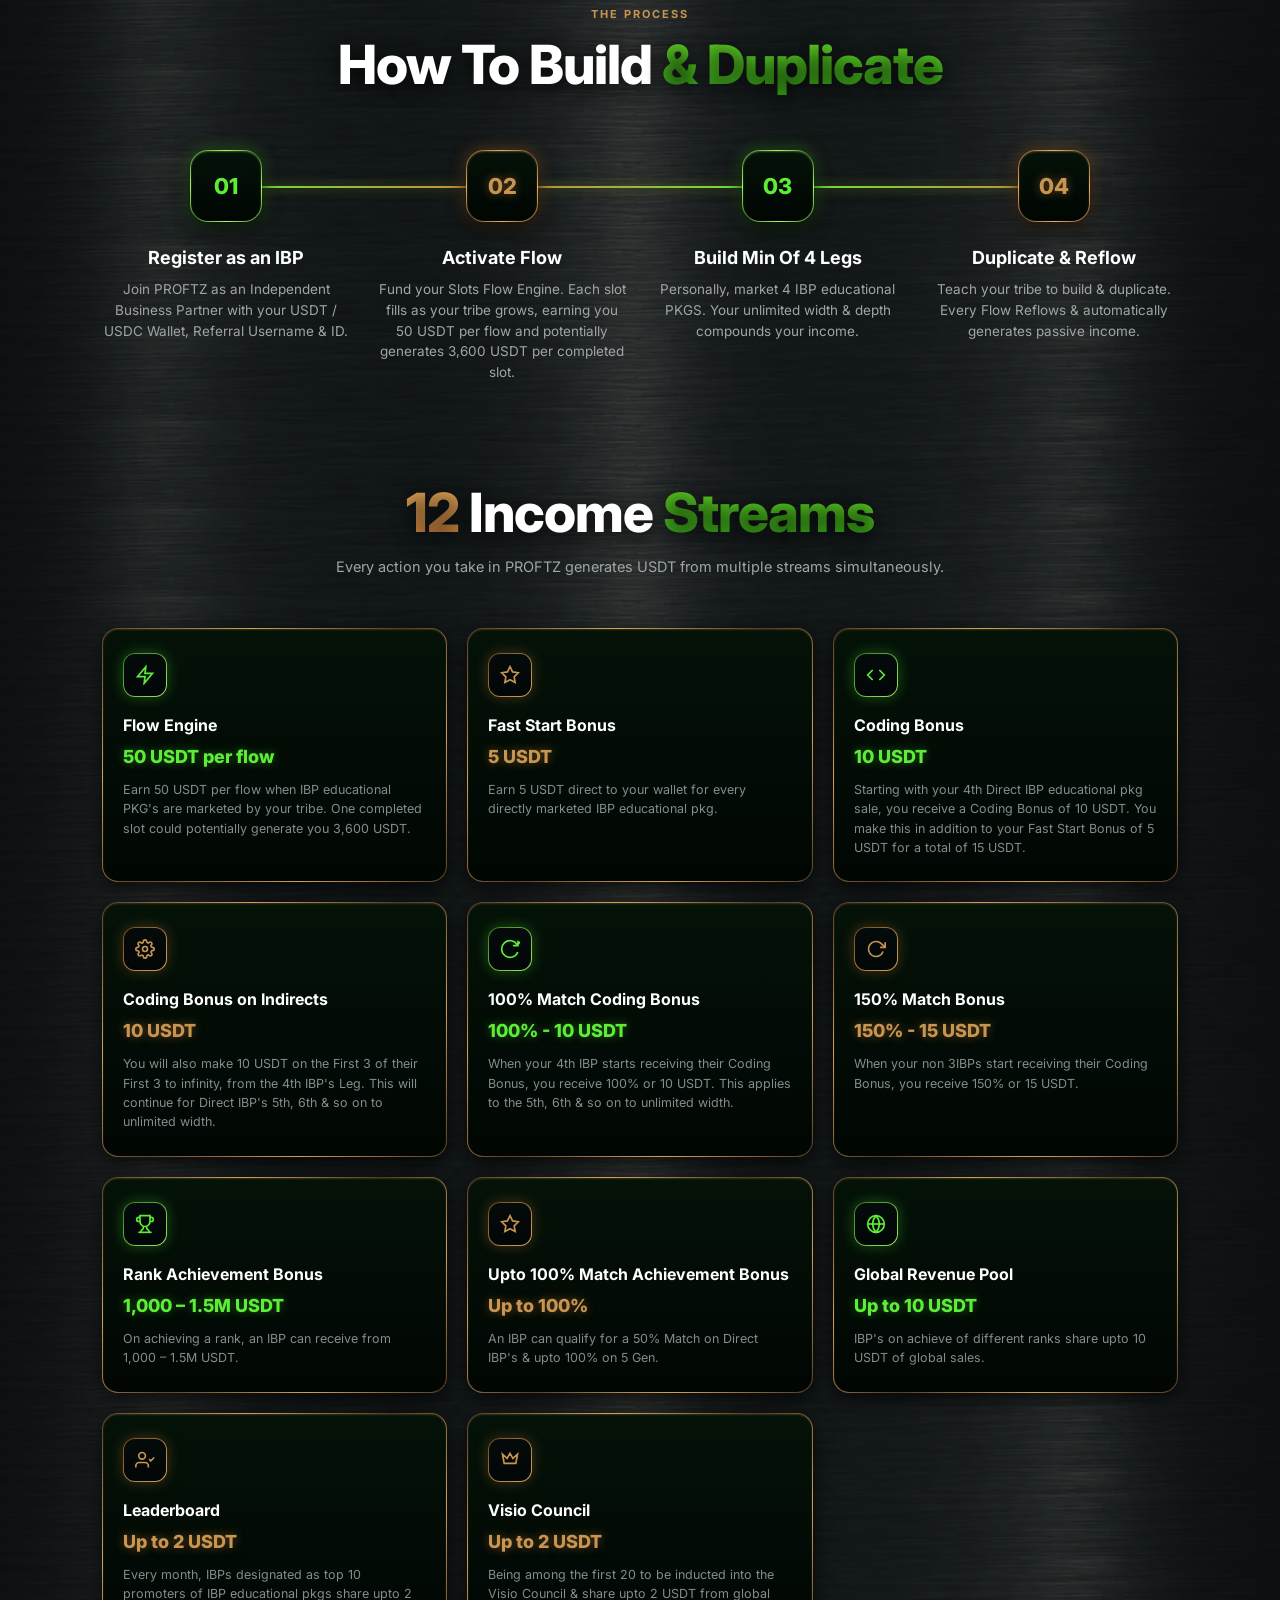
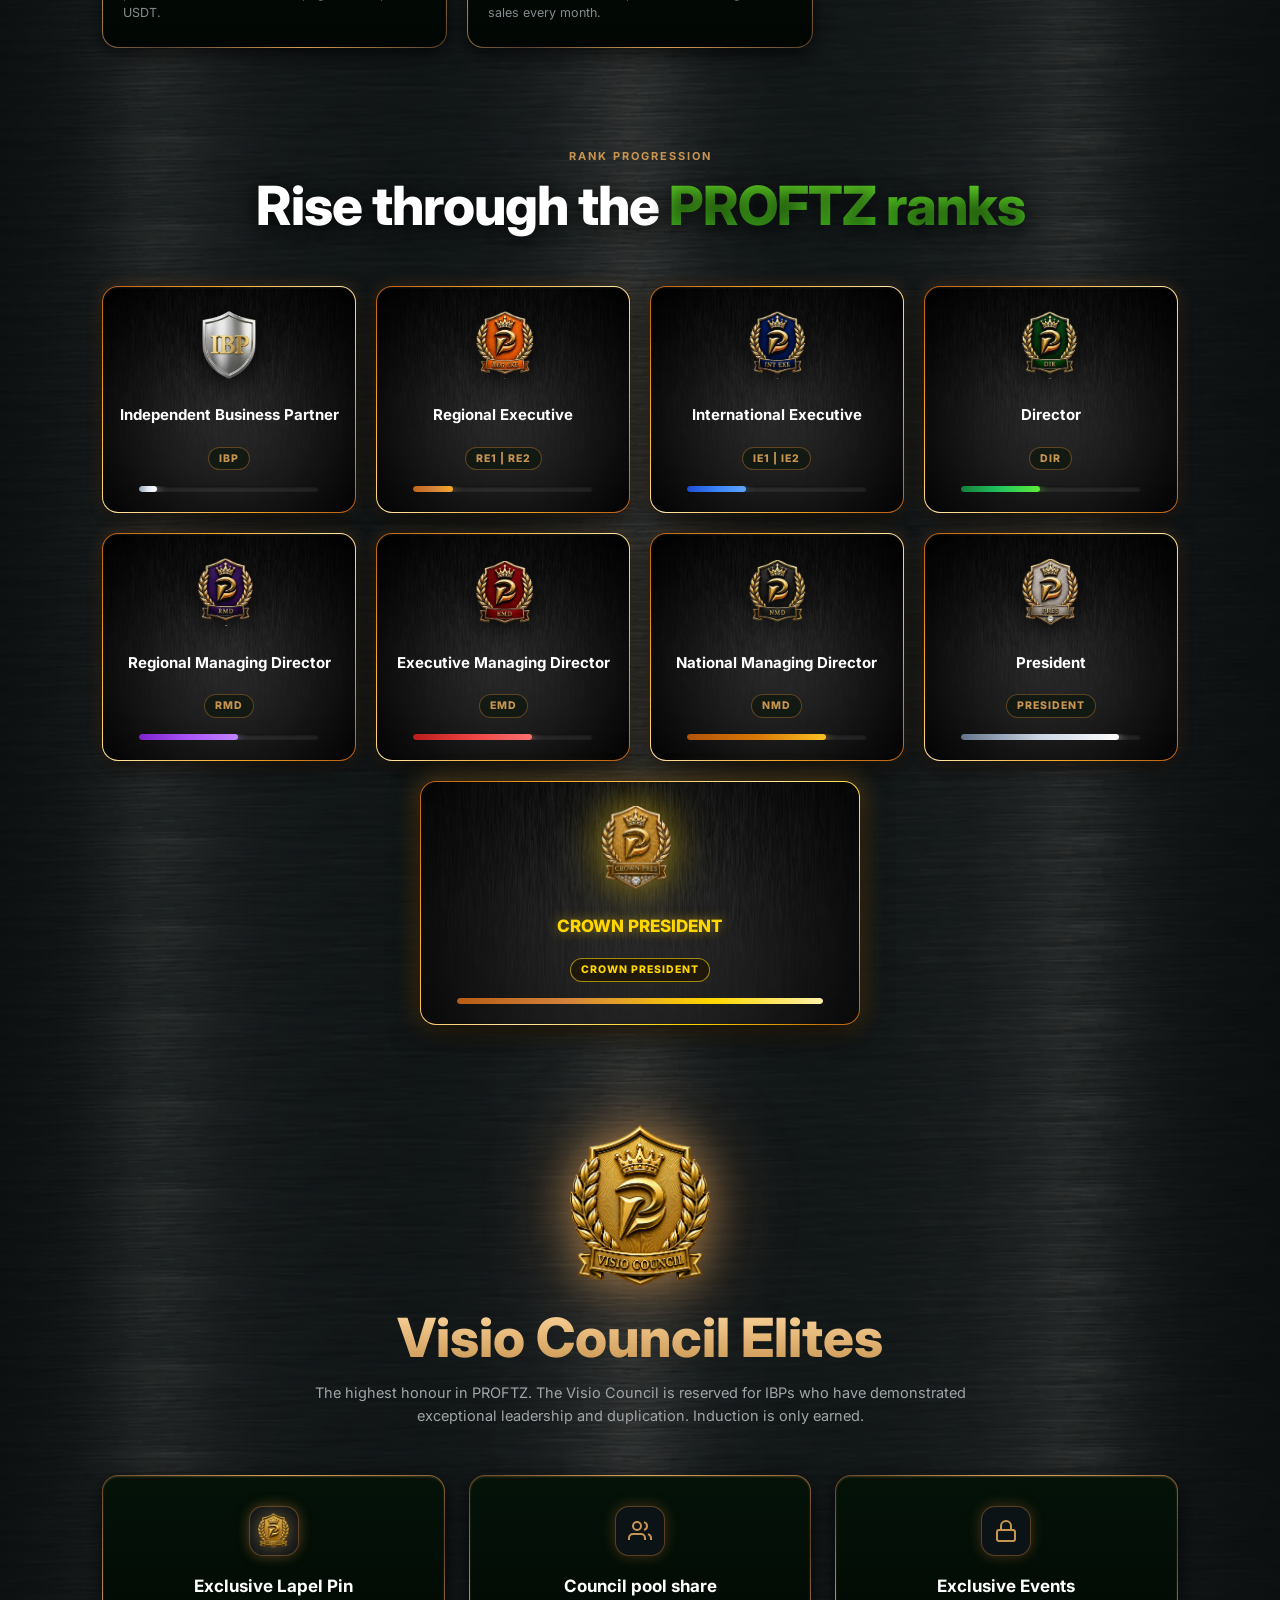
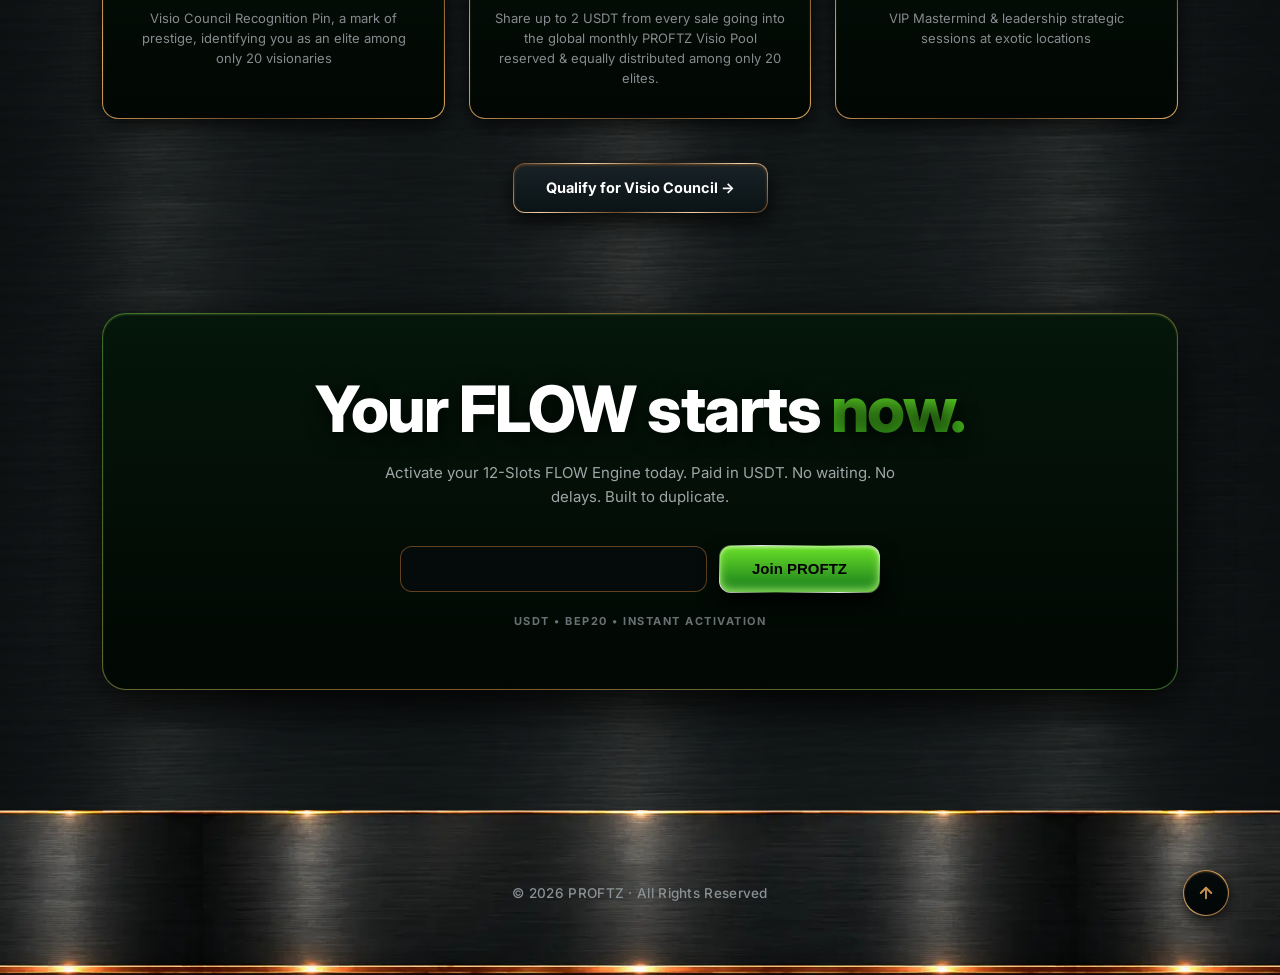
==== commit 053f2d1a: "Remove all placeholder attributes from input fields across HTML files" ====
--- a/index.html
+++ b/index.html
@@ -681,7 +681,7 @@
             </p>
 
             <form class="cta-form" onsubmit="event.preventDefault(); window.location.href='login.html';">
-                <input type="text" class="cta-input" placeholder="Enter referral code" aria-label="Enter referral code">
+                <input type="text" class="cta-input" aria-label="Enter referral code">
                 <button type="submit" class="btn-primary cta-btn">Join PROFTZ</button>
             </form>
 
--- a/style.css
+++ b/style.css
@@ -1364,10 +1364,21 @@
     box-shadow: 0 0 12px rgba(93, 237, 55, 0.25);
 }
 
-/* Token Selector Row */
+/* Select Token Group & Spacing */
+.select-token-group {
+    margin-top: 16px;
+    margin-bottom: 12px;
+}
+
+.select-token-group .form-label-caps {
+    margin-bottom: 12px;
+    letter-spacing: 1px;
+}
+
 .token-selector-row {
     display: flex;
-    gap: 12px;
+    gap: 16px;
+    margin-top: 4px;
 }
 
 .token-btn {
@@ -1375,8 +1386,8 @@
     display: flex;
     align-items: center;
     justify-content: center;
-    gap: 10px;
-    padding: 12px 18px;
+    gap: 12px;
+    padding: 14px 20px;
     background: #0b1316;
     border: 1px solid rgba(255, 255, 255, 0.12);
     border-radius: 12px;
@@ -1420,7 +1431,7 @@
     display: flex;
     align-items: center;
     gap: 14px;
-    margin: 28px 0 20px 0;
+    margin: 36px 0 24px 0;
 }
 
 .divider-line-left, .divider-line-right {
@@ -1532,9 +1543,9 @@
 }
 
 .pkg-feature-list li {
-    font-size: 10.5px;
-    font-weight: 700;
-    color: #d5d9d8;
+    font-size: 11.5px;
+    font-weight: 600;
+    color: #e0e4e3;
     line-height: 1.45;
     display: flex;
     align-items: flex-start;
@@ -1651,9 +1662,362 @@
     color: #ffffff;
 }
 
+/* Step 3 Approve Styles */
+.active-network-card {
+    display: flex;
+    justify-content: space-between;
+    align-items: center;
+    background: #091012;
+    border: 1px solid rgba(255, 255, 255, 0.1);
+    border-radius: 14px;
+    padding: 14px 18px;
+    margin-bottom: 20px;
+}
+
+.network-left {
+    display: flex;
+    align-items: center;
+    gap: 12px;
+}
+
+.network-icon-box {
+    position: relative;
+    width: 38px;
+    height: 38px;
+    border-radius: 10px;
+    background: #111c20;
+    display: flex;
+    align-items: center;
+    justify-content: center;
+    flex-shrink: 0;
+}
+
+.green-live-dot {
+    position: absolute;
+    top: -2px;
+    right: -2px;
+    width: 8px;
+    height: 8px;
+    background: #5ded37;
+    border-radius: 50%;
+    box-shadow: 0 0 8px #5ded37;
+}
+
+.network-info-column {
+    display: flex;
+    flex-direction: column;
+    gap: 2px;
+}
+
+.network-sublabel {
+    font-size: 9.5px;
+    font-weight: 800;
+    color: #72898f;
+    letter-spacing: 0.8px;
+}
+
+.network-title {
+    font-size: 14px;
+    font-weight: 700;
+    color: #ffffff;
+}
+
+.network-right {
+    display: flex;
+    flex-direction: column;
+    align-items: flex-end;
+    gap: 4px;
+}
+
+.chain-label {
+    font-size: 9px;
+    font-weight: 800;
+    color: #72898f;
+    letter-spacing: 0.8px;
+}
+
+.chain-badge {
+    background: rgba(93, 237, 55, 0.15);
+    color: #5ded37;
+    border: 1px solid rgba(93, 237, 55, 0.3);
+    font-size: 11px;
+    font-weight: 800;
+    padding: 2px 8px;
+    border-radius: 6px;
+}
+
+.approve-contract-box {
+    background: #080d0f;
+    border: 1px solid rgba(255, 255, 255, 0.1);
+    border-radius: 16px;
+    padding: 36px 24px;
+    display: flex;
+    flex-direction: column;
+    align-items: center;
+    text-align: center;
+    margin-bottom: 24px;
+}
+
+.approve-warning-icon {
+    width: 52px;
+    height: 52px;
+    border-radius: 14px;
+    background: rgba(140, 230, 44, 0.08);
+    border: 1px solid rgba(140, 230, 44, 0.25);
+    display: flex;
+    align-items: center;
+    justify-content: center;
+    margin-bottom: 16px;
+}
+
+.approve-card-title {
+    font-size: 18px;
+    font-weight: 700;
+    color: #ffffff;
+    margin-bottom: 10px;
+}
+
+.approve-card-desc {
+    font-size: 13px;
+    color: #9ba8ab;
+    line-height: 1.55;
+    max-width: 440px;
+    margin-bottom: 20px;
+}
+
+.highlight-green {
+    color: #8ce62c;
+    font-weight: 700;
+}
+
+.approve-pill {
+    display: inline-flex;
+    align-items: center;
+    background: #0d171a;
+    border: 1px solid rgba(255, 255, 255, 0.12);
+    border-radius: 8px;
+    padding: 8px 18px;
+    font-size: 13px;
+    font-weight: 700;
+    color: #d5d9d8;
+}
+
+.approve-pill span {
+    color: #8ce62c;
+    margin-left: 4px;
+}
+
+.step3-action-row {
+    display: grid;
+    grid-template-columns: 1fr 1fr;
+    gap: 16px;
+}
+
+.btn-step-back {
+    padding: 14px 24px;
+    background: #8ce62c;
+    border: none;
+    border-radius: 12px;
+    color: #040809;
+    font-size: 15px;
+    font-weight: 800;
+    cursor: pointer;
+    transition: transform 0.2s ease, opacity 0.2s ease;
+}
+
+.btn-step-back:hover {
+    transform: translateY(-2px);
+    opacity: 0.92;
+}
+
+.btn-step-approve {
+    padding: 14px 24px;
+    background: #141e21;
+    border: 1px solid rgba(255, 255, 255, 0.18);
+    border-radius: 12px;
+    color: #ffffff;
+    font-size: 15px;
+    font-weight: 800;
+    cursor: pointer;
+    transition: all 0.2s ease;
+}
+
+.btn-step-approve:hover {
+    background: #1d2c31;
+    border-color: #8ce62c;
+    color: #8ce62c;
+    transform: translateY(-2px);
+}
+
+/* Step 2 User Details Styles */
+.balance-info-card {
+    display: flex;
+    align-items: center;
+    background: #091012;
+    border: 1px solid rgba(255, 255, 255, 0.1);
+    border-radius: 14px;
+    padding: 12px 20px;
+    margin-bottom: 22px;
+}
+
+.bal-col-left, .bal-col-right {
+    flex: 1;
+    display: flex;
+    flex-direction: column;
+    gap: 4px;
+}
+
+.bal-divider {
+    width: 1px;
+    height: 36px;
+    background: rgba(255, 255, 255, 0.1);
+    margin: 0 16px;
+}
+
+.bal-label {
+    display: flex;
+    align-items: center;
+    gap: 6px;
+    font-size: 9.5px;
+    font-weight: 800;
+    color: #72898f;
+    letter-spacing: 0.8px;
+    text-transform: uppercase;
+}
+
+.bal-val {
+    font-size: 14px;
+    font-weight: 700;
+    color: #ffffff;
+    display: flex;
+    align-items: center;
+    gap: 4px;
+}
+
+.bal-val .denom {
+    color: #72898f;
+    font-size: 11px;
+    font-weight: 700;
+}
+
+.green-live-dot-sm {
+    width: 6px;
+    height: 6px;
+    background: #5ded37;
+    border-radius: 50%;
+    box-shadow: 0 0 6px #5ded37;
+    margin-left: 2px;
+}
+
+.form-two-col-grid {
+    display: grid;
+    grid-template-columns: 1fr 1fr;
+    gap: 16px;
+    margin-bottom: 14px;
+}
+
+.input-valid-text {
+    color: #5ded37;
+    font-size: 11px;
+    font-weight: 600;
+    margin-top: 5px;
+    display: block;
+}
+
+.form-select-bordered {
+    width: 100%;
+    padding: 13px 16px;
+    background: #091012;
+    border: 1px solid rgba(255, 255, 255, 0.15);
+    border-radius: 10px;
+    color: #ffffff;
+    font-size: 14px;
+    font-family: inherit;
+    outline: none;
+    cursor: pointer;
+    appearance: none;
+    background-image: url("data:image/svg+xml,%3Csvg xmlns='http://www.w3.org/2000/svg' width='12' height='12' viewBox='0 0 24 24' fill='none' stroke='%23ffffff' stroke-width='2' stroke-linecap='round' stroke-linejoin='round'%3E%3Cpolyline points='6 9 12 15 18 9'%3E%3C/polyline%3E%3C/svg%3E");
+    background-repeat: no-repeat;
+    background-position: right 14px center;
+}
+
+.phone-input-group {
+    display: flex;
+    gap: 10px;
+}
+
+.phone-code-select {
+    width: 90px;
+    padding: 13px 12px;
+    background: #091012;
+    border: 1px solid rgba(255, 255, 255, 0.15);
+    border-radius: 10px;
+    color: #ffffff;
+    font-size: 14px;
+    font-family: inherit;
+    outline: none;
+    cursor: pointer;
+    appearance: none;
+    background-image: url("data:image/svg+xml,%3Csvg xmlns='http://www.w3.org/2000/svg' width='10' height='10' viewBox='0 0 24 24' fill='none' stroke='%23ffffff' stroke-width='2' stroke-linecap='round' stroke-linejoin='round'%3E%3Cpolyline points='6 9 12 15 18 9'%3E%3C/polyline%3E%3C/svg%3E");
+    background-repeat: no-repeat;
+    background-position: right 10px center;
+}
+
+.phone-number-input {
+    flex: 1;
+    padding: 13px 16px;
+    background: #091012;
+    border: 1px solid rgba(255, 255, 255, 0.15);
+    border-radius: 10px;
+    color: #ffffff;
+    font-size: 14px;
+    font-family: inherit;
+    outline: none;
+}
+
+.phone-number-input:focus, .phone-code-select:focus, .form-select-bordered:focus {
+    border-color: #5ded37;
+    box-shadow: 0 0 12px rgba(93, 237, 55, 0.25);
+}
+
+.btn-step-back-green {
+    padding: 14px 24px;
+    background: #8ce62c;
+    border: none;
+    border-radius: 12px;
+    color: #040809;
+    font-size: 15px;
+    font-weight: 800;
+    cursor: pointer;
+    transition: transform 0.2s ease, opacity 0.2s ease;
+}
+
+.btn-step-back-green:hover {
+    transform: translateY(-2px);
+    opacity: 0.92;
+}
+
+.btn-step-next-green {
+    padding: 14px 24px;
+    background: #8ce62c;
+    border: none;
+    border-radius: 12px;
+    color: #040809;
+    font-size: 15px;
+    font-weight: 800;
+    cursor: pointer;
+    transition: transform 0.2s ease, opacity 0.2s ease;
+    box-shadow: 0 0 16px rgba(140, 230, 44, 0.35);
+}
+
+.btn-step-next-green:hover {
+    transform: translateY(-2px);
+    box-shadow: 0 0 22px rgba(140, 230, 44, 0.55);
+}
+
 /* Responsive Package & Wallet Grids */
 @media (max-width: 600px) {
-    .package-grid {
+    .package-grid, .form-two-col-grid {
         grid-template-columns: 1fr;
     }
     .wallet-action-row {
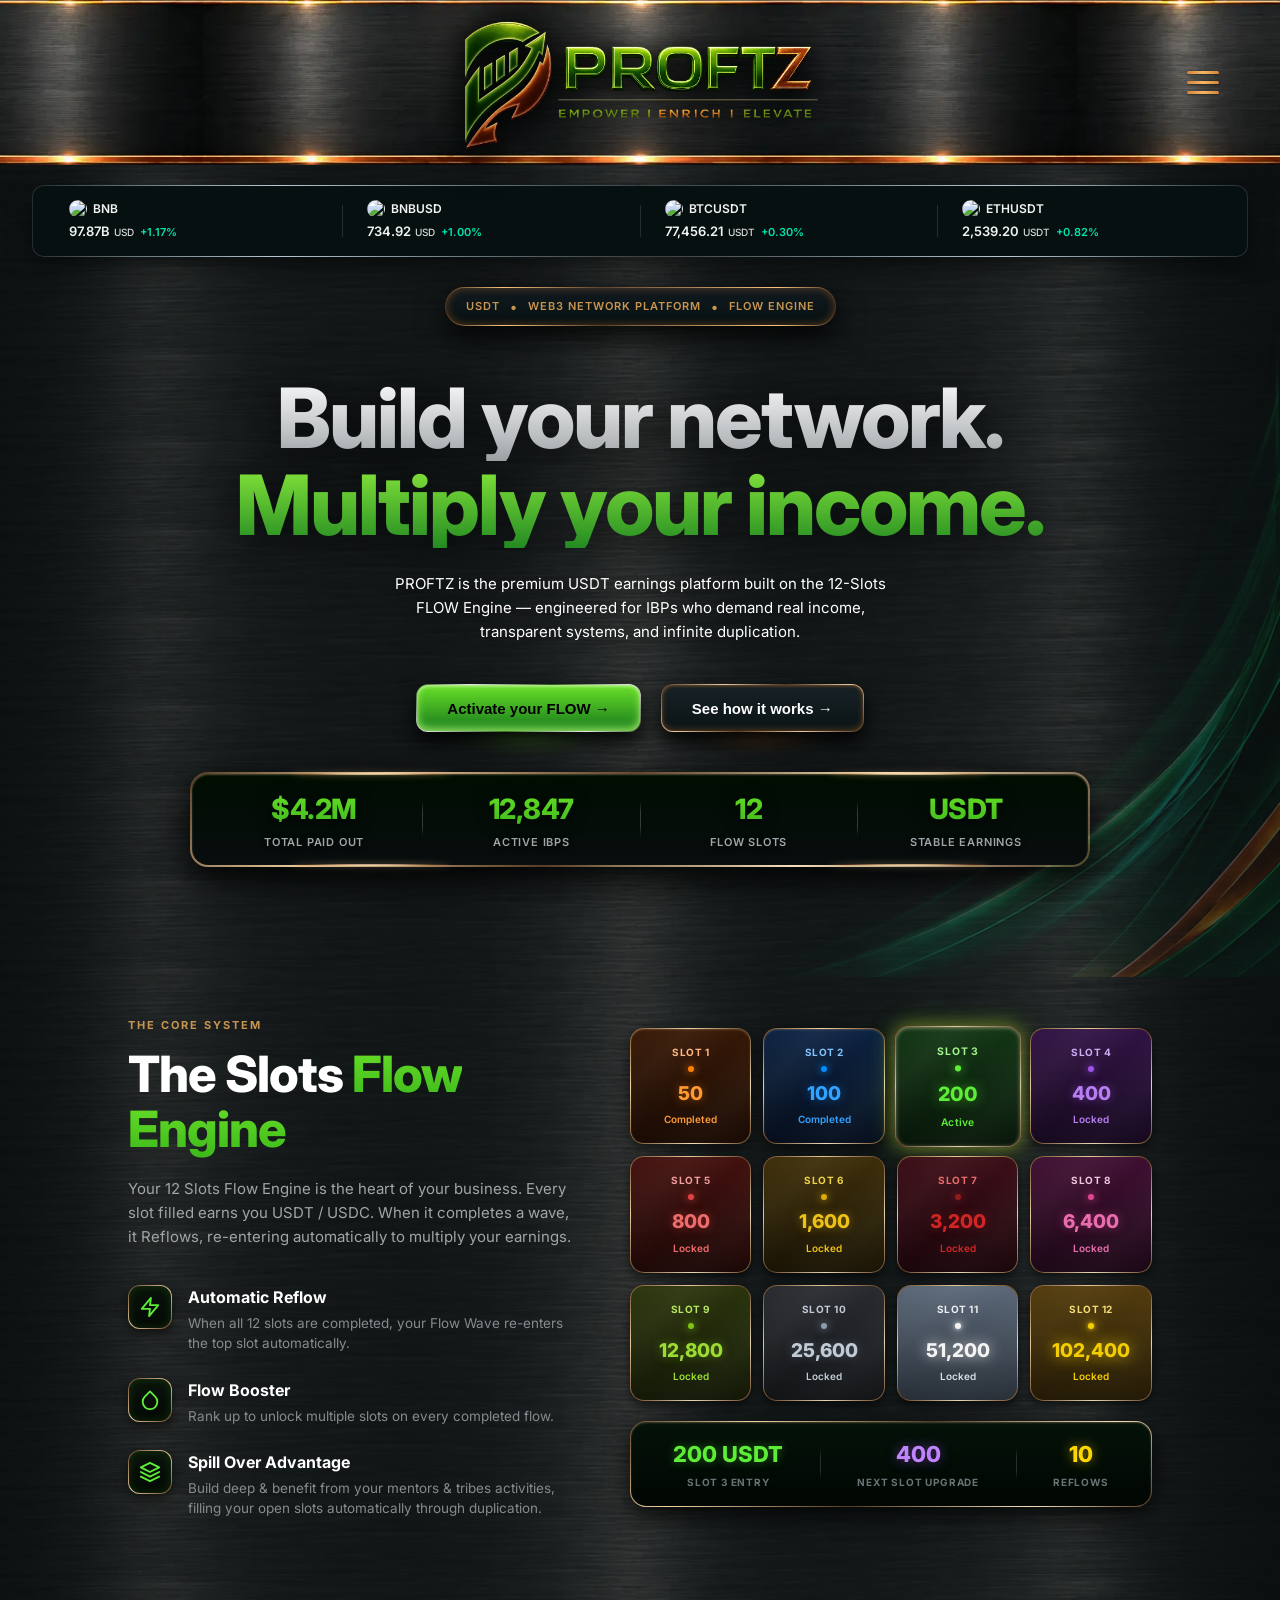
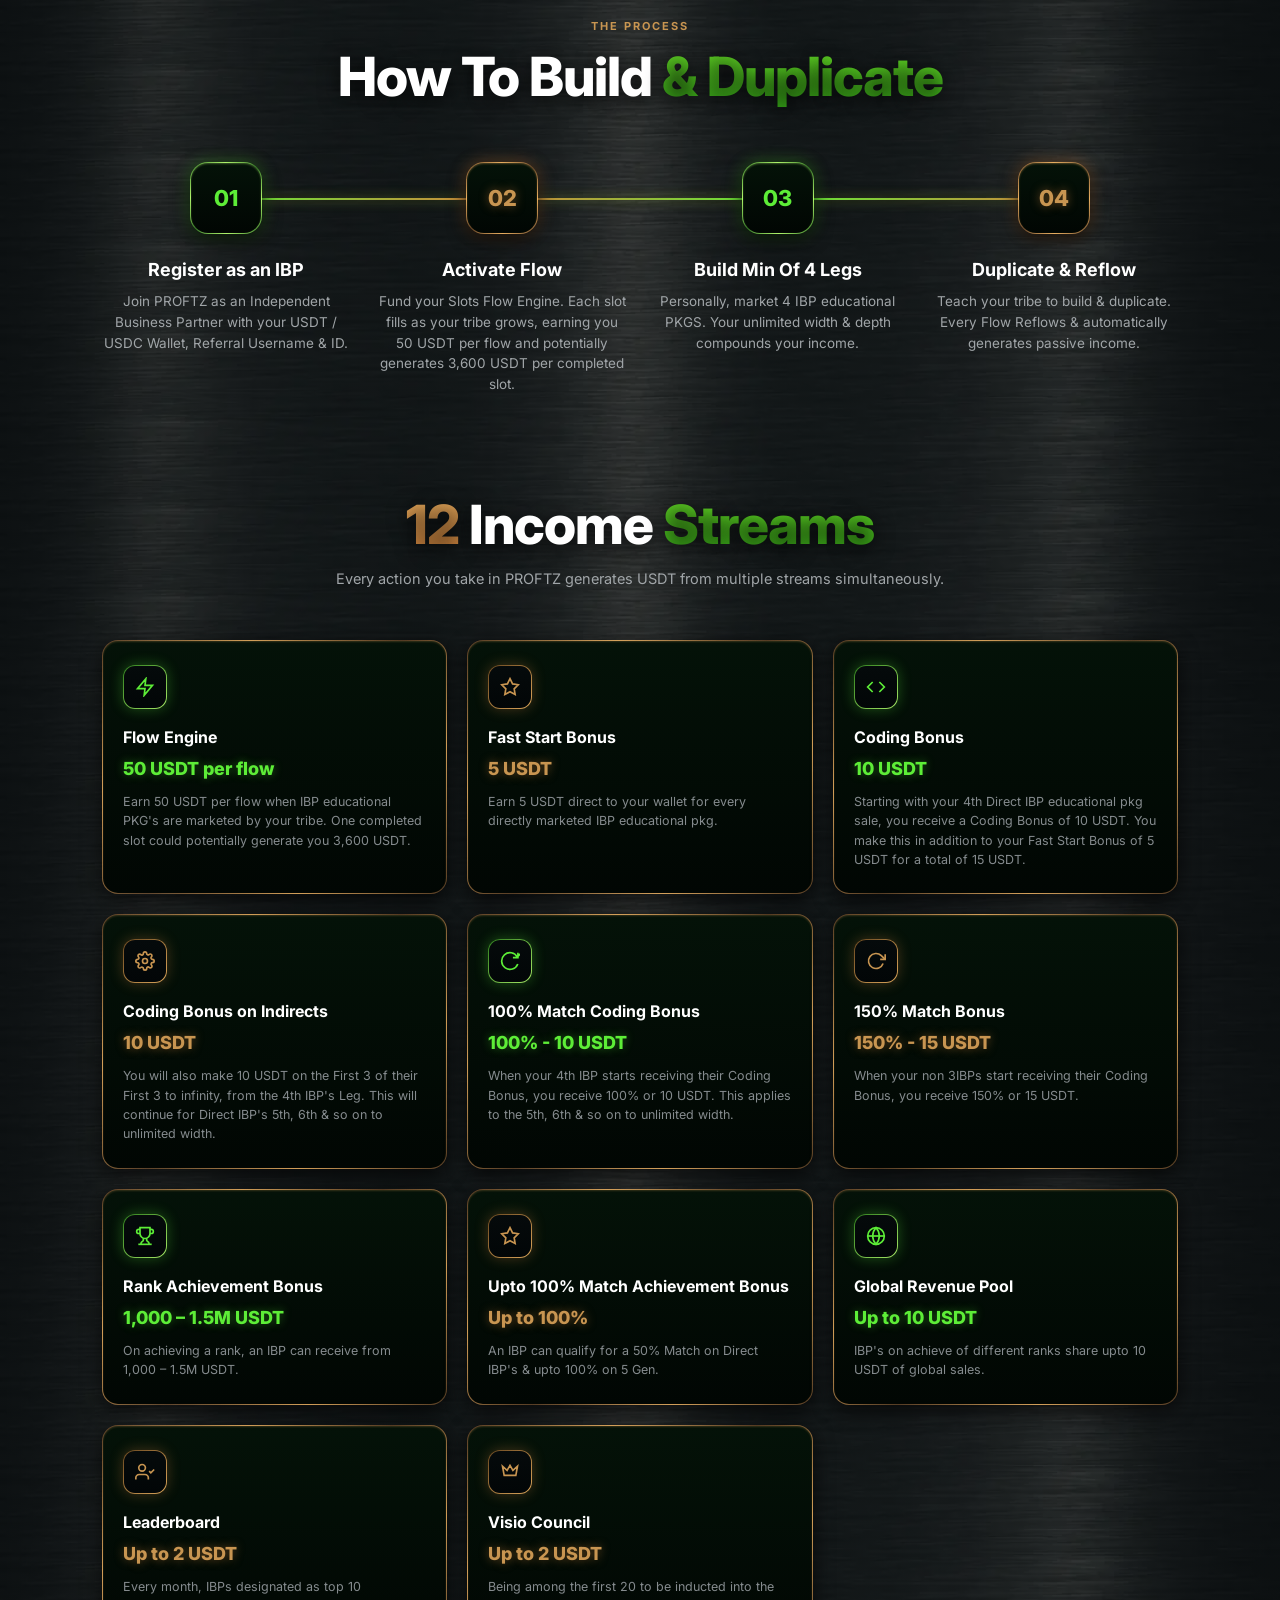
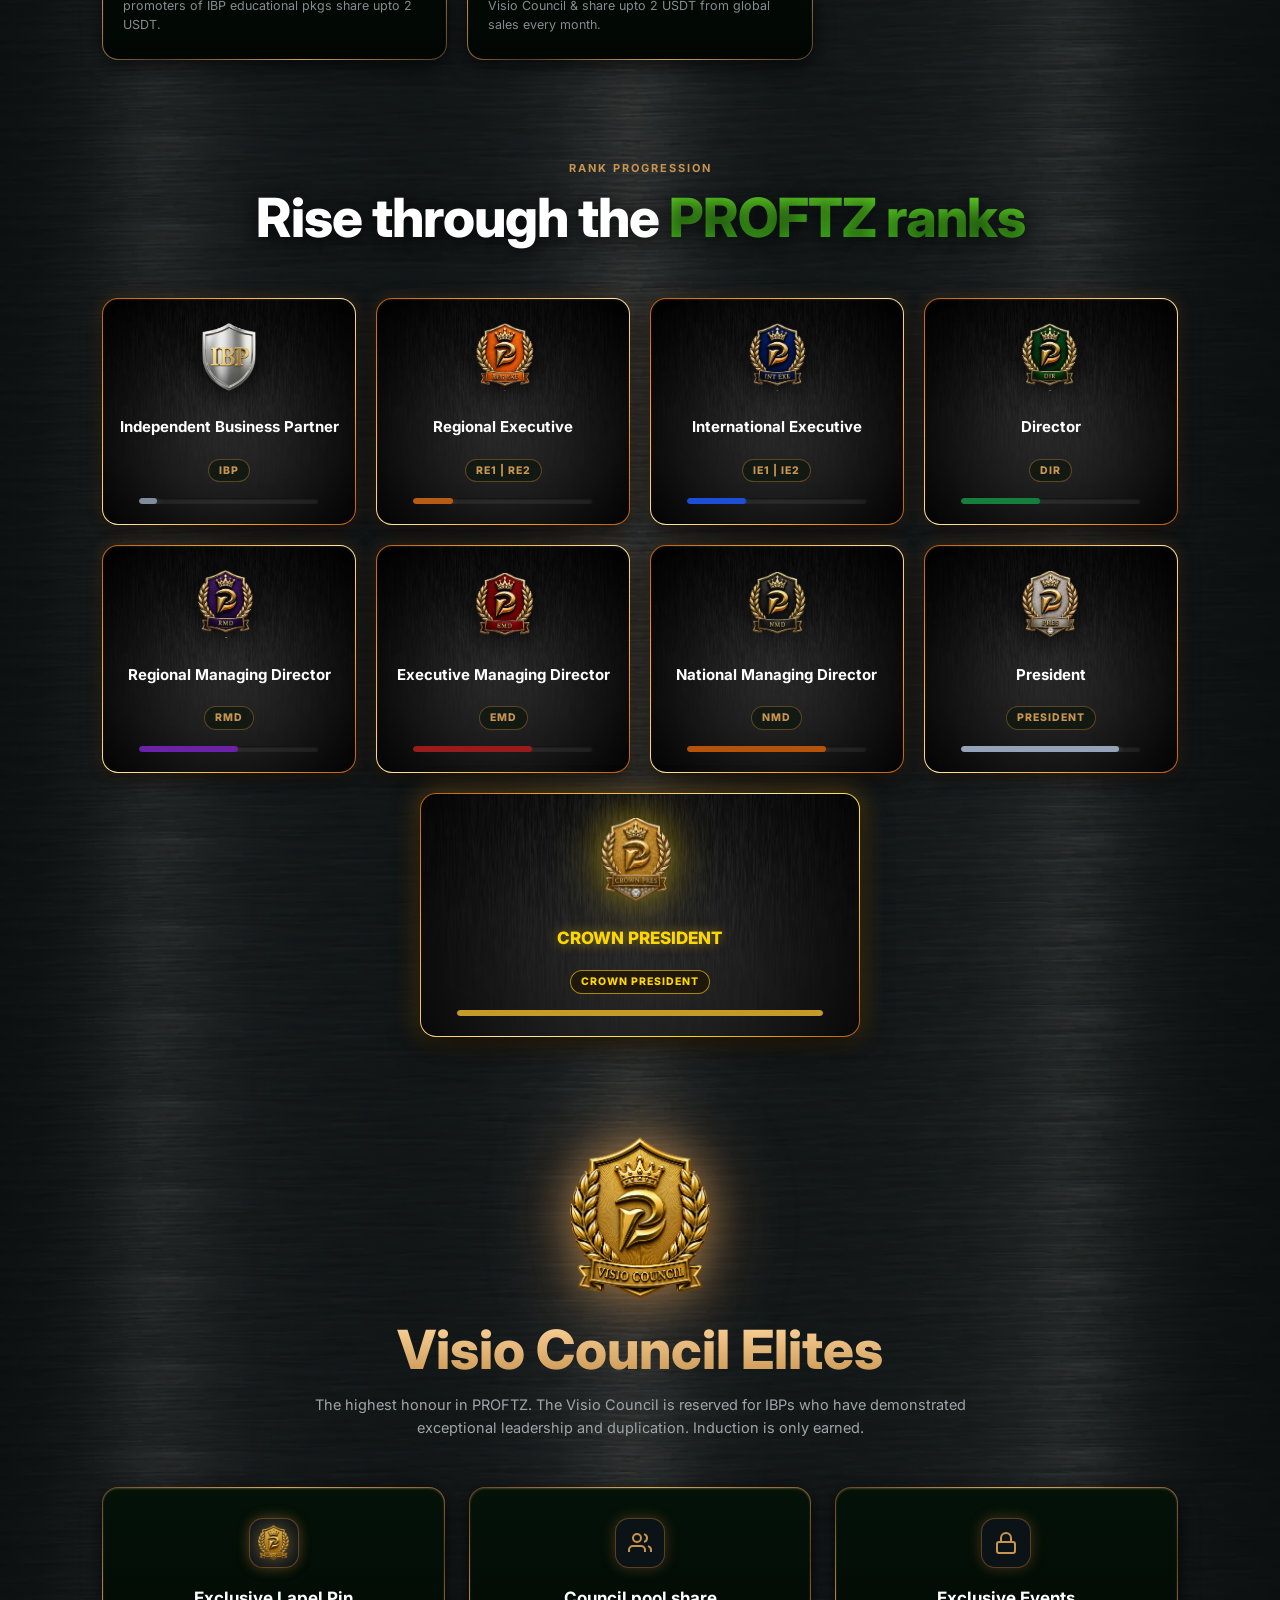
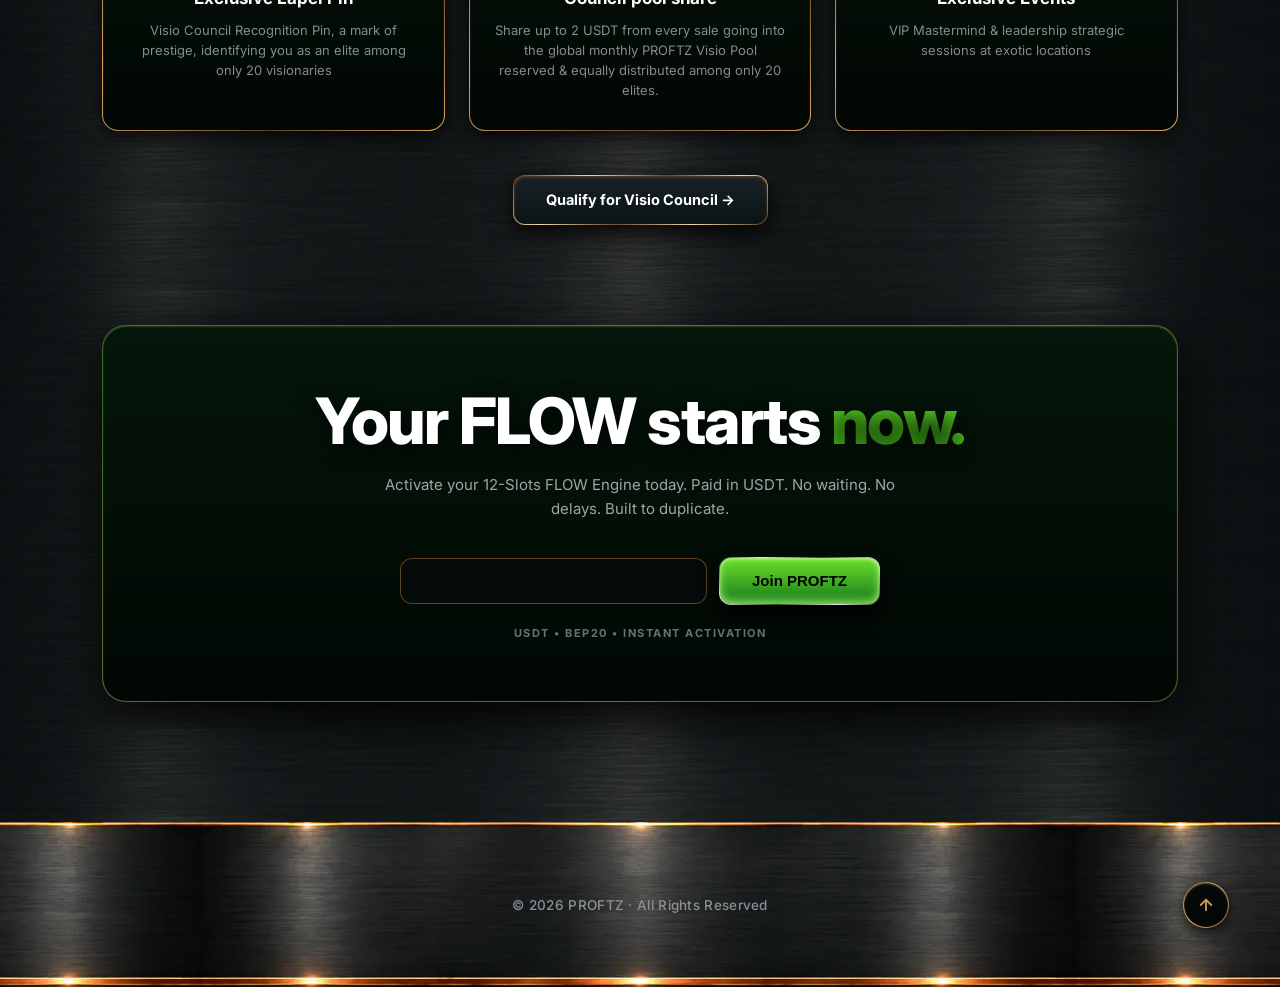
==== commit 83454271: "Fix mobile menu layout, overflow issues, and button widths" ====
--- a/index.html
+++ b/index.html
@@ -20,7 +20,7 @@
                 </a>
             </div>
             <div class="header-right">
-                <button class="menu-btn" aria-label="Toggle Navigation Menu">
+                <button class="menu-btn" id="menuBtn" aria-label="Toggle Navigation Menu">
                     <span></span>
                     <span></span>
                     <span></span>
@@ -689,7 +689,106 @@
         </div>
     </section>
 
+    <!-- Mobile Menu -->
+    <nav class="mobile-menu" id="mobileMenu" aria-hidden="true">
+        <div class="mobile-menu-inner">
+            <header class="main-header" role="banner" style="position: sticky; top: 0; z-index: 30;">
+                <div class="header-inner">
+                    <div class="header-left"></div>
+                    <div class="header-center">
+                        <img src="public/lo.webp" alt="Proftz Logo" class="logo">
+                    </div>
+                    <div class="header-right">
+                        <button class="close-menu-btn" id="closeMenuBtn" aria-label="Close Menu">
+                            <svg width="32" height="32" viewBox="0 0 24 24" fill="none" stroke="#d3833b" stroke-width="2" stroke-linecap="round" stroke-linejoin="round"><line x1="18" y1="6" x2="6" y2="18"></line><line x1="6" y1="6" x2="18" y2="18"></line></svg>
+                        </button>
+                    </div>
+                </div>
+            </header>
+            <div class="mobile-menu-divider"></div>
+            <div class="mobile-nav-list">
+                <a href="#process" class="mobile-nav-card">
+                    <div class="nav-card-icon">
+                        <svg width="20" height="20" viewBox="0 0 24 24" fill="none" stroke="#6ae028" stroke-width="2" stroke-linecap="round" stroke-linejoin="round"><polygon points="13 2 3 14 12 14 11 22 21 10 12 10 13 2"></polygon></svg>
+                    </div>
+                    <span class="nav-card-text">FLOW Engine</span>
+                    <div class="nav-card-arrow">
+                        <svg width="18" height="18" viewBox="0 0 24 24" fill="none" stroke="#888" stroke-width="2" stroke-linecap="round" stroke-linejoin="round"><polyline points="9 18 15 12 9 6"></polyline></svg>
+                    </div>
+                </a>
+
+                <a href="#income-streams" class="mobile-nav-card">
+                    <div class="nav-card-icon">
+                        <svg width="20" height="20" viewBox="0 0 24 24" fill="none" stroke="#6ae028" stroke-width="2" stroke-linecap="round" stroke-linejoin="round"><line x1="12" y1="1" x2="12" y2="23"></line><path d="M17 5H9.5a3.5 3.5 0 0 0 0 7h5a3.5 3.5 0 0 1 0 7H6"></path></svg>
+                    </div>
+                    <span class="nav-card-text">Earnings</span>
+                    <div class="nav-card-arrow">
+                        <svg width="18" height="18" viewBox="0 0 24 24" fill="none" stroke="#888" stroke-width="2" stroke-linecap="round" stroke-linejoin="round"><polyline points="9 18 15 12 9 6"></polyline></svg>
+                    </div>
+                </a>
+
+                <a href="#rank-progression" class="mobile-nav-card">
+                    <div class="nav-card-icon">
+                        <svg width="20" height="20" viewBox="0 0 24 24" fill="none" stroke="#6ae028" stroke-width="2" stroke-linecap="round" stroke-linejoin="round"><polygon points="12 2 15.09 8.26 22 9.27 17 14.14 18.18 21.02 12 17.77 5.82 21.02 7 14.14 2 9.27 8.91 8.26 12 2"></polygon></svg>
+                    </div>
+                    <span class="nav-card-text">Ranks</span>
+                    <div class="nav-card-arrow">
+                        <svg width="18" height="18" viewBox="0 0 24 24" fill="none" stroke="#888" stroke-width="2" stroke-linecap="round" stroke-linejoin="round"><polyline points="9 18 15 12 9 6"></polyline></svg>
+                    </div>
+                </a>
+
+                <a href="#visio-council" class="mobile-nav-card">
+                    <div class="nav-card-icon">
+                        <svg width="20" height="20" viewBox="0 0 24 24" fill="none" stroke="#6ae028" stroke-width="2" stroke-linecap="round" stroke-linejoin="round"><path d="M3 9l9-7 9 7v11a2 2 0 0 1-2 2H5a2 2 0 0 1-2-2z"></path><polyline points="9 22 9 12 15 12 15 22"></polyline></svg>
+                    </div>
+                    <span class="nav-card-text">Visio Council</span>
+                    <div class="nav-card-arrow">
+                        <svg width="18" height="18" viewBox="0 0 24 24" fill="none" stroke="#888" stroke-width="2" stroke-linecap="round" stroke-linejoin="round"><polyline points="9 18 15 12 9 6"></polyline></svg>
+                    </div>
+                </a>
+            </div>
+
+            <div class="mobile-menu-footer">
+                <a href="login.html" class="nav-btn-join">
+                    Join Now 
+                    <svg width="18" height="18" viewBox="0 0 24 24" fill="none" stroke="#000" stroke-width="2.5" stroke-linecap="round" stroke-linejoin="round"><line x1="5" y1="12" x2="19" y2="12"></line><polyline points="12 5 19 12 12 19"></polyline></svg>
+                </a>
+                <a href="login.html" class="nav-btn-login">
+                    Already an IBP ! Log in
+                    <svg width="18" height="18" viewBox="0 0 24 24" fill="none" stroke="#6ae028" stroke-width="2" stroke-linecap="round" stroke-linejoin="round"><path d="M15 3h4a2 2 0 0 1 2 2v14a2 2 0 0 1-2 2h-4"></path><polyline points="10 17 15 12 10 7"></polyline><line x1="15" y1="12" x2="3" y2="12"></line></svg>
+                </a>
+                <div class="nav-footer-text">
+                    Takes about 2 minutes &bull; USDT or USDC
+                </div>
+            </div>
+        </div>
+    </nav>
+
     <script>
+        // Mobile Menu Toggle
+        const menuBtn = document.getElementById('menuBtn');
+        const closeMenuBtn = document.getElementById('closeMenuBtn');
+        const mobileMenu = document.getElementById('mobileMenu');
+        const mobileNavLinks = document.querySelectorAll('.mobile-nav-card, .nav-btn-join, .nav-btn-login');
+
+        function openMenu() {
+            mobileMenu.classList.add('active');
+            mobileMenu.setAttribute('aria-hidden', 'false');
+            document.body.style.overflow = 'hidden'; // Prevent scrolling
+        }
+
+        function closeMenu() {
+            mobileMenu.classList.remove('active');
+            mobileMenu.setAttribute('aria-hidden', 'true');
+            document.body.style.overflow = '';
+        }
+
+        if(menuBtn) menuBtn.addEventListener('click', openMenu);
+        if(closeMenuBtn) closeMenuBtn.addEventListener('click', closeMenu);
+        mobileNavLinks.forEach(link => {
+            link.addEventListener('click', closeMenu);
+        });
+
         const slotData = {
             1: { entry: '50', colorClass: 'orange', name: 'SLOT 1' },
             2: { entry: '100', colorClass: 'blue', name: 'SLOT 2' },
--- a/style.css
+++ b/style.css
@@ -16,6 +16,7 @@
     scroll-behavior: smooth;
     -webkit-text-size-adjust: 100%;
     text-size-adjust: 100%;
+    overflow-x: hidden;
 }
 
 body {
@@ -122,12 +123,12 @@
     border: 1px solid transparent;
     background: linear-gradient(#071011, #071011) padding-box,
                 linear-gradient(90deg, rgba(90, 107, 114, 0.3) 0%, rgba(200, 220, 230, 0.9) 20%, rgba(90, 107, 114, 0.3) 50%, rgba(200, 220, 230, 0.9) 80%, rgba(90, 107, 114, 0.3) 100%) border-box;
-    padding: 8px 16px;
+    padding: 10px 12px;
     margin: 20px auto;
     width: 95%;
     max-width: 1400px;
     border-radius: 12px;
-    box-shadow: none;
+    box-shadow: 0 8px 25px rgba(0, 0, 0, 0.5);
     overflow-x: auto;
     white-space: nowrap;
     -webkit-overflow-scrolling: touch;
@@ -143,16 +144,22 @@
     display: flex;
     flex-direction: column;
     align-items: flex-start;
+    justify-content: center;
     gap: 4px;
-    flex: 1;
-    padding: 0 16px;
-    min-width: max-content;
+    flex: 1 1 0px;
+    padding: 4px 24px;
+    border-radius: 8px;
+    transition: background 0.25s ease;
+}
+
+.ticker-item:hover {
+    background: rgba(255, 255, 255, 0.04);
 }
 
 .ticker-divider {
     width: 1px;
-    height: 36px;
-    background: #30383A;
+    height: 32px;
+    background: rgba(255, 255, 255, 0.12);
     flex-shrink: 0;
 }
 
@@ -675,7 +682,7 @@
 /* Tablets (768px - 1024px) */
 @media (max-width: 1024px) {
     .crypto-ticker { padding: 8px 12px; }
-    .ticker-item { padding: 0 10px; gap: 4px; min-width: 140px; }
+    .ticker-item { flex: 1 1 0px; padding: 2px 14px; gap: 3px; }
     .hero-banner { padding: 10px 16px 60px 16px; }
     .hero-globe { width: 640px; max-width: 90vw; left: -4%; opacity: 0.55; top: 42%; }
     .market-candles-wrapper { 
@@ -715,14 +722,14 @@
     }
     
     .crypto-ticker { 
-        padding: 6px 8px; 
+        padding: 8px 6px; 
         width: 100%; 
         border-radius: 0; 
         border-left: none; 
         border-right: none;
         margin: 12px 0 20px 0;
     }
-    .ticker-item { padding: 0 10px; gap: 2px; min-width: 115px; }
+    .ticker-item { flex: 0 0 auto; padding: 0 12px; gap: 2px; min-width: 125px; }
     .ticker-top { font-size: 11px; gap: 4px; }
     .crypto-icon { width: 15px; height: 15px; }
     .crypto-price { font-size: 11px; }
@@ -755,6 +762,10 @@
         max-width: 320px; 
         margin: 0 auto 30px auto; 
         gap: 12px;
+    }
+    .hero-actions a {
+        width: 100%;
+        display: block;
     }
     .btn-primary, .btn-secondary { 
         width: 100%; 
@@ -844,7 +855,7 @@
     flex-direction: column;
     align-items: center;
     width: 100%;
-    max-width: 680px;
+    max-width: 880px;
     z-index: 2;
 }
 
@@ -894,7 +905,7 @@
     color: #a0a5a8;
     line-height: 1.55;
     margin-bottom: 28px;
-    max-width: 580px;
+    max-width: 760px;
 }
 
 /* 4-Step Tracker Row */
@@ -903,7 +914,7 @@
     justify-content: space-between;
     align-items: flex-start;
     width: 100%;
-    max-width: 560px;
+    max-width: 680px;
     position: relative;
 }
 
@@ -964,12 +975,12 @@
 .login-card {
     position: relative;
     width: 100%;
-    max-width: 620px;
+    max-width: 860px;
     background: linear-gradient(180deg, #041208 0%, #010603 100%) padding-box,
                 linear-gradient(135deg, rgba(210, 121, 49, 0.3) 0%, rgba(255, 220, 170, 0.9) 20%, rgba(210, 121, 49, 0.35) 45%, rgba(255, 235, 195, 0.95) 70%, rgba(210, 121, 49, 0.3) 100%) border-box;
     border: 2px solid transparent;
     border-radius: 20px;
-    padding: 36px 32px;
+    padding: 38px 40px;
     box-shadow: 0 16px 45px rgba(0, 0, 0, 0.95), inset 0 1px 2px rgba(255, 220, 170, 0.3);
     z-index: 2;
 }
@@ -1323,17 +1334,30 @@
     margin: 0;
 }
 
-.signin-instead-link {
-    color: #c89551;
-    font-size: 13px;
-    font-weight: 600;
+.btn-copper-stroke, .signin-instead-link, .step-link-right {
+    display: inline-flex;
+    align-items: center;
+    gap: 6px;
+    padding: 6px 14px;
+    background: linear-gradient(180deg, rgba(20, 14, 10, 0.6) 0%, rgba(10, 7, 5, 0.8) 100%);
+    border: 1px solid rgba(210, 121, 49, 0.7);
+    border-radius: 20px;
+    color: #e2a868;
+    font-size: 12px;
+    font-weight: 700;
+    letter-spacing: 0.3px;
     text-decoration: none;
-    transition: color 0.2s ease;
-}
-
-.signin-instead-link:hover {
-    color: #5ded37;
-    text-decoration: underline;
+    box-shadow: 0 2px 8px rgba(0, 0, 0, 0.4), inset 0 1px 1px rgba(255, 200, 140, 0.15);
+    transition: all 0.25s ease;
+}
+
+.btn-copper-stroke:hover, .signin-instead-link:hover, .step-link-right:hover {
+    background: linear-gradient(180deg, rgba(35, 22, 12, 0.85) 0%, rgba(20, 12, 6, 0.95) 100%);
+    border-color: #f3b664;
+    color: #ffffff;
+    box-shadow: 0 0 14px rgba(211, 131, 59, 0.45), inset 0 1px 2px rgba(255, 220, 160, 0.3);
+    transform: translateY(-1px);
+    text-decoration: none;
 }
 
 .form-label-caps {
@@ -1768,6 +1792,19 @@
     align-items: center;
     justify-content: center;
     margin-bottom: 16px;
+}
+
+.register-success-icon {
+    width: 52px;
+    height: 52px;
+    border-radius: 50%;
+    background: rgba(140, 230, 44, 0.08);
+    border: 1.5px solid rgba(140, 230, 44, 0.35);
+    display: flex;
+    align-items: center;
+    justify-content: center;
+    margin-bottom: 18px;
+    box-shadow: 0 0 16px rgba(140, 230, 44, 0.2);
 }
 
 .approve-card-title {
@@ -2015,18 +2052,189 @@
     box-shadow: 0 0 22px rgba(140, 230, 44, 0.55);
 }
 
-/* Responsive Package & Wallet Grids */
+/* Copper Stroke Shine Action Button */
+.btn-copper-shine-action {
+    position: relative;
+    padding: 14px 24px;
+    background: linear-gradient(180deg, #18100a 0%, #0d0805 100%) padding-box,
+                linear-gradient(135deg, #d3833b 0%, #f7c98b 25%, #8a4819 50%, #f3b664 75%, #d3833b 100%) border-box;
+    border: 2px solid transparent;
+    border-radius: 12px;
+    color: #f7c98b;
+    font-size: 15px;
+    font-weight: 800;
+    cursor: pointer;
+    box-shadow: 0 6px 20px rgba(0, 0, 0, 0.8), 0 0 16px rgba(211, 131, 59, 0.35);
+    overflow: hidden;
+    transition: all 0.3s ease;
+    display: inline-flex;
+    align-items: center;
+    justify-content: center;
+    gap: 8px;
+}
+
+.btn-copper-shine-action::after {
+    content: '';
+    position: absolute;
+    top: -50%;
+    left: -75%;
+    width: 50%;
+    height: 200%;
+    background: linear-gradient(90deg, transparent 0%, rgba(255, 235, 195, 0.5) 50%, transparent 100%);
+    transform: rotate(25deg);
+    animation: copperShineSweep 3.5s ease-in-out infinite;
+    pointer-events: none;
+}
+
+@keyframes copperShineSweep {
+    0% { left: -75%; }
+    30%, 100% { left: 125%; }
+}
+
+.btn-copper-shine-action:hover {
+    transform: translateY(-2px);
+    color: #ffffff;
+    box-shadow: 0 10px 28px rgba(0, 0, 0, 0.95), 0 0 25px rgba(243, 182, 100, 0.65);
+    background: linear-gradient(180deg, #26180f 0%, #150d07 100%) padding-box,
+                linear-gradient(135deg, #f3b664 0%, #ffffff 30%, #d3833b 70%, #f3b664 100%) border-box;
+}
+
+/* Responsive Package, Form Grids & Login Components */
+@media (max-width: 900px) {
+    .login-card {
+        padding: 30px 24px;
+    }
+    .connect-main-title {
+        font-size: clamp(26px, 5vw, 36px);
+    }
+}
+
 @media (max-width: 600px) {
+    .login-container {
+        padding: 15px 12px 60px 12px;
+    }
+    .login-card {
+        padding: 22px 14px;
+        border-radius: 16px;
+    }
+    .connect-register-section {
+        margin-bottom: 24px;
+    }
+    .connect-header-row {
+        flex-wrap: wrap;
+        gap: 8px;
+    }
+    .connect-main-title {
+        font-size: 26px;
+    }
+    .copper-accent-bar {
+        width: 55px;
+        height: 3px;
+    }
+    .connect-subtitle {
+        font-size: 14px;
+    }
+    .connect-desc {
+        font-size: 12.5px;
+        margin-bottom: 20px;
+    }
+    .step-tracker-row {
+        gap: 4px;
+    }
+    .step-circle {
+        width: 38px;
+        height: 38px;
+        font-size: 14px;
+    }
+    .step-title {
+        font-size: 10.5px;
+    }
+    .step-top-header {
+        flex-direction: column;
+        align-items: flex-start;
+        gap: 10px;
+    }
+    .step-main-heading {
+        font-size: 18px;
+    }
     .package-grid, .form-two-col-grid {
         grid-template-columns: 1fr;
+        gap: 12px;
     }
     .wallet-action-row {
         grid-template-columns: 1fr;
+        gap: 12px;
+    }
+    .token-selector-row {
+        gap: 10px;
+    }
+    .token-btn {
+        padding: 12px 14px;
+        font-size: 13.5px;
     }
     .ibp-details-divider {
         flex-direction: column;
         gap: 6px;
         text-align: center;
+        margin: 24px 0 18px 0;
+    }
+    .active-network-card {
+        padding: 10px 14px;
+        flex-wrap: wrap;
+        gap: 10px;
+    }
+    .balance-info-card {
+        padding: 10px 14px;
+    }
+    .bal-val {
+        font-size: 13px;
+    }
+    .bal-divider {
+        margin: 0 8px;
+    }
+    .approve-contract-box {
+        padding: 24px 14px;
+        margin-bottom: 18px;
+    }
+    .approve-card-title {
+        font-size: 16px;
+    }
+    .approve-card-desc {
+        font-size: 12px;
+    }
+    .btn-copper-shine-action, .btn-step-back, .btn-step-back-green, .btn-step-next-green {
+        padding: 12px 14px;
+        font-size: 14px;
+    }
+}
+
+@media (max-width: 380px) {
+    .login-card {
+        padding: 16px 10px;
+    }
+    .step-circle {
+        width: 34px;
+        height: 34px;
+        font-size: 13px;
+    }
+    .step-title {
+        font-size: 9px;
+    }
+    .connect-main-title {
+        font-size: 22px;
+    }
+    .btn-copper-shine-action, .btn-step-back, .btn-step-back-green {
+        padding: 11px 10px;
+        font-size: 13px;
+    }
+    .phone-code-select {
+        width: 75px;
+        padding: 12px 8px;
+        font-size: 13px;
+    }
+    .phone-number-input {
+        padding: 12px 10px;
+        font-size: 13px;
     }
 }
 
@@ -2217,47 +2425,24 @@
 }
 
 /* ==========================================================================
-   LOCKED SLOT INACTIVE STYLING (DULL MUTED BACKGROUND)
+   LOCKED SLOT STYLING (PRESERVES SOLID BACKGROUND COLORS)
    ========================================================================== */
 .slot-card.locked {
-    background: linear-gradient(180deg, #05080a 0%, #020405 100%) padding-box,
-                linear-gradient(135deg, rgba(210, 121, 49, 0.18) 0%, rgba(255, 220, 170, 0.4) 25%, rgba(210, 121, 49, 0.18) 50%, rgba(255, 220, 170, 0.4) 75%, rgba(210, 121, 49, 0.18) 100%) border-box !important;
-    box-shadow: 0 4px 10px rgba(0, 0, 0, 0.6) !important;
-    opacity: 0.55 !important;
-    filter: grayscale(0.6);
+    box-shadow: 0 4px 10px rgba(0, 0, 0, 0.6);
+    opacity: 0.95;
 }
 
 .slot-card.locked:hover {
-    opacity: 0.85 !important;
-    filter: grayscale(0.2);
-}
-
-.slot-card.locked .slot-header {
-    color: #61676a !important;
-}
-
-.slot-card.locked .slot-status-dot {
-    background: #23282b !important;
-    box-shadow: none !important;
-}
-
-.slot-card.locked .slot-value {
-    color: #4b5154 !important;
-    text-shadow: none !important;
-}
-
-.slot-card.locked .slot-status-text {
-    color: #3f4447 !important;
-    font-weight: 500 !important;
+    opacity: 1;
 }
 
 /* ==========================================================================
-   INDIVIDUAL SLOTS COLOR TINTED BACKGROUNDS & COPPER STROKES
+   INDIVIDUAL SLOTS SOLID COLOR BACKGROUNDS & COPPER STROKES
    ========================================================================== */
 
-/* Slot 1: ORANGE TINT */
+/* Slot 1: ORANGE SOLID BACKGROUND */
 .slot-card.slot-1 {
-    background: linear-gradient(180deg, rgba(40, 16, 3, 0.88) 0%, rgba(16, 6, 1, 0.95) 100%) padding-box,
+    background: linear-gradient(180deg, rgba(50, 20, 4, 0.92) 0%, rgba(22, 8, 2, 0.96) 100%) padding-box,
                 linear-gradient(135deg, rgba(210, 121, 49, 0.45) 0%, rgba(255, 220, 170, 0.95) 25%, rgba(210, 121, 49, 0.45) 50%, rgba(255, 235, 195, 0.95) 75%, rgba(210, 121, 49, 0.45) 100%) border-box !important;
 }
 .slot-card.slot-1 .slot-header { color: #ffb880; }
@@ -2265,9 +2450,9 @@
 .slot-card.slot-1 .slot-value { color: #ff9933; text-shadow: 0 0 10px rgba(255, 128, 0, 0.5); }
 .slot-card.slot-1 .slot-status-text { color: #ff9933; }
 
-/* Slot 2: BLUE TINT */
+/* Slot 2: BLUE SOLID BACKGROUND */
 .slot-card.slot-2 {
-    background: linear-gradient(180deg, rgba(4, 25, 52, 0.88) 0%, rgba(1, 9, 20, 0.95) 100%) padding-box,
+    background: linear-gradient(180deg, rgba(5, 32, 68, 0.92) 0%, rgba(2, 12, 28, 0.96) 100%) padding-box,
                 linear-gradient(135deg, rgba(210, 121, 49, 0.45) 0%, rgba(255, 220, 170, 0.95) 25%, rgba(210, 121, 49, 0.45) 50%, rgba(255, 235, 195, 0.95) 75%, rgba(210, 121, 49, 0.45) 100%) border-box !important;
 }
 .slot-card.slot-2 .slot-header { color: #80c4ff; }
@@ -2275,19 +2460,19 @@
 .slot-card.slot-2 .slot-value { color: #33a3ff; text-shadow: 0 0 10px rgba(0, 140, 255, 0.5); }
 .slot-card.slot-2 .slot-status-text { color: #33a3ff; }
 
-/* Slot 3: GREEN TINT */
+/* Slot 3: GREEN SOLID BACKGROUND */
 .slot-card.slot-3 {
-    background: linear-gradient(180deg, rgba(10, 42, 16, 0.88) 0%, rgba(3, 16, 6, 0.95) 100%) padding-box,
+    background: linear-gradient(180deg, rgba(12, 52, 20, 0.92) 0%, rgba(4, 20, 8, 0.96) 100%) padding-box,
                 linear-gradient(135deg, rgba(210, 121, 49, 0.45) 0%, rgba(255, 220, 170, 0.95) 25%, rgba(210, 121, 49, 0.45) 50%, rgba(255, 235, 195, 0.95) 75%, rgba(210, 121, 49, 0.45) 100%) border-box !important;
 }
 .slot-card.slot-3 .slot-header { color: #a4f58c; }
 .slot-card.slot-3 .slot-status-dot { background: #5ded37; box-shadow: 0 0 10px #5ded37; }
 .slot-card.slot-3 .slot-value { color: #5ded37; text-shadow: 0 0 12px rgba(93, 237, 55, 0.6); }
-.slot-card.slot-3 .slot-status-text { color: #5ded37; font-weight: 700; }
-
-/* Slot 4: PURPLE TINT */
+.slot-card.slot-3 .slot-status-text { color: #5ded37; }
+
+/* Slot 4: PURPLE SOLID BACKGROUND */
 .slot-card.slot-4 {
-    background: linear-gradient(180deg, rgba(32, 10, 52, 0.88) 0%, rgba(12, 3, 22, 0.95) 100%) padding-box,
+    background: linear-gradient(180deg, rgba(45, 14, 72, 0.92) 0%, rgba(18, 5, 30, 0.96) 100%) padding-box,
                 linear-gradient(135deg, rgba(210, 121, 49, 0.45) 0%, rgba(255, 220, 170, 0.95) 25%, rgba(210, 121, 49, 0.45) 50%, rgba(255, 235, 195, 0.95) 75%, rgba(210, 121, 49, 0.45) 100%) border-box !important;
 }
 .slot-card.slot-4 .slot-header { color: #d8b4fe; }
@@ -2295,9 +2480,9 @@
 .slot-card.slot-4 .slot-value { color: #c084fc; text-shadow: 0 0 10px rgba(168, 85, 247, 0.5); }
 .slot-card.slot-4 .slot-status-text { color: #c084fc; }
 
-/* Slot 5: RED TINT */
+/* Slot 5: RED SOLID BACKGROUND */
 .slot-card.slot-5 {
-    background: linear-gradient(180deg, rgba(48, 10, 10, 0.88) 0%, rgba(18, 3, 3, 0.95) 100%) padding-box,
+    background: linear-gradient(180deg, rgba(65, 12, 12, 0.92) 0%, rgba(25, 4, 4, 0.96) 100%) padding-box,
                 linear-gradient(135deg, rgba(210, 121, 49, 0.45) 0%, rgba(255, 220, 170, 0.95) 25%, rgba(210, 121, 49, 0.45) 50%, rgba(255, 235, 195, 0.95) 75%, rgba(210, 121, 49, 0.45) 100%) border-box !important;
 }
 .slot-card.slot-5 .slot-header { color: #fca5a5; }
@@ -2305,9 +2490,9 @@
 .slot-card.slot-5 .slot-value { color: #f87171; text-shadow: 0 0 10px rgba(239, 68, 68, 0.5); }
 .slot-card.slot-5 .slot-status-text { color: #f87171; }
 
-/* Slot 6: YELLOW TINT */
+/* Slot 6: YELLOW SOLID BACKGROUND */
 .slot-card.slot-6 {
-    background: linear-gradient(180deg, rgba(45, 34, 8, 0.88) 0%, rgba(18, 14, 3, 0.95) 100%) padding-box,
+    background: linear-gradient(180deg, rgba(60, 46, 8, 0.92) 0%, rgba(24, 18, 3, 0.96) 100%) padding-box,
                 linear-gradient(135deg, rgba(210, 121, 49, 0.45) 0%, rgba(255, 220, 170, 0.95) 25%, rgba(210, 121, 49, 0.45) 50%, rgba(255, 235, 195, 0.95) 75%, rgba(210, 121, 49, 0.45) 100%) border-box !important;
 }
 .slot-card.slot-6 .slot-header { color: #fde047; }
@@ -2315,19 +2500,19 @@
 .slot-card.slot-6 .slot-value { color: #facc15; text-shadow: 0 0 10px rgba(234, 179, 8, 0.5); }
 .slot-card.slot-6 .slot-status-text { color: #facc15; }
 
-/* Slot 7: MAROON TINT */
+/* Slot 7: MAROON SOLID BACKGROUND */
 .slot-card.slot-7 {
-    background: linear-gradient(180deg, rgba(42, 8, 18, 0.88) 0%, rgba(18, 3, 8, 0.95) 100%) padding-box,
+    background: linear-gradient(180deg, rgba(58, 8, 22, 0.92) 0%, rgba(24, 3, 9, 0.96) 100%) padding-box,
                 linear-gradient(135deg, rgba(210, 121, 49, 0.45) 0%, rgba(255, 220, 170, 0.95) 25%, rgba(210, 121, 49, 0.45) 50%, rgba(255, 235, 195, 0.95) 75%, rgba(210, 121, 49, 0.45) 100%) border-box !important;
 }
-.slot-card.slot-7 .slot-header { color: #fca5a5; }
-.slot-card.slot-7 .slot-status-dot { background: #b91c1c; box-shadow: 0 0 8px #b91c1c; }
-.slot-card.slot-7 .slot-value { color: #ef4444; text-shadow: 0 0 10px rgba(185, 28, 28, 0.5); }
-.slot-card.slot-7 .slot-status-text { color: #ef4444; }
-
-/* Slot 8: MAGENTA TINT */
+.slot-card.slot-7 .slot-header { color: #f87171; }
+.slot-card.slot-7 .slot-status-dot { background: #991b1b; box-shadow: 0 0 8px #991b1b; }
+.slot-card.slot-7 .slot-value { color: #dc2626; text-shadow: 0 0 10px rgba(153, 27, 27, 0.5); }
+.slot-card.slot-7 .slot-status-text { color: #dc2626; }
+
+/* Slot 8: MAGENTA SOLID BACKGROUND */
 .slot-card.slot-8 {
-    background: linear-gradient(180deg, rgba(45, 8, 38, 0.88) 0%, rgba(18, 3, 15, 0.95) 100%) padding-box,
+    background: linear-gradient(180deg, rgba(62, 10, 52, 0.92) 0%, rgba(25, 4, 21, 0.96) 100%) padding-box,
                 linear-gradient(135deg, rgba(210, 121, 49, 0.45) 0%, rgba(255, 220, 170, 0.95) 25%, rgba(210, 121, 49, 0.45) 50%, rgba(255, 235, 195, 0.95) 75%, rgba(210, 121, 49, 0.45) 100%) border-box !important;
 }
 .slot-card.slot-8 .slot-header { color: #fbcfe8; }
@@ -2335,9 +2520,9 @@
 .slot-card.slot-8 .slot-value { color: #f472b6; text-shadow: 0 0 10px rgba(236, 72, 153, 0.5); }
 .slot-card.slot-8 .slot-status-text { color: #f472b6; }
 
-/* Slot 9: OLIVE GREEN TINT */
+/* Slot 9: OLIVE GREEN SOLID BACKGROUND */
 .slot-card.slot-9 {
-    background: linear-gradient(180deg, rgba(28, 40, 8, 0.88) 0%, rgba(11, 16, 3, 0.95) 100%) padding-box,
+    background: linear-gradient(180deg, rgba(38, 52, 10, 0.92) 0%, rgba(15, 21, 4, 0.96) 100%) padding-box,
                 linear-gradient(135deg, rgba(210, 121, 49, 0.45) 0%, rgba(255, 220, 170, 0.95) 25%, rgba(210, 121, 49, 0.45) 50%, rgba(255, 235, 195, 0.95) 75%, rgba(210, 121, 49, 0.45) 100%) border-box !important;
 }
 .slot-card.slot-9 .slot-header { color: #bef264; }
@@ -2345,9 +2530,9 @@
 .slot-card.slot-9 .slot-value { color: #a3e635; text-shadow: 0 0 10px rgba(132, 204, 22, 0.5); }
 .slot-card.slot-9 .slot-status-text { color: #a3e635; }
 
-/* Slot 10: CHARCOAL GREY TINT */
+/* Slot 10: CHARCOAL GREY SOLID BACKGROUND */
 .slot-card.slot-10 {
-    background: linear-gradient(180deg, rgba(28, 35, 42, 0.88) 0%, rgba(11, 14, 17, 0.95) 100%) padding-box,
+    background: linear-gradient(180deg, rgba(36, 42, 50, 0.92) 0%, rgba(15, 18, 22, 0.96) 100%) padding-box,
                 linear-gradient(135deg, rgba(210, 121, 49, 0.45) 0%, rgba(255, 220, 170, 0.95) 25%, rgba(210, 121, 49, 0.45) 50%, rgba(255, 235, 195, 0.95) 75%, rgba(210, 121, 49, 0.45) 100%) border-box !important;
 }
 .slot-card.slot-10 .slot-header { color: #cbd5e1; }
@@ -2355,25 +2540,25 @@
 .slot-card.slot-10 .slot-value { color: #cbd5e1; text-shadow: 0 0 10px rgba(148, 163, 184, 0.4); }
 .slot-card.slot-10 .slot-status-text { color: #cbd5e1; }
 
-/* Slot 11: SILVER TINT */
+/* Slot 11: SILVER SOLID BACKGROUND */
 .slot-card.slot-11 {
-    background: linear-gradient(180deg, rgba(38, 46, 56, 0.88) 0%, rgba(16, 20, 25, 0.95) 100%) padding-box,
+    background: linear-gradient(180deg, rgba(95, 110, 130, 0.95) 0%, rgba(40, 48, 58, 0.98) 100%) padding-box,
                 linear-gradient(135deg, rgba(210, 121, 49, 0.45) 0%, rgba(255, 220, 170, 0.95) 25%, rgba(210, 121, 49, 0.45) 50%, rgba(255, 235, 195, 0.95) 75%, rgba(210, 121, 49, 0.45) 100%) border-box !important;
 }
-.slot-card.slot-11 .slot-header { color: #e2e8f0; }
-.slot-card.slot-11 .slot-status-dot { background: #ffffff; box-shadow: 0 0 8px #ffffff; }
-.slot-card.slot-11 .slot-value { color: #ffffff; text-shadow: 0 0 12px rgba(255, 255, 255, 0.6); }
+.slot-card.slot-11 .slot-header { color: #f8fafc; }
+.slot-card.slot-11 .slot-status-dot { background: #ffffff; box-shadow: 0 0 12px #ffffff, 0 0 4px #e2e8f0; }
+.slot-card.slot-11 .slot-value { color: #ffffff; text-shadow: 0 0 14px rgba(255, 255, 255, 0.85); }
 .slot-card.slot-11 .slot-status-text { color: #e2e8f0; }
 
-/* Slot 12: GOLD TINT */
+/* Slot 12: GOLD SOLID BACKGROUND */
 .slot-card.slot-12 {
-    background: linear-gradient(180deg, rgba(48, 35, 8, 0.88) 0%, rgba(20, 15, 3, 0.95) 100%) padding-box,
+    background: linear-gradient(180deg, rgba(85, 62, 12, 0.95) 0%, rgba(35, 25, 4, 0.98) 100%) padding-box,
                 linear-gradient(135deg, rgba(210, 121, 49, 0.45) 0%, rgba(255, 220, 170, 0.95) 25%, rgba(210, 121, 49, 0.45) 50%, rgba(255, 235, 195, 0.95) 75%, rgba(210, 121, 49, 0.45) 100%) border-box !important;
 }
-.slot-card.slot-12 .slot-header { color: #ffe066; }
-.slot-card.slot-12 .slot-status-dot { background: #ffd700; box-shadow: 0 0 10px #ffd700; }
-.slot-card.slot-12 .slot-value { color: #ffd700; text-shadow: 0 0 14px rgba(255, 215, 0, 0.7); }
-.slot-card.slot-12 .slot-status-text { color: #ffd700; font-weight: 700; }
+.slot-card.slot-12 .slot-header { color: #ffe57f; }
+.slot-card.slot-12 .slot-status-dot { background: #ffd700; box-shadow: 0 0 12px #ffd700, 0 0 4px #ffc107; }
+.slot-card.slot-12 .slot-value { color: #ffd700; text-shadow: 0 0 16px rgba(255, 215, 0, 0.85); }
+.slot-card.slot-12 .slot-status-text { color: #ffd700; }
 
 /* Bottom Summary Bar */
 .slots-summary-bar {
@@ -2400,6 +2585,16 @@
     font-weight: 800;
 }
 
+.summary-value.orange {
+    color: #ff9933;
+    text-shadow: 0 0 10px rgba(255, 128, 0, 0.5);
+}
+
+.summary-value.blue {
+    color: #33a3ff;
+    text-shadow: 0 0 10px rgba(0, 140, 255, 0.5);
+}
+
 .summary-value.green {
     color: #5ded37;
     text-shadow: 0 0 10px rgba(93, 237, 55, 0.4);
@@ -2410,16 +2605,6 @@
     text-shadow: 0 0 12px rgba(168, 85, 247, 0.5);
 }
 
-.summary-value.orange {
-    color: #ff9933;
-    text-shadow: 0 0 10px rgba(255, 128, 0, 0.5);
-}
-
-.summary-value.blue {
-    color: #33a3ff;
-    text-shadow: 0 0 10px rgba(0, 140, 255, 0.5);
-}
-
 .summary-value.red {
     color: #f87171;
     text-shadow: 0 0 10px rgba(239, 68, 68, 0.5);
@@ -2441,8 +2626,8 @@
 }
 
 .summary-value.maroon {
-    color: #ef4444;
-    text-shadow: 0 0 10px rgba(185, 28, 28, 0.5);
+    color: #dc2626;
+    text-shadow: 0 0 10px rgba(220, 38, 38, 0.5);
 }
 
 .summary-value.magenta {
@@ -3077,50 +3262,50 @@
     transition: width 0.6s cubic-bezier(0.34, 1.56, 0.64, 1), box-shadow 0.3s ease;
 }
 
-/* Badge Color Adapters for Progress Fills */
+/* Badge Color Adapters for Progress Fills (Darker Solid Colors Matching Lapel Pins) */
 .rank-fill-ibp {
-    background: linear-gradient(90deg, #94a3b8 0%, #e2e8f0 50%, #ffffff 100%);
-    box-shadow: 0 0 12px rgba(226, 232, 240, 0.9);
+    background: #808c9c;
+    box-shadow: 0 0 6px rgba(128, 140, 156, 0.4);
 }
 
 .rank-fill-reg {
-    background: linear-gradient(90deg, #c2651b 0%, #d3833b 50%, #f9a826 100%);
-    box-shadow: 0 0 12px rgba(211, 131, 59, 0.9);
+    background: #b85c14;
+    box-shadow: 0 0 6px rgba(184, 92, 20, 0.4);
 }
 
 .rank-fill-int {
-    background: linear-gradient(90deg, #1d4ed8 0%, #3b82f6 50%, #60a5fa 100%);
-    box-shadow: 0 0 12px rgba(59, 130, 246, 0.9);
+    background: #1d4ed8;
+    box-shadow: 0 0 6px rgba(29, 78, 216, 0.4);
 }
 
 .rank-fill-dir {
-    background: linear-gradient(90deg, #15803d 0%, #22c55e 50%, #5ded37 100%);
-    box-shadow: 0 0 12px rgba(93, 237, 55, 0.9);
+    background: #15803d;
+    box-shadow: 0 0 6px rgba(21, 128, 61, 0.4);
 }
 
 .rank-fill-rmd {
-    background: linear-gradient(90deg, #7e22ce 0%, #a855f7 50%, #c084fc 100%);
-    box-shadow: 0 0 12px rgba(192, 132, 252, 0.9);
+    background: #6b21a8;
+    box-shadow: 0 0 6px rgba(107, 33, 168, 0.4);
 }
 
 .rank-fill-emd {
-    background: linear-gradient(90deg, #b91c1c 0%, #ef4444 50%, #f87171 100%);
-    box-shadow: 0 0 12px rgba(248, 113, 113, 0.9);
+    background: #991b1b;
+    box-shadow: 0 0 6px rgba(153, 27, 27, 0.4);
 }
 
 .rank-fill-nmd {
-    background: linear-gradient(90deg, #b45309 0%, #d97706 50%, #fbbf24 100%);
-    box-shadow: 0 0 12px rgba(251, 191, 36, 0.9);
+    background: #b45309;
+    box-shadow: 0 0 6px rgba(180, 83, 9, 0.4);
 }
 
 .rank-fill-pres {
-    background: linear-gradient(90deg, #64748b 0%, #cbd5e1 50%, #ffffff 100%);
-    box-shadow: 0 0 12px rgba(255, 255, 255, 0.9);
+    background: #94a3b8;
+    box-shadow: 0 0 6px rgba(148, 163, 184, 0.4);
 }
 
 .rank-fill-crown {
-    background: linear-gradient(90deg, #b85c14 0%, #d3833b 30%, #ffd700 70%, #fff1a8 100%);
-    box-shadow: 0 0 16px rgba(255, 215, 0, 0.95), 0 0 10px rgba(211, 131, 59, 0.85);
+    background: #c59b27;
+    box-shadow: 0 0 8px rgba(197, 155, 39, 0.5);
 }
 
 /* ==========================================================================
@@ -3470,5 +3655,687 @@
     }
 }
 
-
-
+/* ==========================================================================
+   ROYAL EMAIL NEWSLETTER PAGE STYLES
+   ========================================================================== */
+.newsletter-page {
+    background-image: linear-gradient(rgba(13, 19, 21, 0.75), rgba(13, 19, 21, 0.75)), url('public/body_BG.webp');
+    background-repeat: repeat;
+    background-position: top center;
+    background-size: 100% auto;
+    background-color: #0d1315;
+}
+
+.newsletter-main-container {
+    display: flex;
+    flex-direction: column;
+    justify-content: center;
+    align-items: center;
+    padding: 30px 20px 90px 20px;
+    min-height: calc(100vh - 180px);
+    position: relative;
+    z-index: 1;
+}
+
+.newsletter-globe {
+    left: 50%;
+    top: 50%;
+    transform: translate(-50%, -50%);
+    opacity: 0.35;
+    width: 900px;
+    max-width: 100vw;
+}
+
+.newsletter-wrapper {
+    display: flex;
+    flex-direction: column;
+    align-items: center;
+    width: 100%;
+    max-width: 860px;
+    z-index: 2;
+}
+
+.newsletter-page-header {
+    text-align: center;
+    margin-bottom: 28px;
+}
+
+.royal-badge {
+    display: inline-block;
+    padding: 6px 18px;
+    border: 1px solid rgba(210, 121, 49, 0.6);
+    background: rgba(12, 24, 14, 0.75);
+    border-radius: 30px;
+    font-size: 10.5px;
+    font-weight: 800;
+    letter-spacing: 2px;
+    color: #c89551;
+    box-shadow: 0 4px 15px rgba(0, 0, 0, 0.8), inset 0 0 10px rgba(210, 121, 49, 0.3);
+    margin-bottom: 12px;
+}
+
+.newsletter-main-title {
+    font-size: clamp(30px, 5vw, 44px);
+    font-weight: 800;
+    color: #ffffff;
+    letter-spacing: -1px;
+    margin: 0 0 8px 0;
+    line-height: 1.15;
+    text-shadow: 0 4px 20px rgba(0, 0, 0, 0.9);
+}
+
+.newsletter-subtitle {
+    font-size: 14.5px;
+    color: #a0a5a8;
+    max-width: 580px;
+    margin: 0 auto;
+    line-height: 1.5;
+}
+
+/* Action Toolbar Above Newsletter Card */
+.newsletter-action-bar {
+    display: flex;
+    justify-content: space-between;
+    align-items: center;
+    width: 100%;
+    background: linear-gradient(180deg, #091316 0%, #04090b 100%);
+    border: 1px solid rgba(210, 121, 49, 0.35);
+    border-radius: 14px;
+    padding: 12px 20px;
+    margin-bottom: 24px;
+    box-shadow: 0 8px 25px rgba(0, 0, 0, 0.8);
+}
+
+.preview-mode-indicator {
+    display: flex;
+    align-items: center;
+    gap: 8px;
+    font-size: 11px;
+    font-weight: 800;
+    letter-spacing: 1px;
+    color: #5ded37;
+}
+
+.action-bar-right {
+    display: flex;
+    align-items: center;
+    gap: 12px;
+}
+
+/* Outer Royal Email Container Card */
+.royal-email-frame {
+    width: 100%;
+    background: linear-gradient(180deg, #041208 0%, #010603 100%) padding-box,
+                linear-gradient(135deg, rgba(210, 121, 49, 0.6) 0%, rgba(255, 220, 170, 0.95) 25%, rgba(210, 121, 49, 0.6) 50%, rgba(255, 235, 195, 0.95) 75%, rgba(210, 121, 49, 0.6) 100%) border-box;
+    border: 2.5px solid transparent;
+    border-radius: 20px;
+    overflow: hidden;
+    box-shadow: 0 20px 60px rgba(0, 0, 0, 0.95), 0 0 35px rgba(211, 131, 59, 0.35);
+}
+
+/* Top Dark Metallic Header Banner */
+.email-metallic-header {
+    background-image: url('public/header bg.webp');
+    background-repeat: repeat-x;
+    background-position: center center;
+    background-size: auto 100%;
+    background-color: #040809;
+    padding: 36px 20px 24px 20px;
+    display: flex;
+    flex-direction: column;
+    align-items: center;
+    justify-content: center;
+    text-align: center;
+}
+
+.email-logo-container {
+    max-width: 280px;
+    margin-bottom: 12px;
+}
+
+.email-header-logo {
+    width: 100%;
+    height: auto;
+    max-height: 80px;
+    object-fit: contain;
+    filter: drop-shadow(0 6px 16px rgba(0, 0, 0, 0.9)) drop-shadow(0 0 12px rgba(0, 0, 0, 0.6));
+}
+
+.email-tagline-bar {
+    font-size: 11.5px;
+    font-weight: 800;
+    letter-spacing: 3px;
+    color: #e2a868;
+    background: linear-gradient(180deg, #ffd79e 0%, #c89551 100%);
+    -webkit-background-clip: text;
+    background-clip: text;
+    -webkit-text-fill-color: transparent;
+    text-shadow: 0 2px 8px rgba(0, 0, 0, 0.9);
+}
+
+/* Shining Copper Accent Bar */
+.email-metallic-copper-bar {
+    height: 5px;
+    width: 100%;
+    background: linear-gradient(90deg, #d3833b 0%, #f3b664 35%, #ffffff 50%, #f3b664 65%, #d3833b 100%);
+    box-shadow: 0 0 14px rgba(211, 131, 59, 0.8);
+}
+
+/* Royal Ivory Parchment Body */
+.royal-parchment-body {
+    background-color: #F8F5EE;
+    background-image: radial-gradient(#ece6d8 1px, transparent 1px);
+    background-size: 24px 24px;
+    padding: 44px 50px;
+    color: #0a2617;
+    font-family: 'Cormorant Garamond', 'Playfair Display', Georgia, serif;
+    line-height: 1.7;
+}
+
+/* Rocket & Title Section */
+.email-title-row {
+    display: flex;
+    align-items: flex-start;
+    gap: 16px;
+    margin-bottom: 30px;
+}
+
+.rocket-icon-wrapper {
+    width: 58px;
+    height: 58px;
+    border-radius: 16px;
+    background: linear-gradient(180deg, #e8f5e9 0%, #c8e6c9 100%);
+    border: 1.5px solid rgba(35, 121, 28, 0.3);
+    display: flex;
+    align-items: center;
+    justify-content: center;
+    flex-shrink: 0;
+    box-shadow: 0 4px 12px rgba(35, 121, 28, 0.15);
+}
+
+.title-content {
+    display: flex;
+    flex-direction: column;
+}
+
+.email-heading-serif {
+    font-family: 'Playfair Display', 'Cinzel', Georgia, serif;
+    font-size: clamp(26px, 4.2vw, 38px);
+    font-weight: 800;
+    font-style: italic;
+    color: #04170e;
+    margin: 0;
+    line-height: 1.2;
+    letter-spacing: -0.5px;
+}
+
+.email-copper-underline {
+    height: 3px;
+    width: 85%;
+    max-width: 360px;
+    background: linear-gradient(90deg, #d3833b 0%, #f3b664 70%, transparent 100%);
+    margin-top: 8px;
+    border-radius: 2px;
+}
+
+/* Paragraphs & Greeting */
+.email-greeting {
+    font-family: 'Playfair Display', 'Cinzel', Georgia, serif;
+    font-size: 24px;
+    font-weight: 700;
+    font-style: italic;
+    color: #04170e;
+    margin: 0 0 16px 0;
+}
+
+.email-paragraph {
+    font-family: 'Cormorant Garamond', Georgia, serif;
+    font-size: 20px;
+    font-weight: 600;
+    color: #0a2617;
+    line-height: 1.7;
+    margin-bottom: 22px;
+}
+
+.email-section-heading {
+    font-family: 'Playfair Display', 'Cinzel', Georgia, serif;
+    font-size: 23px;
+    font-weight: 700;
+    font-style: italic;
+    color: #04170e;
+    margin: 30px 0 16px 0;
+}
+
+/* Launchpad Box */
+.launchpad-card-box {
+    background: #fdfbf7;
+    border: 1.5px solid #d3833b;
+    border-radius: 14px;
+    padding: 24px 28px;
+    margin-bottom: 28px;
+    box-shadow: 0 6px 20px rgba(211, 131, 59, 0.12);
+    display: flex;
+    flex-direction: column;
+    gap: 16px;
+    font-family: 'Cormorant Garamond', Georgia, serif;
+}
+
+.launchpad-item {
+    display: flex;
+    align-items: center;
+    gap: 12px;
+    flex-wrap: wrap;
+}
+
+.launchpad-icon {
+    width: 34px;
+    height: 34px;
+    border-radius: 50%;
+    background: #e8f3ec;
+    border: 1px solid rgba(15, 56, 35, 0.2);
+    display: flex;
+    align-items: center;
+    justify-content: center;
+    flex-shrink: 0;
+}
+
+.launchpad-label {
+    font-family: 'Cinzel', 'Playfair Display', Georgia, serif;
+    font-size: 14.5px;
+    font-weight: 700;
+    letter-spacing: 0.5px;
+    color: #0a2617;
+    min-width: 175px;
+}
+
+.launchpad-value {
+    font-family: 'Cormorant Garamond', 'Playfair Display', Georgia, serif;
+    font-size: 19px;
+    font-weight: 700;
+    color: #04170e;
+}
+
+.launchpad-value.link-value a {
+    font-family: 'Cormorant Garamond', 'Playfair Display', Georgia, serif;
+    font-size: 19px;
+    font-weight: 700;
+    color: #0d5c36;
+    text-decoration: underline;
+    word-break: break-all;
+    transition: color 0.2s ease;
+}
+
+.launchpad-value.link-value a:hover {
+    color: #23791c;
+}
+
+/* Signoff Section */
+.email-signoff-block {
+    margin-top: 36px;
+    padding-top: 10px;
+}
+
+.signoff-salutation {
+    font-family: 'Playfair Display', 'Cormorant Garamond', Georgia, serif;
+    font-size: 22px;
+    font-weight: 700;
+    font-style: italic;
+    color: #04170e;
+    margin-bottom: 8px;
+}
+
+.signoff-team-name {
+    font-family: 'Cinzel', 'Playfair Display', Georgia, serif;
+    font-size: 28px;
+    font-weight: 800;
+    letter-spacing: 1px;
+    color: #04170e;
+    margin: 0 0 8px 0;
+}
+
+.signoff-underline {
+    width: 75px;
+    height: 3px;
+    background: #04170e;
+    border-radius: 2px;
+    margin-bottom: 16px;
+}
+
+.signoff-email-row {
+    display: flex;
+    align-items: center;
+    gap: 8px;
+}
+
+.signoff-email-link {
+    font-family: 'Cinzel', 'Playfair Display', Georgia, serif;
+    font-size: 15.5px;
+    font-weight: 700;
+    letter-spacing: 0.5px;
+    color: #d3833b;
+    text-decoration: none;
+    transition: color 0.2s ease;
+}
+
+.signoff-email-link:hover {
+    color: #04170e;
+    text-decoration: underline;
+}
+
+/* Bottom Metallic Copper Footer Trim */
+.email-metallic-footer-bar {
+    height: 12px;
+    width: 100%;
+    background: linear-gradient(90deg, #100a06 0%, #d3833b 25%, #f3b664 50%, #d3833b 75%, #100a06 100%);
+    box-shadow: 0 -2px 10px rgba(0, 0, 0, 0.5);
+}
+
+/* Responsive Media Queries for Newsletter Page */
+@media (max-width: 768px) {
+    .royal-parchment-body {
+        padding: 30px 24px;
+    }
+    .email-title-row {
+        gap: 12px;
+    }
+    .rocket-icon-wrapper {
+        width: 46px;
+        height: 46px;
+    }
+    .rocket-icon-wrapper svg {
+        width: 26px;
+        height: 26px;
+    }
+    .launchpad-card-box {
+        padding: 18px 16px;
+        gap: 14px;
+    }
+    .launchpad-label {
+        min-width: 140px;
+        font-size: 14px;
+    }
+    .launchpad-value {
+        font-size: 14px;
+    }
+    .newsletter-action-bar {
+        flex-direction: column;
+        gap: 12px;
+        align-items: stretch;
+        text-align: center;
+    }
+    .action-bar-right {
+        justify-content: center;
+    }
+}
+
+@media (max-width: 480px) {
+    .newsletter-main-container {
+        padding: 20px 10px 60px 10px;
+    }
+    .royal-parchment-body {
+        padding: 22px 14px;
+    }
+    .email-title-row {
+        flex-direction: column;
+        align-items: flex-start;
+    }
+    .launchpad-item {
+        flex-direction: column;
+        align-items: flex-start;
+        gap: 4px;
+    }
+    .launchpad-label {
+        min-width: auto;
+    }
+    .email-heading-serif {
+        font-size: 22px;
+    }
+}
+
+/* ==========================================================================
+   MOBILE MENU STYLES
+   ========================================================================== */
+.mobile-menu {
+    position: fixed;
+    top: 0;
+    left: 0;
+    right: 0;
+    bottom: 0;
+    width: 100%;
+    height: 100dvh;
+    background-image: linear-gradient(rgba(13, 19, 21, 0.65), rgba(13, 19, 21, 0.65)), url('public/body_BG.webp');
+    background-repeat: repeat;
+    background-position: top center;
+    background-size: 100% auto;
+    background-color: #0d1315;
+    z-index: 1000;
+    opacity: 0;
+    visibility: hidden;
+    transition: opacity 0.3s ease, visibility 0.3s ease;
+    display: block;
+    overflow-y: auto;
+    overflow-x: hidden;
+    box-sizing: border-box;
+}
+
+.mobile-menu.active {
+    opacity: 1;
+    visibility: visible;
+}
+
+.mobile-menu-inner {
+    position: relative;
+    width: 100%;
+    max-width: 100%;
+    height: auto;
+    min-height: 100%;
+    margin: 0 auto;
+    display: flex;
+    flex-direction: column;
+    padding: 0;
+    box-sizing: border-box;
+}
+
+/* Copper side borders removed for full-width mobile feel */
+
+.mobile-menu-divider {
+    height: 2px;
+    width: 100%;
+    margin-bottom: 30px;
+    background: linear-gradient(90deg, rgba(211, 131, 59, 0) 0%, rgba(255, 200, 130, 0.9) 50%, rgba(211, 131, 59, 0) 100%);
+    box-shadow: 0 0 15px rgba(211, 131, 59, 0.5);
+    position: relative;
+    z-index: 40;
+}
+
+/* Removed individual side border positioning */
+
+.close-menu-btn {
+    background: transparent;
+    border: none;
+    cursor: pointer;
+    display: flex;
+    align-items: center;
+    justify-content: center;
+    padding: 4px;
+    border-radius: 50%;
+    transition: transform 0.3s ease;
+    margin-right: -4px; /* offset inner padding */
+}
+
+.close-menu-btn:hover {
+    transform: rotate(90deg);
+}
+
+/* Navigation List */
+.mobile-nav-list {
+    display: flex;
+    flex-direction: column;
+    gap: 12px;
+    padding: 0 24px;
+    margin-bottom: auto;
+    width: 100%;
+    box-sizing: border-box;
+}
+
+.mobile-nav-card {
+    display: flex;
+    align-items: center;
+    background: linear-gradient(180deg, #162227 0%, #0d1518 100%) padding-box,
+                linear-gradient(135deg, rgba(106, 224, 40, 0.1) 0%, rgba(255, 255, 255, 0.05) 50%, rgba(106, 224, 40, 0.1) 100%) border-box;
+    border: 1px solid transparent;
+    border-radius: 14px;
+    padding: 16px 20px;
+    text-decoration: none;
+    transition: all 0.3s ease;
+    box-sizing: border-box;
+    box-shadow: 0 4px 15px rgba(0, 0, 0, 0.3), inset 0 2px 10px rgba(255, 255, 255, 0.02);
+}
+
+.mobile-nav-card:hover {
+    transform: translateY(-2px);
+    background: linear-gradient(180deg, #1a2a30 0%, #111b20 100%) padding-box,
+                linear-gradient(135deg, rgba(106, 224, 40, 0.4) 0%, rgba(106, 224, 40, 0.8) 50%, rgba(106, 224, 40, 0.4) 100%) border-box;
+    box-shadow: 0 8px 25px rgba(106, 224, 40, 0.15), inset 0 2px 10px rgba(106, 224, 40, 0.1);
+}
+
+.nav-card-icon {
+    width: 44px;
+    height: 44px;
+    border-radius: 12px;
+    background: linear-gradient(135deg, rgba(106, 224, 40, 0.15), rgba(106, 224, 40, 0.02));
+    border: 1px solid rgba(106, 224, 40, 0.4);
+    box-shadow: 0 0 15px rgba(106, 224, 40, 0.2);
+    display: flex;
+    align-items: center;
+    justify-content: center;
+    margin-right: 18px;
+    flex-shrink: 0;
+    transition: transform 0.3s ease, box-shadow 0.3s ease, background 0.3s ease;
+}
+
+.mobile-nav-card:hover .nav-card-icon {
+    transform: scale(1.05);
+    box-shadow: 0 0 20px rgba(106, 224, 40, 0.4);
+    background: linear-gradient(135deg, rgba(106, 224, 40, 0.25), rgba(106, 224, 40, 0.05));
+}
+
+.nav-card-text {
+    color: #F2F4F3;
+    font-size: 17px;
+    font-weight: 700;
+    flex-grow: 1;
+    text-shadow: 0 2px 4px rgba(0, 0, 0, 0.5);
+    transition: color 0.3s ease;
+}
+
+.mobile-nav-card:hover .nav-card-text {
+    color: #ffffff;
+}
+
+.nav-card-arrow {
+    display: flex;
+    align-items: center;
+    justify-content: center;
+    opacity: 0.4;
+    flex-shrink: 0;
+    transition: transform 0.3s ease, opacity 0.3s ease;
+}
+
+.mobile-nav-card:hover .nav-card-arrow {
+    opacity: 1;
+    transform: translateX(4px);
+}
+
+/* Footer Actions */
+.mobile-menu-footer {
+    padding: 30px 24px;
+    background: linear-gradient(180deg, transparent 0%, rgba(8, 12, 13, 0.8) 100%);
+    margin-top: auto;
+    width: 100%;
+    box-sizing: border-box;
+}
+
+.mobile-menu-footer a {
+    display: block;
+    width: 100%;
+}
+
+.nav-btn-join {
+    display: flex;
+    align-items: center;
+    justify-content: center;
+    gap: 8px;
+    width: 100%;
+    background: #83ce27;
+    color: #000;
+    font-size: 16px;
+    font-weight: 700;
+    padding: 18px;
+    border-radius: 12px;
+    text-decoration: none;
+    margin-bottom: 12px;
+    transition: transform 0.2s ease, box-shadow 0.2s ease;
+    box-shadow: 0 4px 15px rgba(131, 206, 39, 0.2);
+    box-sizing: border-box;
+}
+
+.nav-btn-join:hover {
+    transform: translateY(-2px);
+    box-shadow: 0 6px 20px rgba(131, 206, 39, 0.4);
+}
+
+.nav-btn-login {
+    display: flex;
+    align-items: center;
+    justify-content: center;
+    gap: 10px;
+    width: 100%;
+    background: #0d1315;
+    border: 1.5px solid rgba(131, 206, 39, 0.3);
+    color: #83ce27;
+    font-size: 15px;
+    font-weight: 600;
+    padding: 16px;
+    border-radius: 12px;
+    text-decoration: none;
+    margin-bottom: 16px;
+    transition: background 0.2s ease, border-color 0.2s ease;
+    box-sizing: border-box;
+}
+
+.nav-btn-login:hover {
+    background: rgba(131, 206, 39, 0.05);
+    border-color: rgba(131, 206, 39, 0.6);
+}
+
+.nav-footer-text {
+    color: #888;
+    font-size: 13px;
+    text-align: left;
+    margin-left: 4px;
+}
+
+/* Fix width issue on mobile devices */
+.mobile-menu {
+    width: 100%;
+}
+
+/* Small mobile devices tweaks */
+@media (max-width: 480px) {
+    .mobile-nav-card {
+        padding: 14px 16px;
+    }
+    .nav-card-icon {
+        width: 36px;
+        height: 36px;
+        margin-right: 12px;
+    }
+    .nav-btn-join, .nav-btn-login {
+        padding: 14px;
+    }
+}
+
+
+
+
